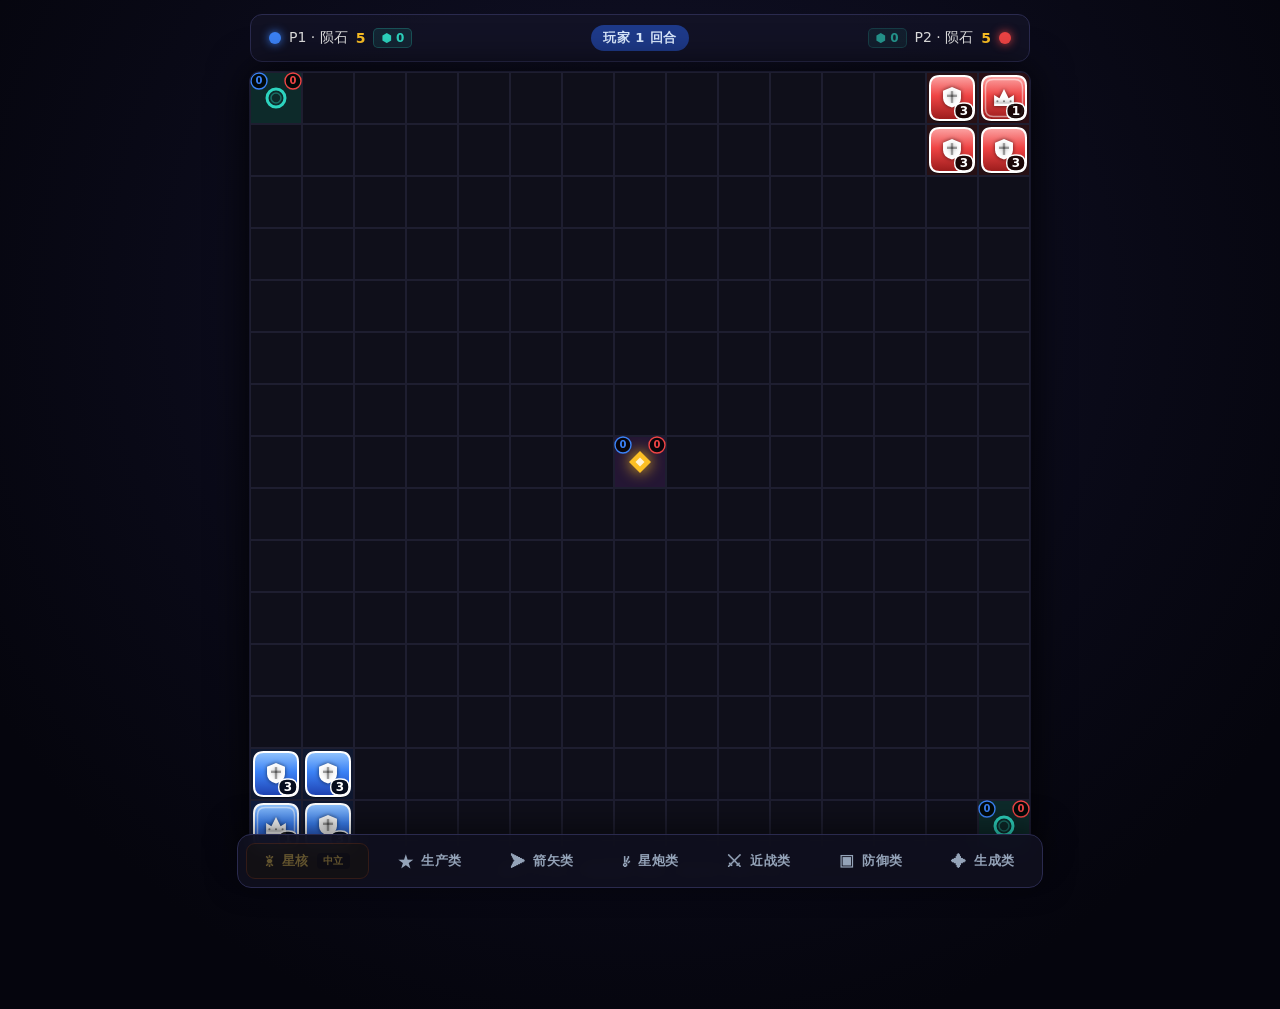
==== index.html @ 2e5fb7ae "Add files via upload" ====
<!DOCTYPE html>
<html lang="zh-CN">
<head>
<meta charset="UTF-8">
<meta name="viewport" content="width=device-width, initial-scale=1">
<title>棋盘塔防 · 对抗模式</title>
<style>
  * { box-sizing: border-box; margin: 0; padding: 0; }
  body {
    background: radial-gradient(circle at 50% 30%, #12122a 0%, #05050d 80%);
    color: #e0e0e0;
    font-family: -apple-system, BlinkMacSystemFont, "Segoe UI", system-ui, sans-serif;
    min-height: 100vh;
    display: flex; flex-direction: column;
    align-items: center; justify-content: center;
    gap: 10px; padding: 14px 14px 130px;
    user-select: none;
  }
  .hud {
    display: flex; align-items: center; gap: 20px;
    padding: 10px 18px; border-radius: 12px;
    background: rgba(20,20,40,0.7);
    border: 1px solid #2a2a4e;
    font-size: 14px;
    width: 780px; justify-content: space-between;
  }
  .side { display: flex; align-items: center; gap: 8px; }
  .dot { width: 12px; height: 12px; border-radius: 50%; }
  .dot.p1 { background: #3b82f6; box-shadow: 0 0 10px #3b82f6; }
  .dot.p2 { background: #ef4444; box-shadow: 0 0 10px #ef4444; }
  .meteor { color: #fbbf24; font-weight: 700; }
  .beacon-count {
    color: #2dd4bf;
    font-weight: 700;
    font-size: 12px;
    padding: 2px 7px;
    border-radius: 5px;
    background: rgba(45,212,191,0.10);
    border: 1px solid rgba(45,212,191,0.25);
    transition: all 0.2s;
  }
  .beacon-count.active {
    background: rgba(45,212,191,0.25);
    border-color: #2dd4bf;
    color: #5eead4;
    box-shadow: 0 0 10px rgba(45,212,191,0.4);
  }
  .turn {
    padding: 4px 12px; border-radius: 999px;
    background: #1e3a8a; color: #dbeafe;
    font-weight: 700; font-size: 13px; letter-spacing: 0.5px;
  }
  .turn.p2 { background: #7f1d1d; color: #fee2e2; }
  canvas {
    display: block; border-radius: 10px;
    box-shadow: 0 0 40px rgba(0,0,0,0.9), 0 0 0 1px #2a2a4e;
    cursor: pointer;
  }
  .hint { font-size: 12px; color: #6b6b8a; text-align: center; min-height: 16px; }

  .turn-banner {
    position: fixed; inset: 0;
    display: flex; align-items: center; justify-content: center;
    pointer-events: none; z-index: 8;
  }
  .banner-content {
    text-align: center;
    padding: 22px 66px; border-radius: 22px;
    background: rgba(15,15,30,0.92);
    border: 2px solid #3b82f6;
    box-shadow: 0 0 60px rgba(59,130,246,0.5);
    opacity: 0; transform: scale(0.85);
    will-change: opacity, transform;
  }
  .banner-content.play { animation: bannerPop 1.4s cubic-bezier(0.2, 0.9, 0.3, 1) forwards; }
  @keyframes bannerPop {
    0%   { opacity: 0; transform: scale(0.82); }
    14%  { opacity: 1; transform: scale(1.06); }
    24%  { opacity: 1; transform: scale(1.00); }
    72%  { opacity: 1; transform: scale(1.00); }
    100% { opacity: 0; transform: scale(1.03); }
  }
  .banner-title {
    font-size: 38px; font-weight: 900; letter-spacing: 3px;
    color: #93c5fd; text-shadow: 0 0 24px currentColor; line-height: 1.1;
  }
  .banner-title.p2 { color: #fca5a5; }
  .banner-sub {
    margin-top: 8px; font-size: 15px; font-weight: 700;
    letter-spacing: 1.5px; color: #fbbf24;
    text-shadow: 0 0 14px rgba(251,191,36,0.6);
    display: none;
  }
  .banner-sub.show { display: block; }
  .banner-sub.beacon { color: #2dd4bf; text-shadow: 0 0 14px rgba(45,212,191,0.6); }

  .bottom-bar {
    position: fixed;
    left: 0; right: 0; bottom: 0;
    display: flex; flex-direction: column;
    align-items: center; gap: 10px; padding: 12px;
    pointer-events: none; z-index: 5;
  }
  .piece-panel {
    pointer-events: auto;
    display: none; gap: 12px; padding: 12px;
    border-radius: 14px;
    background: rgba(15,15,30,0.94);
    border: 1px solid #2a2a4e;
    box-shadow: 0 -10px 40px rgba(0,0,0,0.6);
    backdrop-filter: blur(8px);
    flex-wrap: wrap; justify-content: center; max-width: 90vw;
  }
  .piece-panel.show { display: flex; }
  .piece-card {
    width: 260px; padding: 12px;
    border-radius: 12px;
    background: linear-gradient(180deg, #1a1a2e 0%, #15152a 100%);
    border: 1px solid #333355;
    display: flex; gap: 12px;
    transition: border-color 0.15s, transform 0.15s;
  }
  .piece-card:hover { border-color: #4a4a7a; transform: translateY(-2px); }
  .piece-card.disabled { opacity: 0.45; pointer-events: none; }
  .piece-card.current {
    border-color: #fbbf24;
    box-shadow: 0 0 16px rgba(251,191,36,0.35);
  }
  .card-icon { width: 56px; height: 56px; flex-shrink: 0; display: block; }
  .card-body { flex: 1; min-width: 0; display: flex; flex-direction: column; gap: 5px; }
  .card-name {
    font-size: 15px; font-weight: 700; color: #fff;
    display: flex; align-items: center; gap: 6px; flex-wrap: wrap;
  }
  .card-tag {
    font-size: 10px; font-weight: 600;
    padding: 1px 6px; border-radius: 4px;
    background: #2a2a4e; color: #94a3b8; letter-spacing: 0.5px;
  }
  .card-tag.gold { background: #78350f; color: #fcd34d; }
  .card-desc { font-size: 11px; line-height: 1.5; color: #94a3b8; flex: 1; }
  .card-footer { display: flex; align-items: center; justify-content: space-between; margin-top: 2px; }
  .card-cost { font-size: 12px; font-weight: 700; color: #fbbf24; display: flex; align-items: center; gap: 4px; }
  .card-cost::before { content: '◆'; font-size: 10px; color: #fbbf24; }
  .card-btn {
    padding: 5px 14px; border-radius: 6px;
    background: #1e3a8a; color: #dbeafe;
    border: 1px solid #3b82f6;
    font-size: 12px; font-weight: 700;
    cursor: pointer; transition: all 0.15s;
  }
  .card-btn:hover { background: #1e40af; box-shadow: 0 0 12px rgba(59,130,246,0.5); }
  .card-btn:active { transform: scale(0.95); }
  .card-btn:disabled { opacity: 0.4; cursor: not-allowed; }

  .action-menu {
    pointer-events: auto;
    display: none; gap: 10px; padding: 10px 12px;
    border-radius: 14px;
    background: rgba(15,15,30,0.94);
    border: 1px solid #2a2a4e;
    box-shadow: 0 -10px 40px rgba(0,0,0,0.6);
    backdrop-filter: blur(8px);
    align-items: center;
  }
  .action-menu.show { display: flex; }
  .action-menu-label { font-size: 12px; color: #94a3b8; padding: 0 6px 0 2px; font-weight: 600; }
  .action-btn {
    padding: 9px 24px; border-radius: 9px;
    background: #1a1a2e; border: 1px solid #333355;
    color: #e0e0e0; font-size: 14px; font-weight: 700;
    cursor: pointer; transition: all 0.15s;
  }
  .action-btn:hover {
    background: #252542; border-color: #60a5fa;
    color: #dbeafe; box-shadow: 0 0 12px rgba(96,165,250,0.35);
  }
  .action-btn:active { transform: scale(0.96); }
  .action-btn.cancel { border-color: #7f1d1d; color: #fca5a5; }
  .action-btn.cancel:hover { border-color: #ef4444; box-shadow: 0 0 12px rgba(239,68,68,0.35); }

  .cat-bar {
    pointer-events: auto;
    display: flex; gap: 10px;
    padding: 8px; border-radius: 14px;
    background: rgba(15,15,30,0.94);
    border: 1px solid #2a2a4e;
    box-shadow: 0 -6px 30px rgba(0,0,0,0.5);
    backdrop-filter: blur(8px);
    flex-wrap: wrap; justify-content: center;
  }
  .cat-tab {
    display: flex; align-items: center; gap: 8px;
    padding: 8px 18px; border-radius: 9px;
    background: transparent; border: 1px solid transparent;
    color: #94a3b8;
    font-size: 13px; font-weight: 700; letter-spacing: 0.5px;
    cursor: pointer; transition: all 0.15s;
  }
  .cat-tab:hover:not(:disabled) { background: #1a1a2e; color: #e0e0e0; }
  .cat-tab.active {
    background: #1e3a8a; color: #dbeafe;
    border-color: #60a5fa;
    box-shadow: 0 0 14px rgba(96,165,250,0.4);
  }
  .cat-tab:disabled { opacity: 0.35; cursor: not-allowed; }
  .cat-emoji { font-size: 15px; line-height: 1; }

  .cat-tab.core-tab {
    border: 1px solid #78350f;
    background: #1c1408;
    color: #fcd34d;
  }
  .cat-tab.core-tab:hover:not(:disabled) {
    background: #292008; border-color: #fbbf24; color: #fde68a;
  }
  .cat-tab.core-tab.active {
    background: #78350f; color: #fef3c7;
    border-color: #fbbf24;
    box-shadow: 0 0 16px rgba(251,191,36,0.55);
  }
  .cat-tab.core-tab.p1-own {
    border-color: #3b82f6;
    background: rgba(30,58,138,0.35);
    color: #bfdbfe;
  }
  .cat-tab.core-tab.p2-own {
    border-color: #ef4444;
    background: rgba(127,29,29,0.35);
    color: #fecaca;
  }
  .cat-tab.core-tab .core-status {
    font-size: 10px; padding: 1px 6px;
    border-radius: 4px; background: rgba(0,0,0,0.5); letter-spacing: 0.3px;
  }

  .overlay {
    position: fixed; inset: 0;
    background: rgba(0,0,0,0.75);
    display: none; align-items: center; justify-content: center;
    z-index: 10; backdrop-filter: blur(4px);
  }
  .overlay.show { display: flex; }
  .overlay-content {
    text-align: center; padding: 40px 60px; border-radius: 20px;
    background: #15152a; border: 2px solid #3b82f6;
    box-shadow: 0 0 60px rgba(59,130,246,0.4);
  }
  .overlay-content h1 { font-size: 42px; margin-bottom: 16px; color: #fbbf24; }
  .overlay-content button {
    margin-top: 20px; padding: 10px 28px; border-radius: 8px;
    background: #1e3a8a; color: white; border: none; font-size: 15px;
    cursor: pointer; font-weight: 600;
  }
</style>
</head>
<body>

<div class="hud">
  <div class="side">
    <span class="dot p1"></span>P1 · 陨石 <span class="meteor" id="m1">5</span>
    <span class="beacon-count" id="b1">⬢ 0</span>
  </div>
  <div class="turn" id="turnLabel">玩家 1 回合</div>
  <div class="side">
    <span class="beacon-count" id="b2">⬢ 0</span>
    P2 · 陨石 <span class="meteor" id="m2">5</span><span class="dot p2"></span>
  </div>
</div>

<canvas id="board"></canvas>
<div class="hint" id="hint">选择下方分类，再选择棋子放置；或点击己方棋子行动</div>

<div class="turn-banner" id="turnBanner">
  <div class="banner-content" id="bannerContent">
    <div class="banner-title" id="bannerTitle">玩家 1 回合</div>
    <div class="banner-sub" id="bannerSub"></div>
  </div>
</div>

<div class="bottom-bar">
  <div class="piece-panel" id="piecePanel"></div>
  <div class="action-menu" id="actionMenu"></div>
  <div class="cat-bar" id="catBar"></div>
</div>

<div class="overlay" id="overlay">
  <div class="overlay-content">
    <h1 id="resultText">玩家 1 胜利</h1>
    <button onclick="location.reload()">再来一局</button>
  </div>
</div>

<script>
(() => {
  'use strict';

  // ==================== CONFIG ====================
  const CFG = { N: 15, CELL: 52, DPR: Math.min(window.devicePixelRatio || 1, 2) };
  const CORE_POS = { col: 7, row: 7 };
  const BEACONS = [
    { col: 0,  row: 14 },  // 左上
    { col: 14, row: 0  },  // 右下
  ];

  const DIRS8 = [
    { dc: 1, dr: 0 }, { dc: -1, dr: 0 },
    { dc: 0, dr: 1 }, { dc: 0, dr: -1 },
    { dc: 1, dr: 1 }, { dc: 1, dr: -1 },
    { dc: -1, dr: 1 }, { dc: -1, dr: -1 },
  ];
  const DIRS4 = [
    { dc: 1, dr: 0 }, { dc: -1, dr: 0 },
    { dc: 0, dr: 1 }, { dc: 0, dr: -1 },
  ];

  const PIECE_TYPES = {
    star: {
      name: '星', category: 'producer',
      cost: 2, maxHp: 1, kind: 'producer', produce: 2,
      desc: '每回合开始给你创造2陨石。',
    },
    nova: {
      name: '新星', category: 'producer',
      cost: 10, maxHp: 1, kind: 'producer', produce: 5,
      desc: '每回合开始给你带来5陨石。',
    },
    archer: {
      name: '弓箭', category: 'shooter',
      cost: 12, maxHp: 2, kind: 'shooter',
      actions: ['shoot'],
      desc: '玩家可消耗一回合使弓箭沿一个方向发射一个【箭矢类】箭，击中第一个到达的目标，造成1伤害。',
    },
    cannon: {
      name: '星炮', category: 'cannon',
      cost: 99, maxHp: 3, kind: 'cannon',
      actions: ['shootCannon'],
      desc: '可发射【炮弹类】炮弹，碰到星核、信标、棋子、边界墙时爆炸，对爆炸中心造成7伤害，周围8格3【范围伤害】。hp = 3。',
    },
    warrior: {
      name: '勇士', category: 'melee',
      cost: 16, maxHp: 2, kind: 'melee',
      attackDamage: 2,
      move: { dirs: 'ortho', range: 3 },
      actions: ['attack', 'move'],
      desc: '可控制他攻击周围8格中的一格，造成2点伤害。也可控制他向一个方向（上下左右）移动1~3格。',
    },
    mage: {
      name: '普通法师', category: 'summon',
      cost: 75, maxHp: 2, kind: 'summon',
      move: { dirs: 'all8', range: 2 },
      spawnType: 'warrior',
      actions: ['spawn', 'move'],
      desc: '可控制他在周围八格中的一空格生成一个勇士。可控制移动。向8个方向中的一个移动1~2格。感受法师的力量！',
    },
    wall: {
      name: '壁垒', category: 'defense',
      cost: 10, maxHp: 3, kind: 'wall',
      desc: '坚实的壁垒，hp = 3。用来阻挡敌人的箭矢与去路。',
    },
    ironwall: {
      name: '加固的壁垒', category: 'defense',
      cost: 30, maxHp: 9, kind: 'wall',
      desc: '加固的壁垒，hp = 9。加固后是不是抗造多了？',
    },
    base: { name: '大本营', category: 'structure', cost: 0, maxHp: 1, kind: 'base' },
    fort: { name: '堡垒',   category: 'structure', cost: 0, maxHp: 3, kind: 'fort' },
  };

  const CATEGORIES = {
    producer: { name: '生产类', emoji: '★', order: 1 },
    shooter:  { name: '箭矢类', emoji: '➤', order: 2 },
    cannon:   { name: '星炮类', emoji: '☄', order: 3 },
    melee:    { name: '近战类', emoji: '⚔', order: 4 },
    defense:  { name: '防御类', emoji: '▣', order: 5 },
    summon:   { name: '生成类', emoji: '✦', order: 6 },
  };

  const CORE_FUNCTIONS = {
    yield: {
      name: '收益', icon: '★',
      desc: '回合开始时占领星核的一方收获的陨石 × 1.17，向下取整。',
    },
    defense: {
      name: '强防', icon: '⛨',
      desc: '若对方回合中星核处于己方占领状态，则对方此回合对己方造成的所有伤害 −1（最低 1）。',
    },
    transfer: {
      name: '转移', icon: '➤',
      desc: '消耗本回合，并消耗 30 陨石，将己方一个场上棋子移动到星核周围 5×5 区域中的一个空格。（激活 + 使用共 40）',
    },
  };

  // 信标被动
  const BEACON_BUFF = {
    1: { chance: 0.70, name: '70%' },
    2: { chance: 0.95, name: '95%' },
  };

  const ACTIONS = {
    shoot:       { name: '射击' },
    shootCannon: { name: '发射炮弹' },
    attack:      { name: '攻击' },
    move:        { name: '移动' },
    spawn:       { name: '生成' },
  };

  const C = {
    empty: '#0f0f1a', grid: '#1e1e30',
    base1Tint: '#101c3d', fort1Tint: '#0f1830',
    base2Tint: '#2a0e14', fort2Tint: '#261014',
    coreTint: '#241634', beaconTint: '#0d2a2a',
    coreNeutral: '#fbbf24',
    coreP1: '#60a5fa',
    coreP2: '#f87171',
    beaconMark: '#2dd4bf',
    p1: '#3b82f6', p1d: '#1e40af', p1l: '#93c5fd',
    p2: '#ef4444', p2d: '#991b1b', p2l: '#fca5a5',
    hover: '#ffffff', select: '#fbbf24', valid: '#22c55e',
    aim: '#22c55e', aimEmpty: '#64748b',
    attack: '#ef4444',
    spawn: '#a855f7',
    shell: '#fb923c', shellCore: '#fff7ed',
    explosionHot: '#fff7ed', explosionMid: '#fb923c', explosionEdge: 'rgba(234,88,12,0)',
  };

  // ==================== 棋盘布局 ====================
  function cellType(col, row) {
    const N = CFG.N, M = (N - 1) / 2;
    if (col === 0 && row === 0) return 'base1';
    if (col === N-1 && row === N-1) return 'base2';
    if (col <= 1 && row <= 1 && !(col === 0 && row === 0)) return 'fort1';
    if (col >= N-2 && row >= N-2 && !(col === N-1 && row === N-1)) return 'fort2';
    if (col === 0 && row === N-1) return 'beacon';
    if (col === N-1 && row === 0) return 'beacon';
    if (col === M && row === M) return 'core';
    return 'empty';
  }
  function cellRect(col, row) {
    return { x: col*CFG.CELL, y: (CFG.N-1-row)*CFG.CELL, w: CFG.CELL, h: CFG.CELL };
  }
  function cellCenter(col, row) {
    const r = cellRect(col, row);
    return { x: r.x + r.w/2, y: r.y + r.h/2 };
  }
  function pixelToCell(px, py) {
    const col = Math.floor(px / CFG.CELL);
    const row = CFG.N - 1 - Math.floor(py / CFG.CELL);
    if (col < 0 || col >= CFG.N || row < 0 || row >= CFG.N) return null;
    return { col, row };
  }
  const key = (c, r) => c + ',' + r;
  const inBounds = (c, r) => c >= 0 && c < CFG.N && r >= 0 && r < CFG.N;

  // ==================== Canvas ====================
  const canvas = document.getElementById('board');
  const ctx = canvas.getContext('2d');
  const SIZE = CFG.N * CFG.CELL;
  canvas.width  = SIZE * CFG.DPR;
  canvas.height = SIZE * CFG.DPR;
  canvas.style.width  = SIZE + 'px';
  canvas.style.height = SIZE + 'px';
  ctx.scale(CFG.DPR, CFG.DPR);

  // ==================== State ====================
  const state = {
    turn: 1,
    meteors: { 1: 5, 2: 5 },
    pieces: new Map(),
    hover: null,
    placing: null,
    controlled: null,
    controlAction: null,
    openCategory: null,
    arrows: [],
    shells: [],
    explosions: [],
    gameOver: false,
    starCore: { owner: 0, function: null },
    beacons: new Map(),   // key -> owner (0/1/2)
    transferMode: null,
  };

  function initPieces() {
    const p = state.pieces;
    p.set(key(0,0),   { type:'base', owner:1, hp:1, maxHp:1 });
    p.set(key(1,0),   { type:'fort', owner:1, hp:3, maxHp:3 });
    p.set(key(0,1),   { type:'fort', owner:1, hp:3, maxHp:3 });
    p.set(key(1,1),   { type:'fort', owner:1, hp:3, maxHp:3 });

    p.set(key(14,14), { type:'base', owner:2, hp:1, maxHp:1 });
    p.set(key(13,14), { type:'fort', owner:2, hp:3, maxHp:3 });
    p.set(key(14,13), { type:'fort', owner:2, hp:3, maxHp:3 });
    p.set(key(13,13), { type:'fort', owner:2, hp:3, maxHp:3 });
  }

  // ==================== 通用圆角 ====================
  function roundRectCtx(c, x, y, w, h, r) {
    c.beginPath();
    c.moveTo(x + r, y);
    c.lineTo(x + w - r, y);
    c.quadraticCurveTo(x + w, y, x + w, y + r);
    c.lineTo(x + w, y + h - r);
    c.quadraticCurveTo(x + w, y + h, x + w - r, y + h);
    c.lineTo(x + r, y + h);
    c.quadraticCurveTo(x, y + h, x, y + h - r);
    c.lineTo(x, y + r);
    c.quadraticCurveTo(x, y, x + r, y);
    c.closePath();
  }
  const roundRect = (x, y, w, h, r) => roundRectCtx(ctx, x, y, w, h, r);

  // ==================== 据点归属 ====================
  function computeOwnerAround(col, row) {
    let p1 = 0, p2 = 0;
    for (const n of getAdjacent(col, row)) {
      const p = state.pieces.get(key(n.col, n.row));
      if (!p) continue;
      if (p.owner === 1) p1++;
      else if (p.owner === 2) p2++;
    }
    if (p1 > p2) return 1;
    if (p2 > p1) return 2;
    return 0;
  }

  function updateStarCoreOwner() {
    const newOwner = computeOwnerAround(CORE_POS.col, CORE_POS.row);
    if (newOwner !== state.starCore.owner) {
      state.starCore.owner = newOwner;
      state.starCore.function = null;
    }
  }

  function updateBeacons() {
    for (const bp of BEACONS) {
      const owner = computeOwnerAround(bp.col, bp.row);
      state.beacons.set(key(bp.col, bp.row), owner);
    }
  }

  function updateAllStructures() {
    updateStarCoreOwner();
    updateBeacons();
  }

  function countBeaconsOwnedBy(player) {
    let c = 0;
    for (const bp of BEACONS) {
      if (state.beacons.get(key(bp.col, bp.row)) === player) c++;
    }
    return c;
  }

  // ==================== 图标 ====================
  function iconStar(c, s) {
    c.fillStyle = '#fff';
    c.beginPath();
    for (let i = 0; i < 10; i++) {
      const r = i % 2 === 0 ? s : s * 0.42;
      const a = -Math.PI/2 + i * Math.PI/5;
      const x = Math.cos(a) * r, y = Math.sin(a) * r;
      i === 0 ? c.moveTo(x, y) : c.lineTo(x, y);
    }
    c.closePath(); c.fill();
  }
  function iconNova(c, s) {
    c.save();
    c.shadowColor = '#fef3c7'; c.shadowBlur = 10;
    c.fillStyle = '#fff';
    c.beginPath();
    for (let i = 0; i < 8; i++) {
      const r = i % 2 === 0 ? s : s * 0.26;
      const a = -Math.PI/2 + i * Math.PI/4;
      const x = Math.cos(a) * r, y = Math.sin(a) * r;
      i === 0 ? c.moveTo(x, y) : c.lineTo(x, y);
    }
    c.closePath(); c.fill();
    c.restore();
    c.fillStyle = '#fbbf24';
    c.beginPath(); c.arc(0, 0, s * 0.18, 0, Math.PI*2); c.fill();
  }
  function iconArcher(c, s) {
    c.lineCap = 'round';
    c.strokeStyle = '#fff';
    c.lineWidth = s * 0.14;
    c.beginPath();
    c.arc(0, 0, s * 0.72, -Math.PI * 0.5, Math.PI * 0.5, true);
    c.stroke();
    c.lineWidth = s * 0.08;
    c.beginPath();
    c.moveTo(0, -s * 0.72); c.lineTo(0, s * 0.72);
    c.stroke();
    c.lineWidth = s * 0.11;
    c.beginPath();
    c.moveTo(-s * 0.55, 0); c.lineTo(s * 0.5, 0);
    c.stroke();
    c.fillStyle = '#fff';
    c.beginPath();
    c.moveTo(s * 0.85, 0);
    c.lineTo(s * 0.42, -s * 0.28);
    c.lineTo(s * 0.42, s * 0.28);
    c.closePath(); c.fill();
  }
  function iconCannon(c, s) {
    c.fillStyle = '#fff';
    c.beginPath();
    c.moveTo(-s * 0.22, s * 0.30);
    c.lineTo(-s * 0.22, -s * 0.60);
    c.lineTo(-s * 0.34, -s * 0.60);
    c.lineTo(-s * 0.34, -s * 0.98);
    c.lineTo( s * 0.34, -s * 0.98);
    c.lineTo( s * 0.34, -s * 0.60);
    c.lineTo( s * 0.22, -s * 0.60);
    c.lineTo( s * 0.22, s * 0.30);
    c.closePath(); c.fill();
    c.beginPath(); c.arc(0, s * 0.38, s * 0.58, 0, Math.PI * 2); c.fill();
    c.fillStyle = 'rgba(0,0,0,0.42)';
    c.beginPath(); c.arc(0, s * 0.38, s * 0.20, 0, Math.PI * 2); c.fill();
    c.fillStyle = '#fbbf24';
    c.beginPath(); c.arc(0, -s * 0.80, s * 0.09, 0, Math.PI * 2); c.fill();
  }
  function iconWarrior(c, s) {
    c.fillStyle = '#fff';
    c.beginPath();
    c.moveTo(0, -s);
    c.lineTo(s * 0.16, -s * 0.55);
    c.lineTo(s * 0.16, s * 0.15);
    c.lineTo(-s * 0.16, s * 0.15);
    c.lineTo(-s * 0.16, -s * 0.55);
    c.closePath(); c.fill();
    c.fillRect(-s * 0.5, s * 0.15, s * 1.0, s * 0.16);
    c.fillRect(-s * 0.09, s * 0.31, s * 0.18, s * 0.5);
    c.beginPath(); c.arc(0, s * 0.9, s * 0.13, 0, Math.PI*2); c.fill();
  }
  function iconMage(c, s) {
    c.fillStyle = '#fff';
    c.beginPath();
    c.moveTo(s * 0.10, -s * 0.95);
    c.quadraticCurveTo(-s * 0.30, -s * 0.45, -s * 0.50, s * 0.00);
    c.lineTo(s * 0.50, s * 0.00);
    c.quadraticCurveTo(s * 0.35, -s * 0.45, s * 0.10, -s * 0.95);
    c.closePath(); c.fill();
    c.beginPath();
    c.ellipse(0, s * 0.10, s * 0.85, s * 0.16, 0, 0, Math.PI * 2);
    c.fill();
    c.beginPath();
    c.arc(s * 0.10, -s * 0.95, s * 0.13, 0, Math.PI * 2);
    c.fill();
    c.fillStyle = 'rgba(0,0,0,0.42)';
    c.beginPath(); c.arc(-s * 0.02, -s * 0.38, s * 0.10, 0, Math.PI * 2); c.fill();
    c.beginPath(); c.arc(s * 0.28, -s * 0.22, s * 0.06, 0, Math.PI * 2); c.fill();
    c.beginPath(); c.arc(-s * 0.30, -s * 0.18, s * 0.05, 0, Math.PI * 2); c.fill();
  }
  function iconWall(c, s) {
    c.fillStyle = '#fff';
    c.beginPath();
    c.moveTo(-s * 0.85, s * 0.75);
    c.lineTo(-s * 0.85, -s * 0.45);
    c.lineTo(-s * 0.85, -s * 0.80); c.lineTo(-s * 0.55, -s * 0.80); c.lineTo(-s * 0.55, -s * 0.45);
    c.lineTo(-s * 0.20, -s * 0.45); c.lineTo(-s * 0.20, -s * 0.80); c.lineTo( s * 0.20, -s * 0.80); c.lineTo( s * 0.20, -s * 0.45);
    c.lineTo( s * 0.55, -s * 0.45); c.lineTo( s * 0.55, -s * 0.80); c.lineTo( s * 0.85, -s * 0.80);
    c.lineTo( s * 0.85, s * 0.75);
    c.closePath(); c.fill();
    c.fillStyle = 'rgba(0,0,0,0.4)';
    c.fillRect(-s * 0.85, s * 0.10, s * 1.7, s * 0.08);
    c.fillRect(-s * 0.85, s * 0.45, s * 1.7, s * 0.08);
  }
  function iconIronWall(c, s) {
    c.fillStyle = '#fff';
    c.beginPath();
    c.moveTo(-s * 0.95, s * 0.80);
    c.lineTo(-s * 0.95, -s * 0.35);
    c.lineTo(-s * 0.95, -s * 0.82); c.lineTo(-s * 0.60, -s * 0.82); c.lineTo(-s * 0.60, -s * 0.35);
    c.lineTo(-s * 0.20, -s * 0.35); c.lineTo(-s * 0.20, -s * 0.82); c.lineTo( s * 0.20, -s * 0.82); c.lineTo( s * 0.20, -s * 0.35);
    c.lineTo( s * 0.60, -s * 0.35); c.lineTo( s * 0.60, -s * 0.82); c.lineTo( s * 0.95, -s * 0.82);
    c.lineTo( s * 0.95, s * 0.80);
    c.closePath(); c.fill();
    c.fillStyle = 'rgba(0,0,0,0.40)';
    c.fillRect(-s * 0.95, s * 0.15, s * 1.9, s * 0.16);
    c.fillRect(-s * 0.95, s * 0.52, s * 1.9, s * 0.16);
    c.fillStyle = '#fff';
    for (const x of [-0.75, -0.45, -0.15, 0.15, 0.45, 0.75]) {
      c.beginPath(); c.arc(s * x, s * 0.23, s * 0.05, 0, Math.PI*2); c.fill();
      c.beginPath(); c.arc(s * x, s * 0.60, s * 0.05, 0, Math.PI*2); c.fill();
    }
  }
  function iconBase(c, s) {
    c.fillStyle = '#fff';
    c.beginPath();
    c.moveTo(-s * 0.75, s * 0.55);
    c.lineTo(-s * 0.75, -s * 0.15);
    c.lineTo(-s * 0.35, s * 0.1);
    c.lineTo(0, -s * 0.6);
    c.lineTo(s * 0.35, s * 0.1);
    c.lineTo(s * 0.75, -s * 0.15);
    c.lineTo(s * 0.75, s * 0.55);
    c.closePath(); c.fill();
    c.fillRect(-s * 0.75, s * 0.5, s * 1.5, s * 0.18);
    c.fillStyle = 'rgba(0,0,0,0.45)';
    c.beginPath(); c.arc(-s * 0.5, s * 0.32, s * 0.08, 0, Math.PI*2); c.fill();
    c.beginPath(); c.arc(0,         s * 0.32, s * 0.08, 0, Math.PI*2); c.fill();
    c.beginPath(); c.arc(s * 0.5,   s * 0.32, s * 0.08, 0, Math.PI*2); c.fill();
  }
  function iconFort(c, s) {
    c.fillStyle = '#fff';
    c.beginPath();
    c.moveTo(0, -s * 0.75);
    c.lineTo(s * 0.68, -s * 0.48);
    c.lineTo(s * 0.68, s * 0.08);
    c.quadraticCurveTo(s * 0.68, s * 0.62, 0, s * 0.8);
    c.quadraticCurveTo(-s * 0.68, s * 0.62, -s * 0.68, s * 0.08);
    c.lineTo(-s * 0.68, -s * 0.48);
    c.closePath(); c.fill();
    c.fillStyle = 'rgba(0,0,0,0.35)';
    c.fillRect(-s * 0.09, -s * 0.45, s * 0.18, s * 0.9);
    c.fillRect(-s * 0.38, -s * 0.18, s * 0.76, s * 0.18);
  }

  const ICONS = {
    star: iconStar, nova: iconNova,
    archer: iconArcher, cannon: iconCannon,
    warrior: iconWarrior, mage: iconMage,
    wall: iconWall, ironwall: iconIronWall,
    base: iconBase, fort: iconFort,
  };

  function paintPieceBody(c, cx, cy, size, type, owner, opts = {}) {
    const isP1 = owner === 1;
    const main  = isP1 ? C.p1  : C.p2;
    const dark  = isP1 ? C.p1d : C.p2d;
    const light = isP1 ? C.p1l : C.p2l;
    const radius = size * 0.22;

    if (opts.shadow !== false) {
      c.fillStyle = 'rgba(0,0,0,0.55)';
      roundRectCtx(c, cx - size/2, cy - size/2 + 2, size, size, radius);
      c.fill();
    }

    const g = c.createLinearGradient(0, cy - size/2, 0, cy + size/2);
    g.addColorStop(0.00, light);
    g.addColorStop(0.45, main);
    g.addColorStop(1.00, dark);
    c.fillStyle = g;
    roundRectCtx(c, cx - size/2, cy - size/2, size, size, radius);
    c.fill();

    c.strokeStyle = '#ffffff';
    c.lineWidth = 2;
    roundRectCtx(c, cx - size/2, cy - size/2, size, size, radius);
    c.stroke();

    if (type === 'base') {
      c.strokeStyle = 'rgba(255,255,255,0.5)';
      c.lineWidth = 1.5;
      roundRectCtx(c, cx - size/2 + 3.5, cy - size/2 + 3.5, size - 7, size - 7, radius - 2);
      c.stroke();
    }

    const iconFn = ICONS[type];
    if (iconFn) {
      c.save();
      c.translate(cx, cy - 1);
      c.shadowColor = 'rgba(0,0,0,0.6)';
      c.shadowBlur = 4;
      iconFn(c, size * 0.30);
      c.restore();
    }
  }

  // ==================== 地板 ====================
  const TINTS = {
    base1: C.base1Tint, base2: C.base2Tint,
    fort1: C.fort1Tint, fort2: C.fort2Tint,
    core: C.coreTint, beacon: C.beaconTint, empty: C.empty,
  };

  function drawFloor(col, row) {
    const r = cellRect(col, row);
    const t = cellType(col, row);
    ctx.fillStyle = TINTS[t];
    ctx.fillRect(r.x, r.y, r.w, r.h);
    ctx.strokeStyle = C.grid;
    ctx.lineWidth = 1;
    ctx.strokeRect(r.x + 0.5, r.y + 0.5, r.w - 1, r.h - 1);

    const cx = r.x + r.w/2, cy = r.y + r.h/2;

    if (t === 'core') {
      drawStarCoreCell(r, cx, cy);
    } else if (t === 'beacon') {
      drawBeaconCell(r, cx, cy, col, row);
    }
  }

  function drawStarCoreCell(r, cx, cy) {
    const owner = state.starCore.owner;
    const color = owner === 1 ? C.coreP1 : owner === 2 ? C.coreP2 : C.coreNeutral;

    const pulse = 1 + 0.08 * Math.sin(performance.now() / 400);
    ctx.save();
    ctx.shadowColor = color;
    ctx.shadowBlur = 16 * pulse;
    ctx.fillStyle = color;
    ctx.beginPath();
    ctx.moveTo(cx, cy - 11); ctx.lineTo(cx + 11, cy);
    ctx.lineTo(cx, cy + 11); ctx.lineTo(cx - 11, cy);
    ctx.closePath(); ctx.fill();
    ctx.restore();

    ctx.fillStyle = 'rgba(255,255,255,0.8)';
    ctx.beginPath();
    ctx.moveTo(cx, cy - 4.5); ctx.lineTo(cx + 4.5, cy);
    ctx.lineTo(cx, cy + 4.5); ctx.lineTo(cx - 4.5, cy);
    ctx.closePath(); ctx.fill();

    let p1 = 0, p2 = 0;
    for (const n of getAdjacent(CORE_POS.col, CORE_POS.row)) {
      const p = state.pieces.get(key(n.col, n.row));
      if (!p) continue;
      if (p.owner === 1) p1++;
      else if (p.owner === 2) p2++;
    }
    drawCountBadge(r.x + 9, r.y + 9, p1, '#3b82f6');
    drawCountBadge(r.x + r.w - 9, r.y + 9, p2, '#ef4444');

    if (state.starCore.function) {
      const fn = CORE_FUNCTIONS[state.starCore.function];
      const bx = cx, by = r.y + r.h - 8;
      ctx.fillStyle = 'rgba(0,0,0,0.85)';
      ctx.beginPath(); ctx.arc(bx, by, 8, 0, Math.PI*2); ctx.fill();
      ctx.strokeStyle = color; ctx.lineWidth = 1.4;
      ctx.beginPath(); ctx.arc(bx, by, 8, 0, Math.PI*2); ctx.stroke();
      ctx.fillStyle = color;
      ctx.font = '900 11px ui-sans-serif, system-ui, sans-serif';
      ctx.textAlign = 'center'; ctx.textBaseline = 'middle';
      ctx.fillText(fn.icon, bx, by + 0.5);
    }
  }

  // ★ 信标视觉（按归属变色）
  function drawBeaconCell(r, cx, cy, col, row) {
    const owner = state.beacons.get(key(col, row)) ?? 0;
    const color = owner === 1 ? C.coreP1 : owner === 2 ? C.coreP2 : C.beaconMark;

    // 外环
    ctx.save();
    if (owner !== 0) {
      ctx.shadowColor = color;
      ctx.shadowBlur = 10;
    }
    ctx.strokeStyle = color;
    ctx.lineWidth = 3;
    ctx.beginPath(); ctx.arc(cx, cy, 9, 0, Math.PI*2); ctx.stroke();
    ctx.restore();

    if (owner === 0) {
      // 中立：内圈淡环
      ctx.strokeStyle = color;
      ctx.lineWidth = 1.6;
      ctx.globalAlpha = 0.4;
      ctx.beginPath(); ctx.arc(cx, cy, 5, 0, Math.PI*2); ctx.stroke();
      ctx.globalAlpha = 1;
    } else {
      // 占领：实心 + 白心
      ctx.fillStyle = color;
      ctx.beginPath(); ctx.arc(cx, cy, 5, 0, Math.PI*2); ctx.fill();
      ctx.fillStyle = '#fff';
      ctx.beginPath(); ctx.arc(cx, cy, 2, 0, Math.PI*2); ctx.fill();
    }

    // 8 格势力计数（同星核）
    let p1 = 0, p2 = 0;
    for (const n of getAdjacent(col, row)) {
      const p = state.pieces.get(key(n.col, n.row));
      if (!p) continue;
      if (p.owner === 1) p1++;
      else if (p.owner === 2) p2++;
    }
    drawCountBadge(r.x + 9, r.y + 9, p1, '#3b82f6');
    drawCountBadge(r.x + r.w - 9, r.y + 9, p2, '#ef4444');
  }

  function drawCountBadge(cx, cy, count, color) {
    const r = 8;
    ctx.fillStyle = 'rgba(0,0,0,0.78)';
    ctx.beginPath(); ctx.arc(cx, cy, r, 0, Math.PI*2); ctx.fill();
    ctx.strokeStyle = color; ctx.lineWidth = 1.4;
    ctx.beginPath(); ctx.arc(cx, cy, r, 0, Math.PI*2); ctx.stroke();
    ctx.fillStyle = color;
    ctx.font = '900 10px ui-sans-serif, system-ui, sans-serif';
    ctx.textAlign = 'center'; ctx.textBaseline = 'middle';
    ctx.fillText(String(count), cx, cy + 0.5);
  }

  // ==================== 棋子绘制 ====================
  function drawPieceVisual(col, row, piece, alpha = 1) {
    const r = cellRect(col, row);
    const cx = r.x + r.w/2, cy = r.y + r.h/2;
    const size = r.w - 8;
    const half = size / 2;

    ctx.save();
    ctx.globalAlpha = alpha;
    paintPieceBody(ctx, cx, cy, size, piece.type, piece.owner);

    const hpStr = String(Math.max(0, piece.hp));
    const digits = hpStr.length;
    const fontSize = digits <= 1 ? 12 : digits === 2 ? 11 : 10;
    ctx.font = `900 ${fontSize}px ui-sans-serif, system-ui, sans-serif`;
    const textW = ctx.measureText(hpStr).width;

    const padX = 5, badgeH = 16;
    const badgeW = Math.max(badgeH, textW + padX * 2);
    const radius = badgeH / 2;
    const badgeX = cx + half - badgeW - 1;
    const badgeY = cy + half - badgeH - 1;

    ctx.fillStyle = 'rgba(0,0,0,0.85)';
    roundRect(badgeX, badgeY, badgeW, badgeH, radius); ctx.fill();
    ctx.strokeStyle = '#ffffff'; ctx.lineWidth = 1.4;
    roundRect(badgeX, badgeY, badgeW, badgeH, radius); ctx.stroke();

    const ratio = Math.max(0, piece.hp) / piece.maxHp;
    ctx.fillStyle = ratio > 0.6 ? '#ffffff' : ratio > 0.3 ? '#fde68a' : '#fca5a5';
    ctx.textAlign = 'center'; ctx.textBaseline = 'middle';
    ctx.fillText(hpStr, badgeX + badgeW / 2, badgeY + badgeH / 2 + 0.5);

    ctx.restore();
  }
  function drawPiece(col, row, piece) { drawPieceVisual(col, row, piece, 1); }

  // ==================== 高亮 ====================
  function drawShootRays(ctrl) {
    const c0 = cellCenter(ctrl.col, ctrl.row);
    for (const d of DIRS8) {
      const nc = ctrl.col + d.dc, nr = ctrl.row + d.dr;
      if (!inBounds(nc, nr)) continue;
      const c1 = cellCenter(nc, nr);
      const hit = findTargetAlongRay(ctrl.col, ctrl.row, d.dc, d.dr);
      const color = hit ? C.aim : C.aimEmpty;
      ctx.save();
      ctx.strokeStyle = color;
      ctx.globalAlpha = hit ? 0.9 : 0.35;
      ctx.lineWidth = hit ? 3 : 2;
      ctx.setLineDash([5, 5]);
      ctx.beginPath(); ctx.moveTo(c0.x, c0.y); ctx.lineTo(c1.x, c1.y); ctx.stroke();
      ctx.restore();
      const ang = Math.atan2(c1.y - c0.y, c1.x - c0.x);
      ctx.save();
      ctx.translate(c1.x, c1.y); ctx.rotate(ang);
      ctx.fillStyle = color; ctx.globalAlpha = hit ? 1 : 0.5;
      ctx.beginPath(); ctx.moveTo(13, 0); ctx.lineTo(-5, -9); ctx.lineTo(-5, 9);
      ctx.closePath(); ctx.fill(); ctx.restore();
    }
  }

  function drawCannonRays(ctrl) {
    const c0 = cellCenter(ctrl.col, ctrl.row);
    for (const d of DIRS8) {
      const nc = ctrl.col + d.dc, nr = ctrl.row + d.dr;
      if (!inBounds(nc, nr)) continue;
      const c1 = cellCenter(nc, nr);
      const impact = findShellImpact(ctrl.col, ctrl.row, d.dc, d.dr);
      ctx.save();
      ctx.strokeStyle = C.shell; ctx.globalAlpha = 0.75;
      ctx.lineWidth = 2.5; ctx.setLineDash([6, 5]);
      ctx.beginPath(); ctx.moveTo(c0.x, c0.y); ctx.lineTo(c1.x, c1.y); ctx.stroke();
      ctx.restore();
      const ang = Math.atan2(c1.y - c0.y, c1.x - c0.x);
      ctx.save();
      ctx.translate(c1.x, c1.y); ctx.rotate(ang);
      ctx.fillStyle = C.shell; ctx.globalAlpha = 0.95;
      ctx.beginPath(); ctx.moveTo(14, 0); ctx.lineTo(-6, -10); ctx.lineTo(-6, 10);
      ctx.closePath(); ctx.fill(); ctx.restore();
      if (impact) {
        const ic = cellCenter(impact.col, impact.row);
        ctx.save();
        ctx.globalAlpha = 0.28; ctx.fillStyle = C.shell;
        ctx.beginPath(); ctx.arc(ic.x, ic.y, CFG.CELL * 1.5, 0, Math.PI * 2); ctx.fill();
        ctx.restore();
        ctx.save();
        ctx.globalAlpha = 0.85; ctx.fillStyle = C.shell;
        ctx.beginPath(); ctx.arc(ic.x, ic.y, 4, 0, Math.PI * 2); ctx.fill();
        ctx.restore();
      }
    }
  }

  function drawAttackHighlights(ctrl) {
    for (const n of getAdjacent(ctrl.col, ctrl.row)) {
      const r = cellRect(n.col, n.row);
      const target = state.pieces.get(key(n.col, n.row));
      const isEnemy = target && target.owner !== state.turn;
      ctx.fillStyle = isEnemy ? 'rgba(239,68,68,0.30)' : 'rgba(239,68,68,0.06)';
      ctx.fillRect(r.x + 3, r.y + 3, r.w - 6, r.h - 6);
      ctx.strokeStyle = isEnemy ? C.attack : 'rgba(239,68,68,0.25)';
      ctx.lineWidth = isEnemy ? 2.5 : 1;
      ctx.strokeRect(r.x + 3.5, r.y + 3.5, r.w - 7, r.h - 7);
    }
  }

  function drawMoveHighlights(ctrl) {
    const targets = getMoveTargets(ctrl.col, ctrl.row);
    for (const t of targets) {
      const r = cellRect(t.col, t.row);
      ctx.fillStyle = 'rgba(34,197,94,0.20)';
      ctx.fillRect(r.x + 3, r.y + 3, r.w - 6, r.h - 6);
      ctx.strokeStyle = C.valid; ctx.lineWidth = 1.8;
      ctx.strokeRect(r.x + 3.5, r.y + 3.5, r.w - 7, r.h - 7);
      const bx = r.x + 12, by = r.y + 12;
      ctx.fillStyle = 'rgba(34,197,94,0.9)';
      ctx.beginPath(); ctx.arc(bx, by, 8, 0, Math.PI*2); ctx.fill();
      ctx.fillStyle = '#fff';
      ctx.font = '900 11px ui-sans-serif, system-ui, sans-serif';
      ctx.textAlign = 'center'; ctx.textBaseline = 'middle';
      ctx.fillText(t.step, bx, by + 0.5);
    }
  }

  function drawSpawnHighlights(ctrl) {
    const targets = getSpawnTargets(ctrl.col, ctrl.row);
    for (const t of targets) {
      const r = cellRect(t.col, t.row);
      ctx.fillStyle = 'rgba(168,85,247,0.22)';
      ctx.fillRect(r.x + 3, r.y + 3, r.w - 6, r.h - 6);
      ctx.strokeStyle = C.spawn; ctx.lineWidth = 2;
      ctx.strokeRect(r.x + 3.5, r.y + 3.5, r.w - 7, r.h - 7);
      ctx.save();
      ctx.translate(r.x + r.w/2, r.y + r.h/2);
      ctx.globalAlpha = 0.4;
      iconWarrior(ctx, r.w * 0.22);
      ctx.restore();
    }
  }

  function drawTransferHighlights() {
    const tm = state.transferMode;
    if (!tm) return;

    if (tm.step === 'piece') {
      for (const [k, piece] of state.pieces) {
        if (piece.owner !== state.turn) continue;
        const [col, row] = k.split(',').map(Number);
        const r = cellRect(col, row);
        ctx.fillStyle = 'rgba(168,85,247,0.20)';
        ctx.fillRect(r.x + 3, r.y + 3, r.w - 6, r.h - 6);
        ctx.strokeStyle = C.spawn; ctx.lineWidth = 2;
        ctx.strokeRect(r.x + 3.5, r.y + 3.5, r.w - 7, r.h - 7);
      }
      for (let dc = -2; dc <= 2; dc++) {
        for (let dr = -2; dr <= 2; dr++) {
          const c = CORE_POS.col + dc, r2 = CORE_POS.row + dr;
          if (!inBounds(c, r2)) continue;
          if (c === CORE_POS.col && r2 === CORE_POS.row) continue;
          const r = cellRect(c, r2);
          ctx.strokeStyle = 'rgba(168,85,247,0.35)';
          ctx.lineWidth = 1;
          ctx.setLineDash([4, 4]);
          ctx.strokeRect(r.x + 5.5, r.y + 5.5, r.w - 11, r.h - 11);
          ctx.setLineDash([]);
        }
      }
    } else if (tm.step === 'target' && tm.source) {
      const sr = cellRect(tm.source.col, tm.source.row);
      ctx.strokeStyle = C.select; ctx.lineWidth = 2.5;
      ctx.strokeRect(sr.x + 2, sr.y + 2, sr.w - 4, sr.h - 4);

      for (let dc = -2; dc <= 2; dc++) {
        for (let dr = -2; dr <= 2; dr++) {
          const c = CORE_POS.col + dc, r2 = CORE_POS.row + dr;
          if (!inBounds(c, r2)) continue;
          if (c === CORE_POS.col && r2 === CORE_POS.row) continue;
          if (c === tm.source.col && r2 === tm.source.row) continue;
          if (state.pieces.has(key(c, r2))) continue;
          const t = cellType(c, r2);
          if (t === 'core' || t === 'beacon') continue;

          const r = cellRect(c, r2);
          ctx.fillStyle = 'rgba(168,85,247,0.24)';
          ctx.fillRect(r.x + 3, r.y + 3, r.w - 6, r.h - 6);
          ctx.strokeStyle = C.spawn; ctx.lineWidth = 2;
          ctx.strokeRect(r.x + 3.5, r.y + 3.5, r.w - 7, r.h - 7);
        }
      }
    }
  }

  // ==================== 炮弹 / 爆炸绘制 ====================
  function drawShell(s) {
    ctx.save();
    ctx.shadowColor = C.shell; ctx.shadowBlur = 18;
    const grad = ctx.createRadialGradient(s.x, s.y, 0, s.x, s.y, 12);
    grad.addColorStop(0.0, C.shellCore);
    grad.addColorStop(0.4, C.shell);
    grad.addColorStop(1.0, 'rgba(251,146,60,0)');
    ctx.fillStyle = grad;
    ctx.beginPath(); ctx.arc(s.x, s.y, 12, 0, Math.PI*2); ctx.fill();
    ctx.fillStyle = '#fff';
    ctx.beginPath(); ctx.arc(s.x, s.y, 4, 0, Math.PI*2); ctx.fill();
    ctx.restore();
  }

  function drawExplosion(e) {
    const r = cellRect(e.col, e.row);
    const cx = r.x + r.w/2, cy = r.y + r.h/2;
    const p = Math.min(1, e.t / e.dur);
    const alpha = 1 - p;
    const radius = CFG.CELL * (0.35 + p * 1.5);

    ctx.save();
    ctx.globalAlpha = alpha * 0.9;
    const grad = ctx.createRadialGradient(cx, cy, radius * 0.15, cx, cy, radius);
    grad.addColorStop(0.00, C.explosionHot);
    grad.addColorStop(0.35, C.explosionMid);
    grad.addColorStop(1.00, C.explosionEdge);
    ctx.fillStyle = grad;
    ctx.beginPath(); ctx.arc(cx, cy, radius, 0, Math.PI*2); ctx.fill();
    ctx.restore();

    const coreR = CFG.CELL * 0.55 * (1 - p);
    if (coreR > 0.5) {
      ctx.fillStyle = `rgba(255, 255, 230, ${alpha})`;
      ctx.beginPath(); ctx.arc(cx, cy, coreR, 0, Math.PI*2); ctx.fill();
    }

    ctx.save();
    ctx.globalAlpha = alpha * 0.85;
    ctx.strokeStyle = C.shell;
    ctx.lineWidth = 3 * (1 - p) + 1;
    ctx.beginPath(); ctx.arc(cx, cy, radius * 0.9, 0, Math.PI*2); ctx.stroke();
    ctx.restore();
  }

  // ==================== 主绘制 ====================
  function draw() {
    ctx.clearRect(0, 0, SIZE, SIZE);

    for (let row = 0; row < CFG.N; row++)
      for (let col = 0; col < CFG.N; col++)
        drawFloor(col, row);

    let placeableSet = null;
    if (state.placing) {
      const cells = getPlaceableCells(state.turn);
      placeableSet = new Set(cells.map(c => key(c.col, c.row)));
      for (const { col, row } of cells) {
        const r = cellRect(col, row);
        ctx.fillStyle = 'rgba(34,197,94,0.18)';
        ctx.fillRect(r.x + 3, r.y + 3, r.w - 6, r.h - 6);
        ctx.strokeStyle = C.valid; ctx.lineWidth = 1.5;
        ctx.strokeRect(r.x + 3.5, r.y + 3.5, r.w - 7, r.h - 7);
      }
    }

    if (state.controlled && state.controlAction === 'shoot') {
      drawShootRays(state.controlled);
    } else if (state.controlled && state.controlAction === 'shootCannon') {
      drawCannonRays(state.controlled);
    } else if (state.controlled && state.controlAction === 'attack') {
      drawAttackHighlights(state.controlled);
    } else if (state.controlled && state.controlAction === 'move') {
      drawMoveHighlights(state.controlled);
    } else if (state.controlled && state.controlAction === 'spawn') {
      drawSpawnHighlights(state.controlled);
    }

    if (state.transferMode) drawTransferHighlights();

    for (const [k, piece] of state.pieces) {
      const [col, row] = k.split(',').map(Number);
      drawPiece(col, row, piece);
    }

    if (placeableSet && state.hover &&
        placeableSet.has(key(state.hover.col, state.hover.row))) {
      const def = PIECE_TYPES[state.placing];
      drawPieceVisual(state.hover.col, state.hover.row, {
        type: state.placing, owner: state.turn,
        hp: def.maxHp, maxHp: def.maxHp,
      }, 0.68);
    }

    if (state.controlled) {
      const r = cellRect(state.controlled.col, state.controlled.row);
      ctx.strokeStyle = C.select; ctx.lineWidth = 2.5;
      ctx.strokeRect(r.x + 2, r.y + 2, r.w - 4, r.h - 4);
    }

    if (state.hover) {
      const r = cellRect(state.hover.col, state.hover.row);
      ctx.strokeStyle = C.hover; ctx.lineWidth = 2;
      ctx.strokeRect(r.x + 1, r.y + 1, r.w - 2, r.h - 2);
    }

    for (const a of state.arrows) {
      const ang = Math.atan2(a.ty - a.y0, a.tx - a.x0);
      ctx.save();
      ctx.translate(a.x, a.y); ctx.rotate(ang);
      ctx.shadowColor = a.owner === 1 ? '#60a5fa' : '#f87171';
      ctx.shadowBlur = 8;
      ctx.fillStyle = a.owner === 1 ? '#bfdbfe' : '#fecaca';
      ctx.strokeStyle = '#ffffff'; ctx.lineWidth = 1.5;
      ctx.beginPath();
      ctx.moveTo(14, 0); ctx.lineTo(-7, -6); ctx.lineTo(-3, 0); ctx.lineTo(-7, 6);
      ctx.closePath();
      ctx.fill(); ctx.stroke();
      ctx.restore();
    }

    for (const s of state.shells) drawShell(s);
    for (const e of state.explosions) drawExplosion(e);
  }

  // ==================== 邻格 / 放置 ====================
  function getAdjacent(col, row) {
    const out = [];
    for (let dc = -1; dc <= 1; dc++) {
      for (let dr = -1; dr <= 1; dr++) {
        if (dc === 0 && dr === 0) continue;
        const c = col + dc, r = row + dr;
        if (inBounds(c, r)) out.push({ col: c, row: r });
      }
    }
    return out;
  }

  function getPlaceableCells(player) {
    const set = new Set();
    for (const [k, piece] of state.pieces) {
      if (piece.owner !== player) continue;
      const [col, row] = k.split(',').map(Number);
      for (const n of getAdjacent(col, row)) {
        const t = cellType(n.col, n.row);
        if (t === 'core' || t === 'beacon') continue;
        if (!state.pieces.has(key(n.col, n.row))) set.add(key(n.col, n.row));
      }
    }
    return [...set].map(k => {
      const [col, row] = k.split(',').map(Number);
      return { col, row };
    });
  }

  function getMoveTargets(col, row) {
    const piece = state.pieces.get(key(col, row));
    if (!piece) return [];
    const def = PIECE_TYPES[piece.type];
    if (!def.move) return [];
    const dirs = def.move.dirs === 'all8' ? DIRS8 : DIRS4;
    const range = def.move.range;

    const out = [];
    for (const d of dirs) {
      for (let step = 1; step <= range; step++) {
        const c = col + d.dc * step, r = row + d.dr * step;
        if (!inBounds(c, r)) break;
        if (state.pieces.has(key(c, r))) break;
        const t = cellType(c, r);
        if (t === 'core' || t === 'beacon') break;
        out.push({ col: c, row: r, step });
      }
    }
    return out;
  }

  function getSpawnTargets(col, row) {
    const out = [];
    for (const n of getAdjacent(col, row)) {
      if (state.pieces.has(key(n.col, n.row))) continue;
      const t = cellType(n.col, n.row);
      if (t === 'core' || t === 'beacon') continue;
      out.push(n);
    }
    return out;
  }

  function getTransferTargets() {
    const out = [];
    for (let dc = -2; dc <= 2; dc++) {
      for (let dr = -2; dr <= 2; dr++) {
        const c = CORE_POS.col + dc, r = CORE_POS.row + dr;
        if (!inBounds(c, r)) continue;
        if (c === CORE_POS.col && r === CORE_POS.row) continue;
        if (state.pieces.has(key(c, r))) continue;
        const t = cellType(c, r);
        if (t === 'core' || t === 'beacon') continue;
        out.push({ col: c, row: r });
      }
    }
    return out;
  }

  // ==================== 射线 ====================
  function findTargetAlongRay(col, row, dc, dr) {
    let c = col + dc, r = row + dr;
    while (inBounds(c, r)) {
      if (state.pieces.has(key(c, r))) return { col: c, row: r, isPiece: true };
      if (cellType(c, r) === 'core') return { col: c, row: r, isPiece: false };
      c += dc; r += dr;
    }
    return null;
  }

  function findShellImpact(col, row, dc, dr) {
    let c = col + dc, r = row + dr;
    let last = null;
    while (inBounds(c, r)) {
      last = { col: c, row: r };
      if (state.pieces.has(key(c, r))) return { col: c, row: r, type: 'piece' };
      const t = cellType(c, r);
      if (t === 'core')   return { col: c, row: r, type: 'core' };
      if (t === 'beacon') return { col: c, row: r, type: 'beacon' };
      c += dc; r += dr;
    }
    if (last) return { col: last.col, row: last.row, type: 'edge' };
    return { col, row, type: 'edge' };
  }

  // ==================== 屏幕震动 ====================
  function shakeCanvas(intensity = 7, duration = 280) {
    const start = performance.now();
    function tick() {
      const elapsed = performance.now() - start;
      if (elapsed > duration) { canvas.style.transform = ''; return; }
      const k = 1 - elapsed / duration;
      const dx = (Math.random() - 0.5) * intensity * k;
      const dy = (Math.random() - 0.5) * intensity * k;
      canvas.style.transform = `translate(${dx.toFixed(1)}px, ${dy.toFixed(1)}px)`;
      requestAnimationFrame(tick);
    }
    tick();
  }

  // ==================== 回合横幅 ====================
  const bannerBox   = document.getElementById('bannerContent');
  const bannerTitle = document.getElementById('bannerTitle');
  const bannerSub   = document.getElementById('bannerSub');

  function showTurnBanner(player, gained, extras) {
    bannerTitle.textContent = `玩家 ${player} 回合`;
    bannerTitle.classList.toggle('p2', player === 2);

    bannerBox.style.borderColor = player === 1 ? '#3b82f6' : '#ef4444';
    bannerBox.style.boxShadow = player === 1
      ? '0 0 60px rgba(59,130,246,0.5)'
      : '0 0 60px rgba(239,68,68,0.5)';

    bannerSub.classList.remove('beacon');

    const parts = [];
    if (gained > 0) parts.push(`+${gained} 陨石`);
    if (extras && extras.coreYield) parts.push('星核收益生效');
    if (extras && extras.beaconCount > 0) {
      parts.push(`信标 ${extras.beaconCount} · 伤害+1概率 ${extras.beaconChance}`);
    }

    if (parts.length > 0) {
      bannerSub.textContent = parts.join(' · ');
      bannerSub.classList.add('show');
      if (extras && extras.beaconCount > 0) bannerSub.classList.add('beacon');
    } else {
      bannerSub.textContent = '';
      bannerSub.classList.remove('show');
    }

    bannerBox.classList.remove('play');
    void bannerBox.offsetWidth;
    bannerBox.classList.add('play');
  }

  // ==================== 伤害结算（含强防 + 信标加成） ====================
  function dealDamage(piece, baseAmount) {
    const attacker = state.turn;
    const defender = piece.owner;

    // 星核强防（防守方）
    let reduction = 0;
    if (state.starCore.owner === defender &&
        state.starCore.function === 'defense') {
      reduction = 1;
    }

    // 信标加成（攻击方）——只对敌方生效，每次独立掷骰
    let bonus = 0;
    if (attacker !== defender) {
      const beaconCount = countBeaconsOwnedBy(attacker);
      const buff = BEACON_BUFF[beaconCount];
      if (buff && Math.random() < buff.chance) bonus = 1;
    }

    const amount = Math.max(1, baseAmount + bonus - reduction);
    piece.hp -= amount;
    return amount;
  }

  // ==================== 回合与动作 ====================
  function startTurn(player) {
    let gained = 0;
    for (const [, piece] of state.pieces) {
      if (piece.owner !== player) continue;
      const def = PIECE_TYPES[piece.type];
      if (def.kind === 'producer') {
        state.meteors[player] += def.produce;
        gained += def.produce;
      }
    }

    const extras = { coreYield: false, beaconCount: 0, beaconChance: '' };

    if (state.starCore.owner === player && state.starCore.function === 'yield') {
      const boosted = Math.floor(gained * 1.17);
      const bonus = boosted - gained;
      if (bonus > 0) {
        state.meteors[player] += bonus;
        gained = boosted;
        extras.coreYield = true;
      }
    }

    const bc = countBeaconsOwnedBy(player);
    if (bc > 0) {
      extras.beaconCount = bc;
      extras.beaconChance = BEACON_BUFF[bc].name;
    }

    return { gained, extras };
  }

  function resetControl() {
    state.controlled = null;
    state.controlAction = null;
    refreshActionMenu();
  }
  function resetTransfer() { state.transferMode = null; }

  function endTurn() {
    if (state.gameOver) return;
    state.turn = 3 - state.turn;
    state.placing = null;
    state.openCategory = null;
    resetControl();
    resetTransfer();

    const result = startTurn(state.turn);
    updateHUD();
    showTurnBanner(state.turn, result.gained, result.extras);
  }

  function doPlace(type, col, row) {
    const def = PIECE_TYPES[type];
    if (!def || def.cost === undefined) return false;
    if (state.meteors[state.turn] < def.cost) return false;
    if (state.pieces.has(key(col, row))) return false;
    const legal = getPlaceableCells(state.turn).some(c => c.col === col && c.row === row);
    if (!legal) return false;

    state.meteors[state.turn] -= def.cost;
    state.pieces.set(key(col, row), {
      type, owner: state.turn, hp: def.maxHp, maxHp: def.maxHp,
    });
    updateAllStructures();
    endTurn();
    return true;
  }

  function doShoot(col, row, dc, dr) {
    const piece = state.pieces.get(key(col, row));
    if (!piece || piece.owner !== state.turn) return false;

    const hit = findTargetAlongRay(col, row, dc, dr);
    const start = cellCenter(col, row);
    let end, target = null;

    if (hit) {
      end = cellCenter(hit.col, hit.row);
      if (hit.isPiece) target = { col: hit.col, row: hit.row };
    } else {
      let c = col, r = row;
      while (inBounds(c + dc, r + dr)) { c += dc; r += dr; }
      const outCol = c + dc, outRow = r + dr;
      end = { x: (outCol + 0.5) * CFG.CELL, y: (CFG.N - outRow - 0.5) * CFG.CELL };
    }

    const dist = Math.hypot(end.x - start.x, end.y - start.y);
    const dur = Math.max(0.12, dist / 1500);

    state.arrows.push({
      x0: start.x, y0: start.y, x: start.x, y: start.y,
      tx: end.x, ty: end.y, t: 0, dur, owner: piece.owner, target,
    });
    endTurn();
    return true;
  }

  function doShootCannon(col, row, dc, dr) {
    const piece = state.pieces.get(key(col, row));
    if (!piece || piece.owner !== state.turn) return false;
    if (piece.type !== 'cannon') return false;

    const impact = findShellImpact(col, row, dc, dr);
    const start = cellCenter(col, row);
    const end = cellCenter(impact.col, impact.row);
    const dist = Math.hypot(end.x - start.x, end.y - start.y);
    const dur = Math.max(0.18, dist / 900);

    state.shells.push({
      x0: start.x, y0: start.y, x: start.x, y: start.y,
      tx: end.x, ty: end.y, t: 0, dur, owner: piece.owner,
      impactCell: { col: impact.col, row: impact.row },
    });
    endTurn();
    return true;
  }

  function doMeleeAttack(fromCol, fromRow, toCol, toRow) {
    const attacker = state.pieces.get(key(fromCol, fromRow));
    if (!attacker) return false;
    const target = state.pieces.get(key(toCol, toRow));
    if (!target) return false;
    if (target.owner === attacker.owner) return false;

    const dmg = PIECE_TYPES[attacker.type].attackDamage || 1;
    dealDamage(target, dmg);
    if (target.hp <= 0) {
      state.pieces.delete(key(toCol, toRow));
      updateAllStructures();
      if (target.type === 'base') gameOverEnd(target.owner === 1 ? 2 : 1);
    }
    endTurn();
    return true;
  }

  function doMove(fromCol, fromRow, toCol, toRow) {
    const piece = state.pieces.get(key(fromCol, fromRow));
    if (!piece) return false;
    state.pieces.delete(key(fromCol, fromRow));
    state.pieces.set(key(toCol, toRow), piece);
    updateAllStructures();
    endTurn();
    return true;
  }

  function doSpawn(fromCol, fromRow, toCol, toRow) {
    const mage = state.pieces.get(key(fromCol, fromRow));
    if (!mage) return false;
    const def = PIECE_TYPES[mage.type];
    if (!def.spawnType) return false;
    if (state.pieces.has(key(toCol, toRow))) return false;

    const spawned = PIECE_TYPES[def.spawnType];
    state.pieces.set(key(toCol, toRow), {
      type: def.spawnType, owner: mage.owner, hp: spawned.maxHp, maxHp: spawned.maxHp,
    });
    updateAllStructures();
    endTurn();
    return true;
  }

  function activateCoreFunction(fnName) {
    if (state.starCore.owner !== state.turn) return false;
    if (state.starCore.function === fnName) return false;

    const fn = CORE_FUNCTIONS[fnName];
    if (!fn) return false;

    if (fnName === 'transfer') {
      if (state.meteors[state.turn] < 40) return false;
      state.transferMode = { step: 'piece', source: null };
      state.openCategory = null;
      refreshBottomBar();
      updateHUD();
      draw();
      return true;
    }

    if (state.meteors[state.turn] < 10) return false;
    state.meteors[state.turn] -= 10;
    state.starCore.function = fnName;
    state.openCategory = null;
    refreshBottomBar();
    updateHUD();
    draw();
    return true;
  }

  function executeTransfer(fromCol, fromRow, toCol, toRow) {
    const piece = state.pieces.get(key(fromCol, fromRow));
    if (!piece || piece.owner !== state.turn) return false;
    if (state.pieces.has(key(toCol, toRow))) return false;
    if (Math.abs(toCol - CORE_POS.col) > 2 || Math.abs(toRow - CORE_POS.row) > 2) return false;
    const t = cellType(toCol, toRow);
    if (t === 'core' || t === 'beacon') return false;
    if (state.meteors[state.turn] < 40) return false;

    state.meteors[state.turn] -= 40;
    state.pieces.delete(key(fromCol, fromRow));
    state.pieces.set(key(toCol, toRow), piece);

    state.transferMode = null;
    updateAllStructures();
    endTurn();
    return true;
  }

  // ==================== 爆炸 ====================
  function applyAreaDamage(col, row, dmg) {
    if (state.gameOver) return;
    const p = state.pieces.get(key(col, row));
    if (!p) return;
    dealDamage(p, dmg);
    if (p.hp <= 0) {
      state.pieces.delete(key(col, row));
      updateAllStructures();
      if (p.type === 'base') gameOverEnd(p.owner === 1 ? 2 : 1);
    }
  }

  function doExplode(col, row) {
    state.explosions.push({ col, row, t: 0, dur: 0.6 });
    shakeCanvas(7, 280);
    applyAreaDamage(col, row, 7);
    for (const n of getAdjacent(col, row)) {
      applyAreaDamage(n.col, n.row, 3);
    }
  }

  function applyArrowDamage(arrow) {
    if (!arrow.target) return;
    const k = key(arrow.target.col, arrow.target.row);
    const piece = state.pieces.get(k);
    if (!piece) return;

    dealDamage(piece, 1);
    if (piece.hp <= 0) {
      state.pieces.delete(k);
      updateAllStructures();
      if (piece.type === 'base') gameOverEnd(piece.owner === 1 ? 2 : 1);
    }
  }

  function gameOverEnd(winner) {
    state.gameOver = true;
    document.getElementById('resultText').textContent = `玩家 ${winner} 胜利`;
    document.getElementById('overlay').classList.add('show');
  }

  function updateArrows(dt) {
    if (state.arrows.length === 0) return;
    for (let i = state.arrows.length - 1; i >= 0; i--) {
      const a = state.arrows[i];
      a.t += dt / a.dur;
      if (a.t >= 1) {
        applyArrowDamage(a);
        state.arrows.splice(i, 1);
      } else {
        a.x = a.x0 + (a.tx - a.x0) * a.t;
        a.y = a.y0 + (a.ty - a.y0) * a.t;
      }
    }
  }

  function updateShells(dt) {
    if (state.shells.length === 0) return;
    for (let i = state.shells.length - 1; i >= 0; i--) {
      const s = state.shells[i];
      s.t += dt / s.dur;
      if (s.t >= 1) {
        doExplode(s.impactCell.col, s.impactCell.row);
        state.shells.splice(i, 1);
      } else {
        s.x = s.x0 + (s.tx - s.x0) * s.t;
        s.y = s.y0 + (s.ty - s.y0) * s.t;
      }
    }
  }

  function updateExplosions(dt) {
    if (state.explosions.length === 0) return;
    for (let i = state.explosions.length - 1; i >= 0; i--) {
      const e = state.explosions[i];
      e.t += dt;
      if (e.t >= e.dur) state.explosions.splice(i, 1);
    }
  }

  // ==================== 底部 UI ====================
  const catBarEl = document.getElementById('catBar');
  const piecePanelEl = document.getElementById('piecePanel');
  const actionMenuEl = document.getElementById('actionMenu');
  const hintEl = document.getElementById('hint');

  let coreTabEl = null;

  (function buildCatBar() {
    coreTabEl = document.createElement('button');
    coreTabEl.className = 'cat-tab core-tab';
    coreTabEl.innerHTML = `<span class="cat-emoji">☀</span>星核 <span class="core-status" id="coreStatus">中立</span>`;
    coreTabEl.addEventListener('click', () => {
      if (state.gameOver) return;
      if (state.openCategory === '__core__') {
        state.openCategory = null;
      } else {
        state.openCategory = '__core__';
        state.placing = null;
        resetControl();
      }
      refreshBottomBar();
      updateHUD();
      draw();
    });
    catBarEl.appendChild(coreTabEl);

    const cats = Object.entries(CATEGORIES).sort((a, b) => a[1].order - b[1].order);
    for (const [catId, cat] of cats) {
      const btn = document.createElement('button');
      btn.className = 'cat-tab';
      btn.dataset.cat = catId;
      btn.innerHTML = `<span class="cat-emoji">${cat.emoji}</span>${cat.name}`;
      btn.addEventListener('click', () => {
        if (state.gameOver) return;
        if (state.openCategory === catId) {
          state.openCategory = null;
        } else {
          state.openCategory = catId;
          state.placing = null;
          resetControl();
        }
        refreshBottomBar();
        updateHUD();
        draw();
      });
      catBarEl.appendChild(btn);
    }
  })();

  function renderCardIcon(canvasEl, type, owner) {
    const dpr = Math.min(window.devicePixelRatio || 1, 2);
    const W = 56, H = 56;
    canvasEl.width = W * dpr; canvasEl.height = H * dpr;
    canvasEl.style.width = W + 'px'; canvasEl.style.height = H + 'px';
    const c = canvasEl.getContext('2d');
    c.setTransform(dpr, 0, 0, dpr, 0, 0);
    c.clearRect(0, 0, W, H);
    paintPieceBody(c, W/2, H/2, W - 6, type, owner);
  }

  function refreshBottomBar() {
    document.querySelectorAll('.cat-tab').forEach(btn => {
      const cat = btn.dataset.cat;
      if (cat) {
        btn.classList.toggle('active', state.openCategory === cat);
        btn.disabled = state.gameOver;
      }
    });

    if (coreTabEl) {
      const owner = state.starCore.owner;
      const statusEl = coreTabEl.querySelector('#coreStatus');
      coreTabEl.classList.toggle('active', state.openCategory === '__core__');
      coreTabEl.classList.toggle('p1-own', owner === 1);
      coreTabEl.classList.toggle('p2-own', owner === 2);

      if (owner === 0) {
        statusEl.textContent = '中立';
        coreTabEl.disabled = true;
      } else if (owner === state.turn && !state.gameOver) {
        const fnName = state.starCore.function
          ? CORE_FUNCTIONS[state.starCore.function].name
          : '未激活';
        statusEl.textContent = fnName;
        coreTabEl.disabled = false;
      } else {
        statusEl.textContent = '对手占领';
        coreTabEl.disabled = true;
      }
    }

    piecePanelEl.innerHTML = '';

    if (state.openCategory === '__core__') {
      renderCorePanel();
      piecePanelEl.classList.add('show');
      return;
    }

    if (!state.openCategory) {
      piecePanelEl.classList.remove('show');
      return;
    }

    const types = Object.entries(PIECE_TYPES)
      .filter(([id, def]) => def.category === state.openCategory && def.cost > 0);

    for (const [typeId, def] of types) {
      const affordable = state.meteors[state.turn] >= def.cost;

      const card = document.createElement('div');
      card.className = 'piece-card' + (affordable && !state.gameOver ? '' : ' disabled');

      const iconCanvas = document.createElement('canvas');
      iconCanvas.className = 'card-icon';

      const body = document.createElement('div');
      body.className = 'card-body';

      const nameRow = document.createElement('div');
      nameRow.className = 'card-name';
      nameRow.innerHTML = `${def.name}<span class="card-tag">${CATEGORIES[def.category].name}</span>`;

      const desc = document.createElement('div');
      desc.className = 'card-desc';
      desc.textContent = def.desc || '';

      const footer = document.createElement('div');
      footer.className = 'card-footer';

      const cost = document.createElement('span');
      cost.className = 'card-cost';
      cost.textContent = def.cost;

      const placeBtn = document.createElement('button');
      placeBtn.className = 'card-btn';
      placeBtn.textContent = '放置';
      placeBtn.disabled = !affordable || state.gameOver;
      placeBtn.addEventListener('click', () => {
        state.placing = typeId;
        resetControl();
        state.openCategory = null;
        refreshBottomBar();
        updateHUD();
        draw();
      });

      footer.appendChild(cost);
      footer.appendChild(placeBtn);
      body.appendChild(nameRow);
      body.appendChild(desc);
      body.appendChild(footer);
      card.appendChild(iconCanvas);
      card.appendChild(body);
      piecePanelEl.appendChild(card);
      renderCardIcon(iconCanvas, typeId, state.turn);
    }

    piecePanelEl.classList.add('show');
  }

  function renderCorePanel() {
    const owner = state.starCore.owner;
    const ownerCard = document.createElement('div');
    ownerCard.className = 'piece-card';
    ownerCard.style.width = '260px';
    const ownerBody = document.createElement('div');
    ownerBody.className = 'card-body';

    const ownerColor = owner === 1 ? '#60a5fa' : owner === 2 ? '#f87171' : '#fbbf24';
    const ownerText = owner === 0 ? '中立' : `玩家 ${owner} 占领`;
    let p1 = 0, p2 = 0;
    for (const n of getAdjacent(CORE_POS.col, CORE_POS.row)) {
      const p = state.pieces.get(key(n.col, n.row));
      if (!p) continue;
      if (p.owner === 1) p1++;
      else if (p.owner === 2) p2++;
    }

    ownerBody.innerHTML = `
      <div class="card-name" style="color:${ownerColor}">星核状态</div>
      <div class="card-desc">
        当前归属：<b style="color:${ownerColor}">${ownerText}</b><br>
        周围 8 格：<b style="color:#60a5fa">P1 ${p1}</b> vs <b style="color:#f87171">P2 ${p2}</b>
      </div>
    `;
    ownerCard.appendChild(ownerBody);
    piecePanelEl.appendChild(ownerCard);

    const canActivate = owner === state.turn && !state.gameOver;

    for (const [fnId, fn] of Object.entries(CORE_FUNCTIONS)) {
      const isCurrent = state.starCore.function === fnId;
      const cost = fnId === 'transfer' ? 40 : 10;
      const affordable = state.meteors[state.turn] >= cost;

      const card = document.createElement('div');
      card.className = 'piece-card' + (isCurrent ? ' current' : '');
      if (!canActivate || (!affordable && !isCurrent)) card.classList.add('disabled');

      const body = document.createElement('div');
      body.className = 'card-body';

      const nameRow = document.createElement('div');
      nameRow.className = 'card-name';
      nameRow.innerHTML = `${fn.name}<span class="card-tag gold">${fn.icon}</span>`;

      const desc = document.createElement('div');
      desc.className = 'card-desc';
      desc.textContent = fn.desc;

      const footer = document.createElement('div');
      footer.className = 'card-footer';

      const costEl = document.createElement('span');
      costEl.className = 'card-cost';
      costEl.textContent = cost;

      const btn = document.createElement('button');
      btn.className = 'card-btn';
      btn.textContent = isCurrent ? '当前' : '激活';
      btn.disabled = !canActivate || isCurrent || !affordable;
      btn.addEventListener('click', () => activateCoreFunction(fnId));

      footer.appendChild(costEl);
      footer.appendChild(btn);
      body.appendChild(nameRow);
      body.appendChild(desc);
      body.appendChild(footer);
      card.appendChild(body);
      piecePanelEl.appendChild(card);
    }
  }

  function refreshActionMenu() {
    actionMenuEl.innerHTML = '';

    if (state.transferMode) {
      const label = document.createElement('span');
      label.className = 'action-menu-label';
      label.textContent = state.transferMode.step === 'piece'
        ? '选择要转移的己方棋子' : '选择目标格';
      actionMenuEl.appendChild(label);

      const cancelBtn = document.createElement('button');
      cancelBtn.className = 'action-btn cancel';
      cancelBtn.textContent = '取消';
      cancelBtn.addEventListener('click', () => {
        state.transferMode = null;
        refreshActionMenu();
        updateHUD();
        draw();
      });
      actionMenuEl.appendChild(cancelBtn);
      actionMenuEl.classList.add('show');
      return;
    }

    if (!state.controlled || state.controlAction) {
      actionMenuEl.classList.remove('show');
      return;
    }

    const piece = state.pieces.get(key(state.controlled.col, state.controlled.row));
    if (!piece) { actionMenuEl.classList.remove('show'); return; }

    const def = PIECE_TYPES[piece.type];
    if (!def.actions || def.actions.length < 2) {
      actionMenuEl.classList.remove('show');
      return;
    }

    const label = document.createElement('span');
    label.className = 'action-menu-label';
    label.textContent = `${def.name} —`;
    actionMenuEl.appendChild(label);

    for (const actId of def.actions) {
      const btn = document.createElement('button');
      btn.className = 'action-btn';
      btn.textContent = ACTIONS[actId].name;
      btn.addEventListener('click', () => {
        state.controlAction = actId;
        refreshActionMenu();
        refreshBottomBar();
        updateHUD();
        draw();
      });
      actionMenuEl.appendChild(btn);
    }
    actionMenuEl.classList.add('show');
  }

  // ==================== HUD ====================
  function updateHUD() {
    document.getElementById('m1').textContent = state.meteors[1];
    document.getElementById('m2').textContent = state.meteors[2];

    const el = document.getElementById('turnLabel');
    el.textContent = `玩家 ${state.turn} 回合`;
    el.classList.toggle('p2', state.turn === 2);

    // 信标数量显示
    const bc1 = countBeaconsOwnedBy(1);
    const bc2 = countBeaconsOwnedBy(2);
    const b1El = document.getElementById('b1');
    const b2El = document.getElementById('b2');
    b1El.textContent = `⬢ ${bc1}`;
    b2El.textContent = `⬢ ${bc2}`;
    b1El.classList.toggle('active', bc1 > 0);
    b2El.classList.toggle('active', bc2 > 0);
    // 当前玩家的信标高亮
    b1El.style.opacity = state.turn === 1 ? '1' : '0.65';
    b2El.style.opacity = state.turn === 2 ? '1' : '0.65';

    refreshBottomBar();
    refreshActionMenu();

    let hint;
    if (state.gameOver) {
      hint = '游戏结束';
    } else if (state.arrows.length > 0 || state.shells.length > 0) {
      hint = '炮弹飞行中…';
    } else if (state.transferMode) {
      hint = state.transferMode.step === 'piece'
        ? '【转移】选择要转移的己方棋子'
        : '【转移】选择星核周围 5×5 内的空格（消耗 40 陨石 + 本回合）';
    } else if (state.placing) {
      const def = PIECE_TYPES[state.placing];
      hint = `选择绿色格放置「${def.name}」（hp ${def.maxHp}）`;
    } else if (state.controlled && state.controlAction) {
      const p = state.pieces.get(key(state.controlled.col, state.controlled.row));
      const def = p ? PIECE_TYPES[p.type] : null;
      const tag = p ? `「${def.name}」hp ${p.hp}/${p.maxHp}` : '';

      // 信标增益提示
      const bc = countBeaconsOwnedBy(state.turn);
      const beaconTip = bc > 0 ? `（信标 ${BEACON_BUFF[bc].name} +1 伤害）` : '';

      switch (state.controlAction) {
        case 'shoot':
          hint = `${tag} — 选择方向发射箭矢 ${beaconTip}`; break;
        case 'shootCannon':
          hint = `${tag} — 选择方向发射炮弹（中心 7，周围 3） ${beaconTip}`; break;
        case 'attack':
          hint = `${tag} — 点击红色格中的敌方目标（${def.attackDamage} 点伤害） ${beaconTip}`; break;
        case 'move':
          hint = `${tag} — 点击绿色格移动（最多 ${def.move.range} 格）`; break;
        case 'spawn':
          hint = `${tag} — 点击紫色格生成一个${PIECE_TYPES[def.spawnType].name}`; break;
        default:
          hint = tag;
      }
    } else if (state.controlled) {
      const p = state.pieces.get(key(state.controlled.col, state.controlled.row));
      const def = p ? PIECE_TYPES[p.type] : null;
      hint = p
        ? `「${def.name}」hp ${p.hp}/${p.maxHp} — 选择要执行的动作`
        : '选择要执行的动作';
    } else if (state.openCategory === '__core__') {
      const owner = state.starCore.owner;
      if (owner === 0) hint = '星核中立 — 周围 8 格内己方棋子数需多于敌方';
      else if (owner === state.turn) hint = '星核由你占领 — 可消耗陨石激活功能';
      else hint = '星核由对手占领 — 需在周围 8 格内超过对手棋子数';
    } else if (state.openCategory) {
      hint = '选择一张卡片，点击「放置」';
    } else {
      hint = '选择下方分类，再选择棋子放置；或点击己方棋子行动';
    }

    if (state.hover) {
      const hovered = state.pieces.get(key(state.hover.col, state.hover.row));
      const isCtrl = state.controlled &&
        state.controlled.col === state.hover.col &&
        state.controlled.row === state.hover.row;
      if (hovered && !isCtrl) {
        const def = PIECE_TYPES[hovered.type];
        hint = `【${def.name} hp ${hovered.hp}/${hovered.maxHp}】 ${hint}`;
      } else if (state.hover.col === CORE_POS.col && state.hover.row === CORE_POS.row) {
        const owner = state.starCore.owner;
        const ownerText = owner === 0 ? '中立' : `玩家 ${owner}`;
        hint = `【星核 · ${ownerText}】 ${hint}`;
      } else if (BEACONS.some(b => b.col === state.hover.col && b.row === state.hover.row)) {
        const bp = BEACONS.find(b => b.col === state.hover.col && b.row === state.hover.row);
        const owner = state.beacons.get(key(bp.col, bp.row)) ?? 0;
        const ownerText = owner === 0 ? '中立' : `玩家 ${owner}`;
        hint = `【信标 · ${ownerText}】 ${hint}`;
      }
    }

    hintEl.textContent = hint;
  }

  // ==================== Input ====================
  canvas.addEventListener('mousemove', (e) => {
    const rect = canvas.getBoundingClientRect();
    const cell = pixelToCell(e.clientX - rect.left, e.clientY - rect.top);
    const prev = state.hover;
    const same = prev && cell && prev.col === cell.col && prev.row === cell.row;
    if (same || (!prev && !cell)) return;
    state.hover = cell;
    draw();
    updateHUD();
  });

  canvas.addEventListener('mouseleave', () => {
    if (!state.hover) return;
    state.hover = null;
    draw();
    updateHUD();
  });

  canvas.addEventListener('click', (e) => {
    if (state.gameOver) return;
    if (state.arrows.length > 0 || state.shells.length > 0) return;

    const rect = canvas.getBoundingClientRect();
    const cell = pixelToCell(e.clientX - rect.left, e.clientY - rect.top);

    if (!cell) {
      state.placing = null;
      state.openCategory = null;
      resetControl();
      resetTransfer();
      updateHUD(); draw();
      return;
    }

    if (state.transferMode) {
      const tm = state.transferMode;
      const clickedPiece = state.pieces.get(key(cell.col, cell.row));

      if (tm.step === 'piece') {
        if (clickedPiece && clickedPiece.owner === state.turn) {
          state.transferMode = { step: 'target', source: { col: cell.col, row: cell.row } };
          refreshActionMenu(); updateHUD(); draw();
          return;
        }
        state.transferMode = null;
        refreshActionMenu(); updateHUD(); draw();
        return;
      }

      if (tm.step === 'target') {
        if (clickedPiece && clickedPiece.owner === state.turn &&
            !(cell.col === tm.source.col && cell.row === tm.source.row)) {
          state.transferMode = { step: 'target', source: { col: cell.col, row: cell.row } };
          updateHUD(); draw();
          return;
        }
        if (clickedPiece && clickedPiece.owner === state.turn &&
            cell.col === tm.source.col && cell.row === tm.source.row) {
          state.transferMode = { step: 'piece', source: null };
          refreshActionMenu(); updateHUD(); draw();
          return;
        }
        const targets = getTransferTargets();
        const hit = targets.find(t => t.col === cell.col && t.row === cell.row);
        if (hit) {
          executeTransfer(tm.source.col, tm.source.row, cell.col, cell.row);
          updateHUD(); draw();
          return;
        }
        state.transferMode = null;
        refreshActionMenu(); updateHUD(); draw();
        return;
      }
    }

    if (state.controlled && state.controlAction) {
      const ctrl = state.controlled;
      const dc = cell.col - ctrl.col;
      const dr = cell.row - ctrl.row;
      const inAdj8 = Math.abs(dc) <= 1 && Math.abs(dr) <= 1 && (dc !== 0 || dr !== 0);

      if (state.controlAction === 'shoot' && inAdj8) {
        doShoot(ctrl.col, ctrl.row, dc, dr); updateHUD(); draw(); return;
      }
      if (state.controlAction === 'shootCannon' && inAdj8) {
        doShootCannon(ctrl.col, ctrl.row, dc, dr); updateHUD(); draw(); return;
      }
      if (state.controlAction === 'attack' && inAdj8) {
        const target = state.pieces.get(key(cell.col, cell.row));
        if (target && target.owner !== state.turn) {
          doMeleeAttack(ctrl.col, ctrl.row, cell.col, cell.row);
          updateHUD(); draw(); return;
        }
        return;
      }
      if (state.controlAction === 'move') {
        const targets = getMoveTargets(ctrl.col, ctrl.row);
        const hit = targets.find(t => t.col === cell.col && t.row === cell.row);
        if (hit) {
          doMove(ctrl.col, ctrl.row, cell.col, cell.row);
          updateHUD(); draw(); return;
        }
      }
      if (state.controlAction === 'spawn') {
        const targets = getSpawnTargets(ctrl.col, ctrl.row);
        const hit = targets.find(t => t.col === cell.col && t.row === cell.row);
        if (hit) {
          doSpawn(ctrl.col, ctrl.row, cell.col, cell.row);
          updateHUD(); draw(); return;
        }
        return;
      }
      resetControl();
    }

    if (state.placing) {
      const occupied = state.pieces.has(key(cell.col, cell.row));
      const t = cellType(cell.col, cell.row);
      if (!occupied && t !== 'core' && t !== 'beacon') {
        if (doPlace(state.placing, cell.col, cell.row)) {
          state.placing = null;
          updateHUD(); draw();
          return;
        }
        updateHUD(); draw();
        return;
      }
      state.placing = null;
      state.openCategory = null;
      updateHUD();
    }

    const piece = state.pieces.get(key(cell.col, cell.row));
    if (piece && piece.owner === state.turn) {
      const def = PIECE_TYPES[piece.type];
      if (def.actions && def.actions.length > 0) {
        state.controlled = { col: cell.col, row: cell.row };
        state.controlAction = def.actions.length === 1 ? def.actions[0] : null;
        state.openCategory = null;
        updateHUD(); draw();
        return;
      }
      resetControl();
      updateHUD(); draw();
      return;
    }

    resetControl();
    state.openCategory = null;
    updateHUD(); draw();
  });

  // ==================== 主循环 ====================
  let lastTime = performance.now();
  function loop(now) {
    const dt = Math.min((now - lastTime) / 1000, 0.1);
    lastTime = now;

    const beforeCount = state.arrows.length + state.shells.length;
    updateArrows(dt);
    updateShells(dt);
    updateExplosions(dt);
    const afterCount = state.arrows.length + state.shells.length;
    if (beforeCount > 0 && afterCount === 0) updateHUD();

    draw();
    requestAnimationFrame(loop);
  }

  // ==================== Boot ====================
  initPieces();
  updateAllStructures();
  const firstResult = startTurn(1);
  updateHUD();
  requestAnimationFrame(loop);

  setTimeout(() => showTurnBanner(1, firstResult.gained, firstResult.extras), 200);

  window.__game = { state, CFG, PIECE_TYPES, CATEGORIES, CORE_FUNCTIONS, BEACONS };
})();
</script>
</body>
</html>
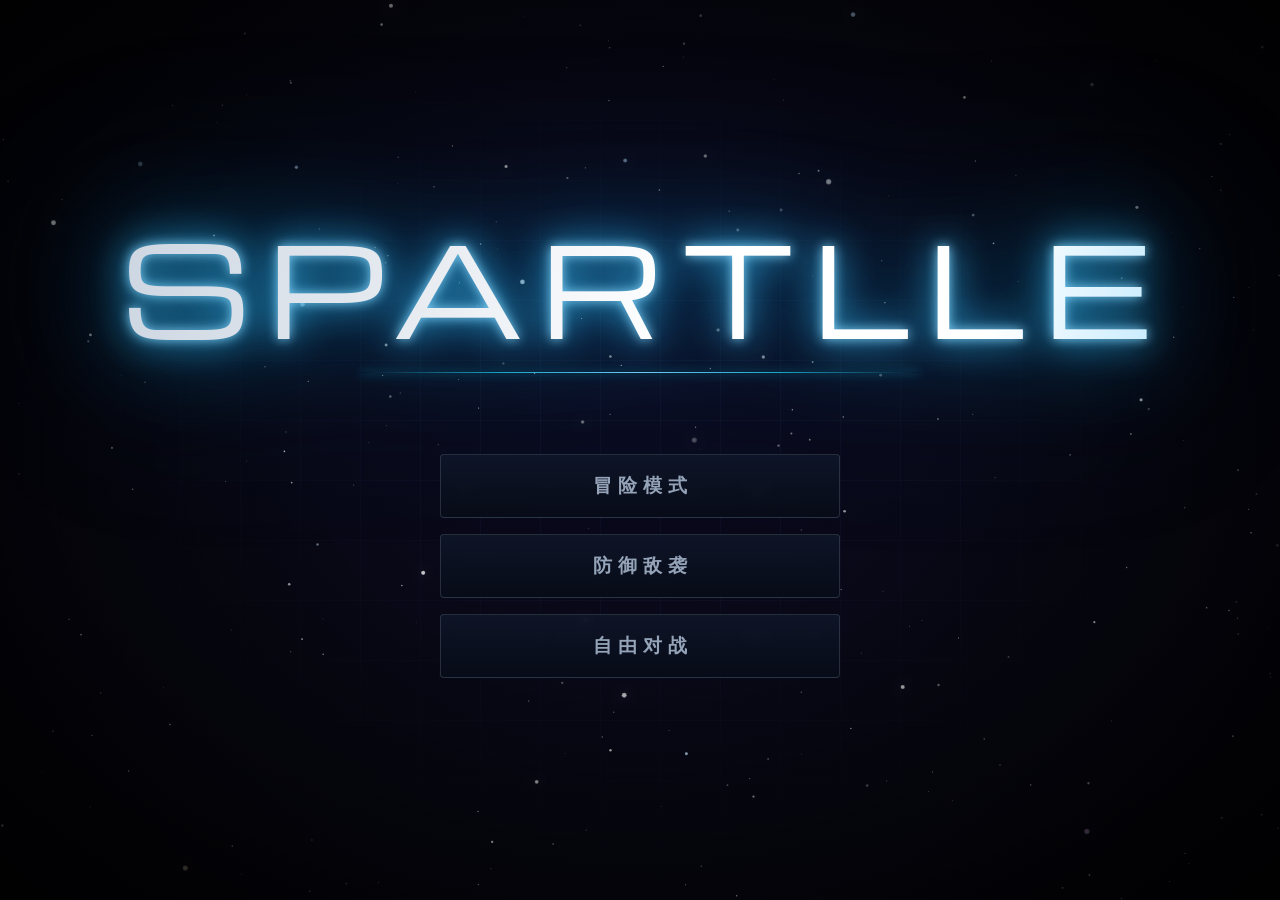
==== commit a501ca14: "Add files via upload" ====
--- a/index.html
+++ b/index.html
@@ -3,2262 +3,511 @@
 <head>
 <meta charset="UTF-8">
 <meta name="viewport" content="width=device-width, initial-scale=1">
-<title>棋盘塔防 · 对抗模式</title>
+<title>Spartlle</title>
+<link rel="preconnect" href="https://fonts.googleapis.com">
+<link rel="preconnect" href="https://fonts.gstatic.com" crossorigin>
+<link href="https://fonts.googleapis.com/css2?family=Michroma&family=Rajdhani:wght@400;600;700&display=swap" rel="stylesheet">
 <style>
   * { box-sizing: border-box; margin: 0; padding: 0; }
-  body {
-    background: radial-gradient(circle at 50% 30%, #12122a 0%, #05050d 80%);
-    color: #e0e0e0;
-    font-family: -apple-system, BlinkMacSystemFont, "Segoe UI", system-ui, sans-serif;
-    min-height: 100vh;
+  html, body {
+    width: 100%; height: 100%;
+    overflow: hidden;
+    background: #05050d;
+    font-family: 'Rajdhani', -apple-system, BlinkMacSystemFont, "Segoe UI", system-ui, sans-serif;
+    user-select: none;
+  }
+
+  #starfield {
+    position: fixed; inset: 0;
+    display: block;
+    z-index: 0;
+  }
+
+  .vignette {
+    position: fixed; inset: 0;
+    background: radial-gradient(ellipse at center, transparent 35%, rgba(0,0,0,0.88) 100%);
+    pointer-events: none;
+    z-index: 1;
+  }
+
+  /* 极淡的网格，增强科技感 */
+  .grid-overlay {
+    position: fixed; inset: 0;
+    background-image:
+      linear-gradient(rgba(96, 165, 250, 0.045) 1px, transparent 1px),
+      linear-gradient(90deg, rgba(96, 165, 250, 0.045) 1px, transparent 1px);
+    background-size: 60px 60px;
+    mask-image: radial-gradient(ellipse at center, black 20%, transparent 70%);
+    -webkit-mask-image: radial-gradient(ellipse at center, black 20%, transparent 70%);
+    pointer-events: none;
+    z-index: 1;
+  }
+
+  .menu {
+    position: relative;
+    z-index: 2;
+    width: 100%; height: 100%;
     display: flex; flex-direction: column;
     align-items: center; justify-content: center;
-    gap: 10px; padding: 14px 14px 130px;
-    user-select: none;
-  }
-  .hud {
-    display: flex; align-items: center; gap: 20px;
-    padding: 10px 18px; border-radius: 12px;
-    background: rgba(20,20,40,0.7);
-    border: 1px solid #2a2a4e;
+    gap: 9vh;
+    padding: 30px;
+  }
+
+  /* ============ 标题 ============ */
+  .title-wrap {
+    position: relative;
+    display: inline-block;
+  }
+
+  .title {
+    font-family: 'Michroma', 'Rajdhani', sans-serif;
+    font-weight: 400;
+    font-size: clamp(44px, 10.5vw, 124px);
+    letter-spacing: 0.12em;
+    line-height: 1;
+    margin: 0;
+    padding: 0 0.06em 0.04em 0.12em;   /* 修正 letter-spacing 造成的视觉偏移 */
+
+    background: linear-gradient(
+      100deg,
+      #cbd5e1 0%,
+      #ffffff 25%,
+      #ffffff 38%,
+      #bae6fd 47%,
+      #ffffff 56%,
+      #ffffff 72%,
+      #cbd5e1 100%
+    );
+    background-size: 220% 100%;
+    -webkit-background-clip: text;
+    background-clip: text;
+    color: transparent;
+
+    filter:
+      drop-shadow(0 0 6px rgba(125, 211, 252, 1))
+      drop-shadow(0 0 18px rgba(56, 189, 248, 0.85))
+      drop-shadow(0 0 44px rgba(2, 132, 199, 0.55))
+      drop-shadow(0 0 90px rgba(3, 105, 161, 0.35));
+
+    animation:
+      titleSweep 3.6s linear infinite,
+      titleIn 1.4s cubic-bezier(0.2, 0.9, 0.3, 1) both;
+  }
+
+  /* 扫光流淌 */
+  @keyframes titleSweep {
+    0%   { background-position: 150% 0; }
+    100% { background-position: -50% 0; }
+  }
+
+  /* 入场：字距收拢 + 模糊聚焦 */
+  @keyframes titleIn {
+    0% {
+      letter-spacing: 0.55em;
+      opacity: 0;
+      filter:
+        drop-shadow(0 0 6px rgba(125, 211, 252, 1))
+        drop-shadow(0 0 18px rgba(56, 189, 248, 0.85))
+        drop-shadow(0 0 44px rgba(2, 132, 199, 0.55))
+        drop-shadow(0 0 90px rgba(3, 105, 161, 0.35))
+        blur(16px);
+    }
+    60% {
+      opacity: 1;
+    }
+    100% {
+      letter-spacing: 0.12em;
+      opacity: 1;
+      filter:
+        drop-shadow(0 0 6px rgba(125, 211, 252, 1))
+        drop-shadow(0 0 18px rgba(56, 189, 248, 0.85))
+        drop-shadow(0 0 44px rgba(2, 132, 199, 0.55))
+        drop-shadow(0 0 90px rgba(3, 105, 161, 0.35))
+        blur(0);
+    }
+  }
+
+  /* 标题下的青色横线，两侧淡出 */
+  .title-rule {
+    width: min(560px, 78vw);
+    height: 1px;
+    margin: 22px auto 0;
+    background: linear-gradient(
+      90deg,
+      transparent 0%,
+      rgba(34, 211, 238, 0.8) 25%,
+      rgba(125, 211, 252, 1) 50%,
+      rgba(34, 211, 238, 0.8) 75%,
+      transparent 100%
+    );
+    box-shadow:
+      0 0 8px rgba(34, 211, 238, 0.8),
+      0 0 18px rgba(34, 211, 238, 0.5);
+    animation: rulePulse 2.8s ease-in-out infinite;
+  }
+
+  @keyframes rulePulse {
+    0%, 100% { opacity: 0.6; }
+    50%      { opacity: 1; }
+  }
+
+  /* ============ 按钮 ============ */
+  .buttons {
+    display: flex; flex-direction: column;
+    gap: 16px;
+    width: 100%;
+    max-width: 400px;
+  }
+
+  .menu-btn {
+    position: relative;
+    padding: 18px 24px;
+    font-family: 'Rajdhani', sans-serif;
+    font-size: 19px;
+    font-weight: 700;
+    letter-spacing: 0.32em;
+    text-indent: 0.32em;
+    border-radius: 4px;
+    cursor: pointer;
+    transition: all 0.24s cubic-bezier(0.2, 0.9, 0.3, 1);
+    background:
+      linear-gradient(180deg, rgba(15, 23, 42, 0.85) 0%, rgba(8, 12, 24, 0.95) 100%);
+    color: #94a3b8;
+    border: 1px solid rgba(148, 163, 184, 0.22);
+    text-align: center;
+    overflow: hidden;
+    outline: none;
+    backdrop-filter: blur(6px);
+  }
+
+  /* 按钮左右两端的装饰短线 */
+  .menu-btn::before,
+  .menu-btn::after {
+    content: '';
+    position: absolute;
+    top: 50%;
+    width: 14px;
+    height: 1px;
+    background: var(--accent, #60a5fa);
+    transform: translateY(-50%) scaleX(0);
+    transform-origin: center;
+    transition: transform 0.3s cubic-bezier(0.2, 0.9, 0.3, 1), box-shadow 0.3s;
+    box-shadow: 0 0 8px var(--accent, #60a5fa);
+  }
+  .menu-btn::before { left: 12px; }
+  .menu-btn::after  { right: 12px; }
+
+  .menu-btn:hover::before,
+  .menu-btn:hover::after,
+  .menu-btn:focus-visible::before,
+  .menu-btn:focus-visible::after {
+    transform: translateY(-50%) scaleX(1);
+  }
+
+  .menu-btn:hover,
+  .menu-btn:focus-visible {
+    color: #ffffff;
+    border-color: var(--accent, #60a5fa);
+    transform: translateY(-2px);
+    background:
+      linear-gradient(180deg, rgba(20, 30, 55, 0.9) 0%, rgba(10, 16, 32, 0.98) 100%);
+    box-shadow:
+      0 0 0 1px var(--accent, #60a5fa),
+      0 0 22px var(--accent-glow, rgba(96, 165, 250, 0.5)),
+      0 12px 28px rgba(0, 0, 0, 0.6),
+      inset 0 0 24px var(--accent-inner, rgba(96, 165, 250, 0.12));
+  }
+
+  .menu-btn:active {
+    transform: translateY(0) scale(0.985);
+  }
+
+  .menu-btn[data-mode="adventure"] {
+    --accent: #fbbf24;
+    --accent-glow: rgba(251, 191, 36, 0.55);
+    --accent-inner: rgba(251, 191, 36, 0.12);
+  }
+  .menu-btn[data-mode="defense"] {
+    --accent: #f87171;
+    --accent-glow: rgba(248, 113, 113, 0.55);
+    --accent-inner: rgba(248, 113, 113, 0.12);
+  }
+  .menu-btn[data-mode="free"] {
+    --accent: #60a5fa;
+    --accent-glow: rgba(96, 165, 250, 0.6);
+    --accent-inner: rgba(96, 165, 250, 0.15);
+  }
+
+  /* ============ Toast ============ */
+  .toast {
+    position: fixed;
+    left: 50%; bottom: 8vh;
+    transform: translateX(-50%) translateY(24px);
+    padding: 12px 30px;
+    border-radius: 4px;
+    background: rgba(8, 12, 24, 0.96);
+    border: 1px solid rgba(96, 165, 250, 0.4);
+    color: #e2e8f0;
     font-size: 14px;
-    width: 780px; justify-content: space-between;
-  }
-  .side { display: flex; align-items: center; gap: 8px; }
-  .dot { width: 12px; height: 12px; border-radius: 50%; }
-  .dot.p1 { background: #3b82f6; box-shadow: 0 0 10px #3b82f6; }
-  .dot.p2 { background: #ef4444; box-shadow: 0 0 10px #ef4444; }
-  .meteor { color: #fbbf24; font-weight: 700; }
-  .beacon-count {
-    color: #2dd4bf;
+    letter-spacing: 0.14em;
+    font-family: 'Rajdhani', sans-serif;
+    font-weight: 600;
+    opacity: 0;
+    pointer-events: none;
+    transition: all 0.32s cubic-bezier(0.2, 0.9, 0.3, 1);
+    z-index: 10;
+    backdrop-filter: blur(10px);
+    white-space: nowrap;
+    box-shadow: 0 0 20px rgba(96, 165, 250, 0.25);
+  }
+
+  .toast.show {
+    opacity: 1;
+    transform: translateX(-50%) translateY(0);
+  }
+
+  .toast .highlight {
+    color: #7dd3fc;
     font-weight: 700;
-    font-size: 12px;
-    padding: 2px 7px;
-    border-radius: 5px;
-    background: rgba(45,212,191,0.10);
-    border: 1px solid rgba(45,212,191,0.25);
-    transition: all 0.2s;
-  }
-  .beacon-count.active {
-    background: rgba(45,212,191,0.25);
-    border-color: #2dd4bf;
-    color: #5eead4;
-    box-shadow: 0 0 10px rgba(45,212,191,0.4);
-  }
-  .turn {
-    padding: 4px 12px; border-radius: 999px;
-    background: #1e3a8a; color: #dbeafe;
-    font-weight: 700; font-size: 13px; letter-spacing: 0.5px;
-  }
-  .turn.p2 { background: #7f1d1d; color: #fee2e2; }
-  canvas {
-    display: block; border-radius: 10px;
-    box-shadow: 0 0 40px rgba(0,0,0,0.9), 0 0 0 1px #2a2a4e;
-    cursor: pointer;
-  }
-  .hint { font-size: 12px; color: #6b6b8a; text-align: center; min-height: 16px; }
-
-  .turn-banner {
-    position: fixed; inset: 0;
-    display: flex; align-items: center; justify-content: center;
-    pointer-events: none; z-index: 8;
-  }
-  .banner-content {
-    text-align: center;
-    padding: 22px 66px; border-radius: 22px;
-    background: rgba(15,15,30,0.92);
-    border: 2px solid #3b82f6;
-    box-shadow: 0 0 60px rgba(59,130,246,0.5);
-    opacity: 0; transform: scale(0.85);
-    will-change: opacity, transform;
-  }
-  .banner-content.play { animation: bannerPop 1.4s cubic-bezier(0.2, 0.9, 0.3, 1) forwards; }
-  @keyframes bannerPop {
-    0%   { opacity: 0; transform: scale(0.82); }
-    14%  { opacity: 1; transform: scale(1.06); }
-    24%  { opacity: 1; transform: scale(1.00); }
-    72%  { opacity: 1; transform: scale(1.00); }
-    100% { opacity: 0; transform: scale(1.03); }
-  }
-  .banner-title {
-    font-size: 38px; font-weight: 900; letter-spacing: 3px;
-    color: #93c5fd; text-shadow: 0 0 24px currentColor; line-height: 1.1;
-  }
-  .banner-title.p2 { color: #fca5a5; }
-  .banner-sub {
-    margin-top: 8px; font-size: 15px; font-weight: 700;
-    letter-spacing: 1.5px; color: #fbbf24;
-    text-shadow: 0 0 14px rgba(251,191,36,0.6);
-    display: none;
-  }
-  .banner-sub.show { display: block; }
-  .banner-sub.beacon { color: #2dd4bf; text-shadow: 0 0 14px rgba(45,212,191,0.6); }
-
-  .bottom-bar {
-    position: fixed;
-    left: 0; right: 0; bottom: 0;
-    display: flex; flex-direction: column;
-    align-items: center; gap: 10px; padding: 12px;
-    pointer-events: none; z-index: 5;
-  }
-  .piece-panel {
-    pointer-events: auto;
-    display: none; gap: 12px; padding: 12px;
-    border-radius: 14px;
-    background: rgba(15,15,30,0.94);
-    border: 1px solid #2a2a4e;
-    box-shadow: 0 -10px 40px rgba(0,0,0,0.6);
-    backdrop-filter: blur(8px);
-    flex-wrap: wrap; justify-content: center; max-width: 90vw;
-  }
-  .piece-panel.show { display: flex; }
-  .piece-card {
-    width: 260px; padding: 12px;
-    border-radius: 12px;
-    background: linear-gradient(180deg, #1a1a2e 0%, #15152a 100%);
-    border: 1px solid #333355;
-    display: flex; gap: 12px;
-    transition: border-color 0.15s, transform 0.15s;
-  }
-  .piece-card:hover { border-color: #4a4a7a; transform: translateY(-2px); }
-  .piece-card.disabled { opacity: 0.45; pointer-events: none; }
-  .piece-card.current {
-    border-color: #fbbf24;
-    box-shadow: 0 0 16px rgba(251,191,36,0.35);
-  }
-  .card-icon { width: 56px; height: 56px; flex-shrink: 0; display: block; }
-  .card-body { flex: 1; min-width: 0; display: flex; flex-direction: column; gap: 5px; }
-  .card-name {
-    font-size: 15px; font-weight: 700; color: #fff;
-    display: flex; align-items: center; gap: 6px; flex-wrap: wrap;
-  }
-  .card-tag {
-    font-size: 10px; font-weight: 600;
-    padding: 1px 6px; border-radius: 4px;
-    background: #2a2a4e; color: #94a3b8; letter-spacing: 0.5px;
-  }
-  .card-tag.gold { background: #78350f; color: #fcd34d; }
-  .card-desc { font-size: 11px; line-height: 1.5; color: #94a3b8; flex: 1; }
-  .card-footer { display: flex; align-items: center; justify-content: space-between; margin-top: 2px; }
-  .card-cost { font-size: 12px; font-weight: 700; color: #fbbf24; display: flex; align-items: center; gap: 4px; }
-  .card-cost::before { content: '◆'; font-size: 10px; color: #fbbf24; }
-  .card-btn {
-    padding: 5px 14px; border-radius: 6px;
-    background: #1e3a8a; color: #dbeafe;
-    border: 1px solid #3b82f6;
-    font-size: 12px; font-weight: 700;
-    cursor: pointer; transition: all 0.15s;
-  }
-  .card-btn:hover { background: #1e40af; box-shadow: 0 0 12px rgba(59,130,246,0.5); }
-  .card-btn:active { transform: scale(0.95); }
-  .card-btn:disabled { opacity: 0.4; cursor: not-allowed; }
-
-  .action-menu {
-    pointer-events: auto;
-    display: none; gap: 10px; padding: 10px 12px;
-    border-radius: 14px;
-    background: rgba(15,15,30,0.94);
-    border: 1px solid #2a2a4e;
-    box-shadow: 0 -10px 40px rgba(0,0,0,0.6);
-    backdrop-filter: blur(8px);
-    align-items: center;
-  }
-  .action-menu.show { display: flex; }
-  .action-menu-label { font-size: 12px; color: #94a3b8; padding: 0 6px 0 2px; font-weight: 600; }
-  .action-btn {
-    padding: 9px 24px; border-radius: 9px;
-    background: #1a1a2e; border: 1px solid #333355;
-    color: #e0e0e0; font-size: 14px; font-weight: 700;
-    cursor: pointer; transition: all 0.15s;
-  }
-  .action-btn:hover {
-    background: #252542; border-color: #60a5fa;
-    color: #dbeafe; box-shadow: 0 0 12px rgba(96,165,250,0.35);
-  }
-  .action-btn:active { transform: scale(0.96); }
-  .action-btn.cancel { border-color: #7f1d1d; color: #fca5a5; }
-  .action-btn.cancel:hover { border-color: #ef4444; box-shadow: 0 0 12px rgba(239,68,68,0.35); }
-
-  .cat-bar {
-    pointer-events: auto;
-    display: flex; gap: 10px;
-    padding: 8px; border-radius: 14px;
-    background: rgba(15,15,30,0.94);
-    border: 1px solid #2a2a4e;
-    box-shadow: 0 -6px 30px rgba(0,0,0,0.5);
-    backdrop-filter: blur(8px);
-    flex-wrap: wrap; justify-content: center;
-  }
-  .cat-tab {
-    display: flex; align-items: center; gap: 8px;
-    padding: 8px 18px; border-radius: 9px;
-    background: transparent; border: 1px solid transparent;
-    color: #94a3b8;
-    font-size: 13px; font-weight: 700; letter-spacing: 0.5px;
-    cursor: pointer; transition: all 0.15s;
-  }
-  .cat-tab:hover:not(:disabled) { background: #1a1a2e; color: #e0e0e0; }
-  .cat-tab.active {
-    background: #1e3a8a; color: #dbeafe;
-    border-color: #60a5fa;
-    box-shadow: 0 0 14px rgba(96,165,250,0.4);
-  }
-  .cat-tab:disabled { opacity: 0.35; cursor: not-allowed; }
-  .cat-emoji { font-size: 15px; line-height: 1; }
-
-  .cat-tab.core-tab {
-    border: 1px solid #78350f;
-    background: #1c1408;
-    color: #fcd34d;
-  }
-  .cat-tab.core-tab:hover:not(:disabled) {
-    background: #292008; border-color: #fbbf24; color: #fde68a;
-  }
-  .cat-tab.core-tab.active {
-    background: #78350f; color: #fef3c7;
-    border-color: #fbbf24;
-    box-shadow: 0 0 16px rgba(251,191,36,0.55);
-  }
-  .cat-tab.core-tab.p1-own {
-    border-color: #3b82f6;
-    background: rgba(30,58,138,0.35);
-    color: #bfdbfe;
-  }
-  .cat-tab.core-tab.p2-own {
-    border-color: #ef4444;
-    background: rgba(127,29,29,0.35);
-    color: #fecaca;
-  }
-  .cat-tab.core-tab .core-status {
-    font-size: 10px; padding: 1px 6px;
-    border-radius: 4px; background: rgba(0,0,0,0.5); letter-spacing: 0.3px;
-  }
-
-  .overlay {
-    position: fixed; inset: 0;
-    background: rgba(0,0,0,0.75);
-    display: none; align-items: center; justify-content: center;
-    z-index: 10; backdrop-filter: blur(4px);
-  }
-  .overlay.show { display: flex; }
-  .overlay-content {
-    text-align: center; padding: 40px 60px; border-radius: 20px;
-    background: #15152a; border: 2px solid #3b82f6;
-    box-shadow: 0 0 60px rgba(59,130,246,0.4);
-  }
-  .overlay-content h1 { font-size: 42px; margin-bottom: 16px; color: #fbbf24; }
-  .overlay-content button {
-    margin-top: 20px; padding: 10px 28px; border-radius: 8px;
-    background: #1e3a8a; color: white; border: none; font-size: 15px;
-    cursor: pointer; font-weight: 600;
+    text-shadow: 0 0 10px rgba(125, 211, 252, 0.8);
   }
 </style>
 </head>
 <body>
 
-<div class="hud">
-  <div class="side">
-    <span class="dot p1"></span>P1 · 陨石 <span class="meteor" id="m1">5</span>
-    <span class="beacon-count" id="b1">⬢ 0</span>
+<canvas id="starfield"></canvas>
+<div class="grid-overlay"></div>
+<div class="vignette"></div>
+
+<div class="menu">
+  <div class="title-wrap">
+    <h1 class="title">SPARTLLE</h1>
+    <div class="title-rule"></div>
   </div>
-  <div class="turn" id="turnLabel">玩家 1 回合</div>
-  <div class="side">
-    <span class="beacon-count" id="b2">⬢ 0</span>
-    P2 · 陨石 <span class="meteor" id="m2">5</span><span class="dot p2"></span>
+
+  <div class="buttons">
+    <button class="menu-btn" data-mode="adventure">冒险模式</button>
+    <button class="menu-btn" data-mode="defense">防御敌袭</button>
+    <button class="menu-btn" data-mode="free">自由对战</button>
   </div>
 </div>
 
-<canvas id="board"></canvas>
-<div class="hint" id="hint">选择下方分类，再选择棋子放置；或点击己方棋子行动</div>
-
-<div class="turn-banner" id="turnBanner">
-  <div class="banner-content" id="bannerContent">
-    <div class="banner-title" id="bannerTitle">玩家 1 回合</div>
-    <div class="banner-sub" id="bannerSub"></div>
-  </div>
-</div>
-
-<div class="bottom-bar">
-  <div class="piece-panel" id="piecePanel"></div>
-  <div class="action-menu" id="actionMenu"></div>
-  <div class="cat-bar" id="catBar"></div>
-</div>
-
-<div class="overlay" id="overlay">
-  <div class="overlay-content">
-    <h1 id="resultText">玩家 1 胜利</h1>
-    <button onclick="location.reload()">再来一局</button>
-  </div>
-</div>
+<div class="toast" id="toast"></div>
 
 <script>
 (() => {
   'use strict';
 
-  // ==================== CONFIG ====================
-  const CFG = { N: 15, CELL: 52, DPR: Math.min(window.devicePixelRatio || 1, 2) };
-  const CORE_POS = { col: 7, row: 7 };
-  const BEACONS = [
-    { col: 0,  row: 14 },  // 左上
-    { col: 14, row: 0  },  // 右下
-  ];
-
-  const DIRS8 = [
-    { dc: 1, dr: 0 }, { dc: -1, dr: 0 },
-    { dc: 0, dr: 1 }, { dc: 0, dr: -1 },
-    { dc: 1, dr: 1 }, { dc: 1, dr: -1 },
-    { dc: -1, dr: 1 }, { dc: -1, dr: -1 },
-  ];
-  const DIRS4 = [
-    { dc: 1, dr: 0 }, { dc: -1, dr: 0 },
-    { dc: 0, dr: 1 }, { dc: 0, dr: -1 },
-  ];
-
-  const PIECE_TYPES = {
-    star: {
-      name: '星', category: 'producer',
-      cost: 2, maxHp: 1, kind: 'producer', produce: 2,
-      desc: '每回合开始给你创造2陨石。',
-    },
-    nova: {
-      name: '新星', category: 'producer',
-      cost: 10, maxHp: 1, kind: 'producer', produce: 5,
-      desc: '每回合开始给你带来5陨石。',
-    },
-    archer: {
-      name: '弓箭', category: 'shooter',
-      cost: 12, maxHp: 2, kind: 'shooter',
-      actions: ['shoot'],
-      desc: '玩家可消耗一回合使弓箭沿一个方向发射一个【箭矢类】箭，击中第一个到达的目标，造成1伤害。',
-    },
-    cannon: {
-      name: '星炮', category: 'cannon',
-      cost: 99, maxHp: 3, kind: 'cannon',
-      actions: ['shootCannon'],
-      desc: '可发射【炮弹类】炮弹，碰到星核、信标、棋子、边界墙时爆炸，对爆炸中心造成7伤害，周围8格3【范围伤害】。hp = 3。',
-    },
-    warrior: {
-      name: '勇士', category: 'melee',
-      cost: 16, maxHp: 2, kind: 'melee',
-      attackDamage: 2,
-      move: { dirs: 'ortho', range: 3 },
-      actions: ['attack', 'move'],
-      desc: '可控制他攻击周围8格中的一格，造成2点伤害。也可控制他向一个方向（上下左右）移动1~3格。',
-    },
-    mage: {
-      name: '普通法师', category: 'summon',
-      cost: 75, maxHp: 2, kind: 'summon',
-      move: { dirs: 'all8', range: 2 },
-      spawnType: 'warrior',
-      actions: ['spawn', 'move'],
-      desc: '可控制他在周围八格中的一空格生成一个勇士。可控制移动。向8个方向中的一个移动1~2格。感受法师的力量！',
-    },
-    wall: {
-      name: '壁垒', category: 'defense',
-      cost: 10, maxHp: 3, kind: 'wall',
-      desc: '坚实的壁垒，hp = 3。用来阻挡敌人的箭矢与去路。',
-    },
-    ironwall: {
-      name: '加固的壁垒', category: 'defense',
-      cost: 30, maxHp: 9, kind: 'wall',
-      desc: '加固的壁垒，hp = 9。加固后是不是抗造多了？',
-    },
-    base: { name: '大本营', category: 'structure', cost: 0, maxHp: 1, kind: 'base' },
-    fort: { name: '堡垒',   category: 'structure', cost: 0, maxHp: 3, kind: 'fort' },
-  };
-
-  const CATEGORIES = {
-    producer: { name: '生产类', emoji: '★', order: 1 },
-    shooter:  { name: '箭矢类', emoji: '➤', order: 2 },
-    cannon:   { name: '星炮类', emoji: '☄', order: 3 },
-    melee:    { name: '近战类', emoji: '⚔', order: 4 },
-    defense:  { name: '防御类', emoji: '▣', order: 5 },
-    summon:   { name: '生成类', emoji: '✦', order: 6 },
-  };
-
-  const CORE_FUNCTIONS = {
-    yield: {
-      name: '收益', icon: '★',
-      desc: '回合开始时占领星核的一方收获的陨石 × 1.17，向下取整。',
-    },
-    defense: {
-      name: '强防', icon: '⛨',
-      desc: '若对方回合中星核处于己方占领状态，则对方此回合对己方造成的所有伤害 −1（最低 1）。',
-    },
-    transfer: {
-      name: '转移', icon: '➤',
-      desc: '消耗本回合，并消耗 30 陨石，将己方一个场上棋子移动到星核周围 5×5 区域中的一个空格。（激活 + 使用共 40）',
-    },
-  };
-
-  // 信标被动
-  const BEACON_BUFF = {
-    1: { chance: 0.70, name: '70%' },
-    2: { chance: 0.95, name: '95%' },
-  };
-
-  const ACTIONS = {
-    shoot:       { name: '射击' },
-    shootCannon: { name: '发射炮弹' },
-    attack:      { name: '攻击' },
-    move:        { name: '移动' },
-    spawn:       { name: '生成' },
-  };
-
-  const C = {
-    empty: '#0f0f1a', grid: '#1e1e30',
-    base1Tint: '#101c3d', fort1Tint: '#0f1830',
-    base2Tint: '#2a0e14', fort2Tint: '#261014',
-    coreTint: '#241634', beaconTint: '#0d2a2a',
-    coreNeutral: '#fbbf24',
-    coreP1: '#60a5fa',
-    coreP2: '#f87171',
-    beaconMark: '#2dd4bf',
-    p1: '#3b82f6', p1d: '#1e40af', p1l: '#93c5fd',
-    p2: '#ef4444', p2d: '#991b1b', p2l: '#fca5a5',
-    hover: '#ffffff', select: '#fbbf24', valid: '#22c55e',
-    aim: '#22c55e', aimEmpty: '#64748b',
-    attack: '#ef4444',
-    spawn: '#a855f7',
-    shell: '#fb923c', shellCore: '#fff7ed',
-    explosionHot: '#fff7ed', explosionMid: '#fb923c', explosionEdge: 'rgba(234,88,12,0)',
-  };
-
-  // ==================== 棋盘布局 ====================
-  function cellType(col, row) {
-    const N = CFG.N, M = (N - 1) / 2;
-    if (col === 0 && row === 0) return 'base1';
-    if (col === N-1 && row === N-1) return 'base2';
-    if (col <= 1 && row <= 1 && !(col === 0 && row === 0)) return 'fort1';
-    if (col >= N-2 && row >= N-2 && !(col === N-1 && row === N-1)) return 'fort2';
-    if (col === 0 && row === N-1) return 'beacon';
-    if (col === N-1 && row === 0) return 'beacon';
-    if (col === M && row === M) return 'core';
-    return 'empty';
-  }
-  function cellRect(col, row) {
-    return { x: col*CFG.CELL, y: (CFG.N-1-row)*CFG.CELL, w: CFG.CELL, h: CFG.CELL };
-  }
-  function cellCenter(col, row) {
-    const r = cellRect(col, row);
-    return { x: r.x + r.w/2, y: r.y + r.h/2 };
-  }
-  function pixelToCell(px, py) {
-    const col = Math.floor(px / CFG.CELL);
-    const row = CFG.N - 1 - Math.floor(py / CFG.CELL);
-    if (col < 0 || col >= CFG.N || row < 0 || row >= CFG.N) return null;
-    return { col, row };
-  }
-  const key = (c, r) => c + ',' + r;
-  const inBounds = (c, r) => c >= 0 && c < CFG.N && r >= 0 && r < CFG.N;
-
-  // ==================== Canvas ====================
-  const canvas = document.getElementById('board');
+  // ==================== 星空 ====================
+  const canvas = document.getElementById('starfield');
   const ctx = canvas.getContext('2d');
-  const SIZE = CFG.N * CFG.CELL;
-  canvas.width  = SIZE * CFG.DPR;
-  canvas.height = SIZE * CFG.DPR;
-  canvas.style.width  = SIZE + 'px';
-  canvas.style.height = SIZE + 'px';
-  ctx.scale(CFG.DPR, CFG.DPR);
-
-  // ==================== State ====================
-  const state = {
-    turn: 1,
-    meteors: { 1: 5, 2: 5 },
-    pieces: new Map(),
-    hover: null,
-    placing: null,
-    controlled: null,
-    controlAction: null,
-    openCategory: null,
-    arrows: [],
-    shells: [],
-    explosions: [],
-    gameOver: false,
-    starCore: { owner: 0, function: null },
-    beacons: new Map(),   // key -> owner (0/1/2)
-    transferMode: null,
-  };
-
-  function initPieces() {
-    const p = state.pieces;
-    p.set(key(0,0),   { type:'base', owner:1, hp:1, maxHp:1 });
-    p.set(key(1,0),   { type:'fort', owner:1, hp:3, maxHp:3 });
-    p.set(key(0,1),   { type:'fort', owner:1, hp:3, maxHp:3 });
-    p.set(key(1,1),   { type:'fort', owner:1, hp:3, maxHp:3 });
-
-    p.set(key(14,14), { type:'base', owner:2, hp:1, maxHp:1 });
-    p.set(key(13,14), { type:'fort', owner:2, hp:3, maxHp:3 });
-    p.set(key(14,13), { type:'fort', owner:2, hp:3, maxHp:3 });
-    p.set(key(13,13), { type:'fort', owner:2, hp:3, maxHp:3 });
-  }
-
-  // ==================== 通用圆角 ====================
-  function roundRectCtx(c, x, y, w, h, r) {
-    c.beginPath();
-    c.moveTo(x + r, y);
-    c.lineTo(x + w - r, y);
-    c.quadraticCurveTo(x + w, y, x + w, y + r);
-    c.lineTo(x + w, y + h - r);
-    c.quadraticCurveTo(x + w, y + h, x + w - r, y + h);
-    c.lineTo(x + r, y + h);
-    c.quadraticCurveTo(x, y + h, x, y + h - r);
-    c.lineTo(x, y + r);
-    c.quadraticCurveTo(x, y, x + r, y);
-    c.closePath();
-  }
-  const roundRect = (x, y, w, h, r) => roundRectCtx(ctx, x, y, w, h, r);
-
-  // ==================== 据点归属 ====================
-  function computeOwnerAround(col, row) {
-    let p1 = 0, p2 = 0;
-    for (const n of getAdjacent(col, row)) {
-      const p = state.pieces.get(key(n.col, n.row));
-      if (!p) continue;
-      if (p.owner === 1) p1++;
-      else if (p.owner === 2) p2++;
-    }
-    if (p1 > p2) return 1;
-    if (p2 > p1) return 2;
-    return 0;
-  }
-
-  function updateStarCoreOwner() {
-    const newOwner = computeOwnerAround(CORE_POS.col, CORE_POS.row);
-    if (newOwner !== state.starCore.owner) {
-      state.starCore.owner = newOwner;
-      state.starCore.function = null;
-    }
-  }
-
-  function updateBeacons() {
-    for (const bp of BEACONS) {
-      const owner = computeOwnerAround(bp.col, bp.row);
-      state.beacons.set(key(bp.col, bp.row), owner);
-    }
-  }
-
-  function updateAllStructures() {
-    updateStarCoreOwner();
-    updateBeacons();
-  }
-
-  function countBeaconsOwnedBy(player) {
-    let c = 0;
-    for (const bp of BEACONS) {
-      if (state.beacons.get(key(bp.col, bp.row)) === player) c++;
-    }
-    return c;
-  }
-
-  // ==================== 图标 ====================
-  function iconStar(c, s) {
-    c.fillStyle = '#fff';
-    c.beginPath();
-    for (let i = 0; i < 10; i++) {
-      const r = i % 2 === 0 ? s : s * 0.42;
-      const a = -Math.PI/2 + i * Math.PI/5;
-      const x = Math.cos(a) * r, y = Math.sin(a) * r;
-      i === 0 ? c.moveTo(x, y) : c.lineTo(x, y);
-    }
-    c.closePath(); c.fill();
-  }
-  function iconNova(c, s) {
-    c.save();
-    c.shadowColor = '#fef3c7'; c.shadowBlur = 10;
-    c.fillStyle = '#fff';
-    c.beginPath();
-    for (let i = 0; i < 8; i++) {
-      const r = i % 2 === 0 ? s : s * 0.26;
-      const a = -Math.PI/2 + i * Math.PI/4;
-      const x = Math.cos(a) * r, y = Math.sin(a) * r;
-      i === 0 ? c.moveTo(x, y) : c.lineTo(x, y);
-    }
-    c.closePath(); c.fill();
-    c.restore();
-    c.fillStyle = '#fbbf24';
-    c.beginPath(); c.arc(0, 0, s * 0.18, 0, Math.PI*2); c.fill();
-  }
-  function iconArcher(c, s) {
-    c.lineCap = 'round';
-    c.strokeStyle = '#fff';
-    c.lineWidth = s * 0.14;
-    c.beginPath();
-    c.arc(0, 0, s * 0.72, -Math.PI * 0.5, Math.PI * 0.5, true);
-    c.stroke();
-    c.lineWidth = s * 0.08;
-    c.beginPath();
-    c.moveTo(0, -s * 0.72); c.lineTo(0, s * 0.72);
-    c.stroke();
-    c.lineWidth = s * 0.11;
-    c.beginPath();
-    c.moveTo(-s * 0.55, 0); c.lineTo(s * 0.5, 0);
-    c.stroke();
-    c.fillStyle = '#fff';
-    c.beginPath();
-    c.moveTo(s * 0.85, 0);
-    c.lineTo(s * 0.42, -s * 0.28);
-    c.lineTo(s * 0.42, s * 0.28);
-    c.closePath(); c.fill();
-  }
-  function iconCannon(c, s) {
-    c.fillStyle = '#fff';
-    c.beginPath();
-    c.moveTo(-s * 0.22, s * 0.30);
-    c.lineTo(-s * 0.22, -s * 0.60);
-    c.lineTo(-s * 0.34, -s * 0.60);
-    c.lineTo(-s * 0.34, -s * 0.98);
-    c.lineTo( s * 0.34, -s * 0.98);
-    c.lineTo( s * 0.34, -s * 0.60);
-    c.lineTo( s * 0.22, -s * 0.60);
-    c.lineTo( s * 0.22, s * 0.30);
-    c.closePath(); c.fill();
-    c.beginPath(); c.arc(0, s * 0.38, s * 0.58, 0, Math.PI * 2); c.fill();
-    c.fillStyle = 'rgba(0,0,0,0.42)';
-    c.beginPath(); c.arc(0, s * 0.38, s * 0.20, 0, Math.PI * 2); c.fill();
-    c.fillStyle = '#fbbf24';
-    c.beginPath(); c.arc(0, -s * 0.80, s * 0.09, 0, Math.PI * 2); c.fill();
-  }
-  function iconWarrior(c, s) {
-    c.fillStyle = '#fff';
-    c.beginPath();
-    c.moveTo(0, -s);
-    c.lineTo(s * 0.16, -s * 0.55);
-    c.lineTo(s * 0.16, s * 0.15);
-    c.lineTo(-s * 0.16, s * 0.15);
-    c.lineTo(-s * 0.16, -s * 0.55);
-    c.closePath(); c.fill();
-    c.fillRect(-s * 0.5, s * 0.15, s * 1.0, s * 0.16);
-    c.fillRect(-s * 0.09, s * 0.31, s * 0.18, s * 0.5);
-    c.beginPath(); c.arc(0, s * 0.9, s * 0.13, 0, Math.PI*2); c.fill();
-  }
-  function iconMage(c, s) {
-    c.fillStyle = '#fff';
-    c.beginPath();
-    c.moveTo(s * 0.10, -s * 0.95);
-    c.quadraticCurveTo(-s * 0.30, -s * 0.45, -s * 0.50, s * 0.00);
-    c.lineTo(s * 0.50, s * 0.00);
-    c.quadraticCurveTo(s * 0.35, -s * 0.45, s * 0.10, -s * 0.95);
-    c.closePath(); c.fill();
-    c.beginPath();
-    c.ellipse(0, s * 0.10, s * 0.85, s * 0.16, 0, 0, Math.PI * 2);
-    c.fill();
-    c.beginPath();
-    c.arc(s * 0.10, -s * 0.95, s * 0.13, 0, Math.PI * 2);
-    c.fill();
-    c.fillStyle = 'rgba(0,0,0,0.42)';
-    c.beginPath(); c.arc(-s * 0.02, -s * 0.38, s * 0.10, 0, Math.PI * 2); c.fill();
-    c.beginPath(); c.arc(s * 0.28, -s * 0.22, s * 0.06, 0, Math.PI * 2); c.fill();
-    c.beginPath(); c.arc(-s * 0.30, -s * 0.18, s * 0.05, 0, Math.PI * 2); c.fill();
-  }
-  function iconWall(c, s) {
-    c.fillStyle = '#fff';
-    c.beginPath();
-    c.moveTo(-s * 0.85, s * 0.75);
-    c.lineTo(-s * 0.85, -s * 0.45);
-    c.lineTo(-s * 0.85, -s * 0.80); c.lineTo(-s * 0.55, -s * 0.80); c.lineTo(-s * 0.55, -s * 0.45);
-    c.lineTo(-s * 0.20, -s * 0.45); c.lineTo(-s * 0.20, -s * 0.80); c.lineTo( s * 0.20, -s * 0.80); c.lineTo( s * 0.20, -s * 0.45);
-    c.lineTo( s * 0.55, -s * 0.45); c.lineTo( s * 0.55, -s * 0.80); c.lineTo( s * 0.85, -s * 0.80);
-    c.lineTo( s * 0.85, s * 0.75);
-    c.closePath(); c.fill();
-    c.fillStyle = 'rgba(0,0,0,0.4)';
-    c.fillRect(-s * 0.85, s * 0.10, s * 1.7, s * 0.08);
-    c.fillRect(-s * 0.85, s * 0.45, s * 1.7, s * 0.08);
-  }
-  function iconIronWall(c, s) {
-    c.fillStyle = '#fff';
-    c.beginPath();
-    c.moveTo(-s * 0.95, s * 0.80);
-    c.lineTo(-s * 0.95, -s * 0.35);
-    c.lineTo(-s * 0.95, -s * 0.82); c.lineTo(-s * 0.60, -s * 0.82); c.lineTo(-s * 0.60, -s * 0.35);
-    c.lineTo(-s * 0.20, -s * 0.35); c.lineTo(-s * 0.20, -s * 0.82); c.lineTo( s * 0.20, -s * 0.82); c.lineTo( s * 0.20, -s * 0.35);
-    c.lineTo( s * 0.60, -s * 0.35); c.lineTo( s * 0.60, -s * 0.82); c.lineTo( s * 0.95, -s * 0.82);
-    c.lineTo( s * 0.95, s * 0.80);
-    c.closePath(); c.fill();
-    c.fillStyle = 'rgba(0,0,0,0.40)';
-    c.fillRect(-s * 0.95, s * 0.15, s * 1.9, s * 0.16);
-    c.fillRect(-s * 0.95, s * 0.52, s * 1.9, s * 0.16);
-    c.fillStyle = '#fff';
-    for (const x of [-0.75, -0.45, -0.15, 0.15, 0.45, 0.75]) {
-      c.beginPath(); c.arc(s * x, s * 0.23, s * 0.05, 0, Math.PI*2); c.fill();
-      c.beginPath(); c.arc(s * x, s * 0.60, s * 0.05, 0, Math.PI*2); c.fill();
-    }
-  }
-  function iconBase(c, s) {
-    c.fillStyle = '#fff';
-    c.beginPath();
-    c.moveTo(-s * 0.75, s * 0.55);
-    c.lineTo(-s * 0.75, -s * 0.15);
-    c.lineTo(-s * 0.35, s * 0.1);
-    c.lineTo(0, -s * 0.6);
-    c.lineTo(s * 0.35, s * 0.1);
-    c.lineTo(s * 0.75, -s * 0.15);
-    c.lineTo(s * 0.75, s * 0.55);
-    c.closePath(); c.fill();
-    c.fillRect(-s * 0.75, s * 0.5, s * 1.5, s * 0.18);
-    c.fillStyle = 'rgba(0,0,0,0.45)';
-    c.beginPath(); c.arc(-s * 0.5, s * 0.32, s * 0.08, 0, Math.PI*2); c.fill();
-    c.beginPath(); c.arc(0,         s * 0.32, s * 0.08, 0, Math.PI*2); c.fill();
-    c.beginPath(); c.arc(s * 0.5,   s * 0.32, s * 0.08, 0, Math.PI*2); c.fill();
-  }
-  function iconFort(c, s) {
-    c.fillStyle = '#fff';
-    c.beginPath();
-    c.moveTo(0, -s * 0.75);
-    c.lineTo(s * 0.68, -s * 0.48);
-    c.lineTo(s * 0.68, s * 0.08);
-    c.quadraticCurveTo(s * 0.68, s * 0.62, 0, s * 0.8);
-    c.quadraticCurveTo(-s * 0.68, s * 0.62, -s * 0.68, s * 0.08);
-    c.lineTo(-s * 0.68, -s * 0.48);
-    c.closePath(); c.fill();
-    c.fillStyle = 'rgba(0,0,0,0.35)';
-    c.fillRect(-s * 0.09, -s * 0.45, s * 0.18, s * 0.9);
-    c.fillRect(-s * 0.38, -s * 0.18, s * 0.76, s * 0.18);
-  }
-
-  const ICONS = {
-    star: iconStar, nova: iconNova,
-    archer: iconArcher, cannon: iconCannon,
-    warrior: iconWarrior, mage: iconMage,
-    wall: iconWall, ironwall: iconIronWall,
-    base: iconBase, fort: iconFort,
-  };
-
-  function paintPieceBody(c, cx, cy, size, type, owner, opts = {}) {
-    const isP1 = owner === 1;
-    const main  = isP1 ? C.p1  : C.p2;
-    const dark  = isP1 ? C.p1d : C.p2d;
-    const light = isP1 ? C.p1l : C.p2l;
-    const radius = size * 0.22;
-
-    if (opts.shadow !== false) {
-      c.fillStyle = 'rgba(0,0,0,0.55)';
-      roundRectCtx(c, cx - size/2, cy - size/2 + 2, size, size, radius);
-      c.fill();
-    }
-
-    const g = c.createLinearGradient(0, cy - size/2, 0, cy + size/2);
-    g.addColorStop(0.00, light);
-    g.addColorStop(0.45, main);
-    g.addColorStop(1.00, dark);
-    c.fillStyle = g;
-    roundRectCtx(c, cx - size/2, cy - size/2, size, size, radius);
-    c.fill();
-
-    c.strokeStyle = '#ffffff';
-    c.lineWidth = 2;
-    roundRectCtx(c, cx - size/2, cy - size/2, size, size, radius);
-    c.stroke();
-
-    if (type === 'base') {
-      c.strokeStyle = 'rgba(255,255,255,0.5)';
-      c.lineWidth = 1.5;
-      roundRectCtx(c, cx - size/2 + 3.5, cy - size/2 + 3.5, size - 7, size - 7, radius - 2);
-      c.stroke();
-    }
-
-    const iconFn = ICONS[type];
-    if (iconFn) {
-      c.save();
-      c.translate(cx, cy - 1);
-      c.shadowColor = 'rgba(0,0,0,0.6)';
-      c.shadowBlur = 4;
-      iconFn(c, size * 0.30);
-      c.restore();
-    }
-  }
-
-  // ==================== 地板 ====================
-  const TINTS = {
-    base1: C.base1Tint, base2: C.base2Tint,
-    fort1: C.fort1Tint, fort2: C.fort2Tint,
-    core: C.coreTint, beacon: C.beaconTint, empty: C.empty,
-  };
-
-  function drawFloor(col, row) {
-    const r = cellRect(col, row);
-    const t = cellType(col, row);
-    ctx.fillStyle = TINTS[t];
-    ctx.fillRect(r.x, r.y, r.w, r.h);
-    ctx.strokeStyle = C.grid;
-    ctx.lineWidth = 1;
-    ctx.strokeRect(r.x + 0.5, r.y + 0.5, r.w - 1, r.h - 1);
-
-    const cx = r.x + r.w/2, cy = r.y + r.h/2;
-
-    if (t === 'core') {
-      drawStarCoreCell(r, cx, cy);
-    } else if (t === 'beacon') {
-      drawBeaconCell(r, cx, cy, col, row);
-    }
-  }
-
-  function drawStarCoreCell(r, cx, cy) {
-    const owner = state.starCore.owner;
-    const color = owner === 1 ? C.coreP1 : owner === 2 ? C.coreP2 : C.coreNeutral;
-
-    const pulse = 1 + 0.08 * Math.sin(performance.now() / 400);
-    ctx.save();
-    ctx.shadowColor = color;
-    ctx.shadowBlur = 16 * pulse;
-    ctx.fillStyle = color;
-    ctx.beginPath();
-    ctx.moveTo(cx, cy - 11); ctx.lineTo(cx + 11, cy);
-    ctx.lineTo(cx, cy + 11); ctx.lineTo(cx - 11, cy);
-    ctx.closePath(); ctx.fill();
-    ctx.restore();
-
-    ctx.fillStyle = 'rgba(255,255,255,0.8)';
-    ctx.beginPath();
-    ctx.moveTo(cx, cy - 4.5); ctx.lineTo(cx + 4.5, cy);
-    ctx.lineTo(cx, cy + 4.5); ctx.lineTo(cx - 4.5, cy);
-    ctx.closePath(); ctx.fill();
-
-    let p1 = 0, p2 = 0;
-    for (const n of getAdjacent(CORE_POS.col, CORE_POS.row)) {
-      const p = state.pieces.get(key(n.col, n.row));
-      if (!p) continue;
-      if (p.owner === 1) p1++;
-      else if (p.owner === 2) p2++;
-    }
-    drawCountBadge(r.x + 9, r.y + 9, p1, '#3b82f6');
-    drawCountBadge(r.x + r.w - 9, r.y + 9, p2, '#ef4444');
-
-    if (state.starCore.function) {
-      const fn = CORE_FUNCTIONS[state.starCore.function];
-      const bx = cx, by = r.y + r.h - 8;
-      ctx.fillStyle = 'rgba(0,0,0,0.85)';
-      ctx.beginPath(); ctx.arc(bx, by, 8, 0, Math.PI*2); ctx.fill();
-      ctx.strokeStyle = color; ctx.lineWidth = 1.4;
-      ctx.beginPath(); ctx.arc(bx, by, 8, 0, Math.PI*2); ctx.stroke();
-      ctx.fillStyle = color;
-      ctx.font = '900 11px ui-sans-serif, system-ui, sans-serif';
-      ctx.textAlign = 'center'; ctx.textBaseline = 'middle';
-      ctx.fillText(fn.icon, bx, by + 0.5);
-    }
-  }
-
-  // ★ 信标视觉（按归属变色）
-  function drawBeaconCell(r, cx, cy, col, row) {
-    const owner = state.beacons.get(key(col, row)) ?? 0;
-    const color = owner === 1 ? C.coreP1 : owner === 2 ? C.coreP2 : C.beaconMark;
-
-    // 外环
-    ctx.save();
-    if (owner !== 0) {
-      ctx.shadowColor = color;
-      ctx.shadowBlur = 10;
-    }
-    ctx.strokeStyle = color;
-    ctx.lineWidth = 3;
-    ctx.beginPath(); ctx.arc(cx, cy, 9, 0, Math.PI*2); ctx.stroke();
-    ctx.restore();
-
-    if (owner === 0) {
-      // 中立：内圈淡环
-      ctx.strokeStyle = color;
-      ctx.lineWidth = 1.6;
-      ctx.globalAlpha = 0.4;
-      ctx.beginPath(); ctx.arc(cx, cy, 5, 0, Math.PI*2); ctx.stroke();
-      ctx.globalAlpha = 1;
-    } else {
-      // 占领：实心 + 白心
-      ctx.fillStyle = color;
-      ctx.beginPath(); ctx.arc(cx, cy, 5, 0, Math.PI*2); ctx.fill();
-      ctx.fillStyle = '#fff';
-      ctx.beginPath(); ctx.arc(cx, cy, 2, 0, Math.PI*2); ctx.fill();
-    }
-
-    // 8 格势力计数（同星核）
-    let p1 = 0, p2 = 0;
-    for (const n of getAdjacent(col, row)) {
-      const p = state.pieces.get(key(n.col, n.row));
-      if (!p) continue;
-      if (p.owner === 1) p1++;
-      else if (p.owner === 2) p2++;
-    }
-    drawCountBadge(r.x + 9, r.y + 9, p1, '#3b82f6');
-    drawCountBadge(r.x + r.w - 9, r.y + 9, p2, '#ef4444');
-  }
-
-  function drawCountBadge(cx, cy, count, color) {
-    const r = 8;
-    ctx.fillStyle = 'rgba(0,0,0,0.78)';
-    ctx.beginPath(); ctx.arc(cx, cy, r, 0, Math.PI*2); ctx.fill();
-    ctx.strokeStyle = color; ctx.lineWidth = 1.4;
-    ctx.beginPath(); ctx.arc(cx, cy, r, 0, Math.PI*2); ctx.stroke();
-    ctx.fillStyle = color;
-    ctx.font = '900 10px ui-sans-serif, system-ui, sans-serif';
-    ctx.textAlign = 'center'; ctx.textBaseline = 'middle';
-    ctx.fillText(String(count), cx, cy + 0.5);
-  }
-
-  // ==================== 棋子绘制 ====================
-  function drawPieceVisual(col, row, piece, alpha = 1) {
-    const r = cellRect(col, row);
-    const cx = r.x + r.w/2, cy = r.y + r.h/2;
-    const size = r.w - 8;
-    const half = size / 2;
-
-    ctx.save();
-    ctx.globalAlpha = alpha;
-    paintPieceBody(ctx, cx, cy, size, piece.type, piece.owner);
-
-    const hpStr = String(Math.max(0, piece.hp));
-    const digits = hpStr.length;
-    const fontSize = digits <= 1 ? 12 : digits === 2 ? 11 : 10;
-    ctx.font = `900 ${fontSize}px ui-sans-serif, system-ui, sans-serif`;
-    const textW = ctx.measureText(hpStr).width;
-
-    const padX = 5, badgeH = 16;
-    const badgeW = Math.max(badgeH, textW + padX * 2);
-    const radius = badgeH / 2;
-    const badgeX = cx + half - badgeW - 1;
-    const badgeY = cy + half - badgeH - 1;
-
-    ctx.fillStyle = 'rgba(0,0,0,0.85)';
-    roundRect(badgeX, badgeY, badgeW, badgeH, radius); ctx.fill();
-    ctx.strokeStyle = '#ffffff'; ctx.lineWidth = 1.4;
-    roundRect(badgeX, badgeY, badgeW, badgeH, radius); ctx.stroke();
-
-    const ratio = Math.max(0, piece.hp) / piece.maxHp;
-    ctx.fillStyle = ratio > 0.6 ? '#ffffff' : ratio > 0.3 ? '#fde68a' : '#fca5a5';
-    ctx.textAlign = 'center'; ctx.textBaseline = 'middle';
-    ctx.fillText(hpStr, badgeX + badgeW / 2, badgeY + badgeH / 2 + 0.5);
-
-    ctx.restore();
-  }
-  function drawPiece(col, row, piece) { drawPieceVisual(col, row, piece, 1); }
-
-  // ==================== 高亮 ====================
-  function drawShootRays(ctrl) {
-    const c0 = cellCenter(ctrl.col, ctrl.row);
-    for (const d of DIRS8) {
-      const nc = ctrl.col + d.dc, nr = ctrl.row + d.dr;
-      if (!inBounds(nc, nr)) continue;
-      const c1 = cellCenter(nc, nr);
-      const hit = findTargetAlongRay(ctrl.col, ctrl.row, d.dc, d.dr);
-      const color = hit ? C.aim : C.aimEmpty;
-      ctx.save();
-      ctx.strokeStyle = color;
-      ctx.globalAlpha = hit ? 0.9 : 0.35;
-      ctx.lineWidth = hit ? 3 : 2;
-      ctx.setLineDash([5, 5]);
-      ctx.beginPath(); ctx.moveTo(c0.x, c0.y); ctx.lineTo(c1.x, c1.y); ctx.stroke();
-      ctx.restore();
-      const ang = Math.atan2(c1.y - c0.y, c1.x - c0.x);
-      ctx.save();
-      ctx.translate(c1.x, c1.y); ctx.rotate(ang);
-      ctx.fillStyle = color; ctx.globalAlpha = hit ? 1 : 0.5;
-      ctx.beginPath(); ctx.moveTo(13, 0); ctx.lineTo(-5, -9); ctx.lineTo(-5, 9);
-      ctx.closePath(); ctx.fill(); ctx.restore();
-    }
-  }
-
-  function drawCannonRays(ctrl) {
-    const c0 = cellCenter(ctrl.col, ctrl.row);
-    for (const d of DIRS8) {
-      const nc = ctrl.col + d.dc, nr = ctrl.row + d.dr;
-      if (!inBounds(nc, nr)) continue;
-      const c1 = cellCenter(nc, nr);
-      const impact = findShellImpact(ctrl.col, ctrl.row, d.dc, d.dr);
-      ctx.save();
-      ctx.strokeStyle = C.shell; ctx.globalAlpha = 0.75;
-      ctx.lineWidth = 2.5; ctx.setLineDash([6, 5]);
-      ctx.beginPath(); ctx.moveTo(c0.x, c0.y); ctx.lineTo(c1.x, c1.y); ctx.stroke();
-      ctx.restore();
-      const ang = Math.atan2(c1.y - c0.y, c1.x - c0.x);
-      ctx.save();
-      ctx.translate(c1.x, c1.y); ctx.rotate(ang);
-      ctx.fillStyle = C.shell; ctx.globalAlpha = 0.95;
-      ctx.beginPath(); ctx.moveTo(14, 0); ctx.lineTo(-6, -10); ctx.lineTo(-6, 10);
-      ctx.closePath(); ctx.fill(); ctx.restore();
-      if (impact) {
-        const ic = cellCenter(impact.col, impact.row);
+  let W = 0, H = 0, DPR = 1;
+
+  function resize() {
+    DPR = Math.min(window.devicePixelRatio || 1, 2);
+    W = window.innerWidth;
+    H = window.innerHeight;
+    canvas.width = W * DPR;
+    canvas.height = H * DPR;
+    canvas.style.width = W + 'px';
+    canvas.style.height = H + 'px';
+    ctx.setTransform(DPR, 0, 0, DPR, 0, 0);
+  }
+
+  const stars = [];
+  const NUM_STARS = 280;
+
+  function initStars() {
+    stars.length = 0;
+    for (let i = 0; i < NUM_STARS; i++) {
+      const r = Math.random();
+      const layer = r < 0.5 ? 0 : r < 0.85 ? 1 : 2;
+
+      const size =
+        layer === 0 ? 0.3 + Math.random() * 0.5 :
+        layer === 1 ? 0.6 + Math.random() * 0.9 :
+                      1.2 + Math.random() * 1.5;
+
+      const speed =
+        layer === 0 ? 5 + Math.random() * 6 :
+        layer === 1 ? 12 + Math.random() * 10 :
+                      22 + Math.random() * 16;
+
+      let hue = null;
+      const tint = Math.random();
+      if (tint < 0.08) hue = 210;
+      else if (tint < 0.13) hue = 45;
+      else if (tint < 0.16) hue = 280;
+
+      stars.push({
+        x: Math.random() * W,
+        y: Math.random() * H,
+        r: size,
+        vy: speed,
+        vx: speed * 0.08 * (Math.random() < 0.5 ? -1 : 1),
+        twinkle: Math.random() * Math.PI * 2,
+        twinkleSpeed: 0.015 + Math.random() * 0.04,
+        baseAlpha: 0.4 + Math.random() * 0.5,
+        hue,
+        layer,
+      });
+    }
+  }
+
+  const shootingStars = [];
+  function spawnShootingStar() {
+    const fromLeft = Math.random() < 0.5;
+    shootingStars.push({
+      x: fromLeft ? -50 : W + 50,
+      y: Math.random() * H * 0.6,
+      vx: fromLeft ? 500 + Math.random() * 300 : -500 - Math.random() * 300,
+      vy: 200 + Math.random() * 150,
+      life: 0,
+      maxLife: 1.2,
+      len: 80 + Math.random() * 60,
+    });
+  }
+
+  let lastTime = performance.now();
+  let shootingTimer = 0;
+  let nextShootingAt = 3 + Math.random() * 5;
+
+  function draw(now) {
+    const dt = Math.min((now - lastTime) / 1000, 0.1);
+    lastTime = now;
+
+    const bgGrad = ctx.createRadialGradient(
+      W * 0.5, H * 0.4, 0,
+      W * 0.5, H * 0.4, Math.max(W, H) * 0.8
+    );
+    bgGrad.addColorStop(0, '#0a0a1f');
+    bgGrad.addColorStop(0.5, '#070712');
+    bgGrad.addColorStop(1, '#030308');
+    ctx.fillStyle = bgGrad;
+    ctx.fillRect(0, 0, W, H);
+
+    for (const s of stars) {
+      s.twinkle += s.twinkleSpeed * 60 * dt;
+      s.x += s.vx * dt;
+      s.y += s.vy * dt;
+
+      if (s.y > H + 5) { s.y = -5; s.x = Math.random() * W; }
+      if (s.x > W + 5) s.x = -5;
+      if (s.x < -5) s.x = W + 5;
+
+      const flicker = 0.75 + 0.25 * Math.sin(s.twinkle);
+      const alpha = s.baseAlpha * flicker;
+
+      if (s.layer === 2 && s.r > 1.4) {
         ctx.save();
-        ctx.globalAlpha = 0.28; ctx.fillStyle = C.shell;
-        ctx.beginPath(); ctx.arc(ic.x, ic.y, CFG.CELL * 1.5, 0, Math.PI * 2); ctx.fill();
-        ctx.restore();
-        ctx.save();
-        ctx.globalAlpha = 0.85; ctx.fillStyle = C.shell;
-        ctx.beginPath(); ctx.arc(ic.x, ic.y, 4, 0, Math.PI * 2); ctx.fill();
+        ctx.globalAlpha = alpha * 0.5;
+        ctx.shadowColor = s.hue ? `hsl(${s.hue}, 80%, 70%)` : '#ffffff';
+        ctx.shadowBlur = 10;
+        ctx.fillStyle = s.hue ? `hsl(${s.hue}, 80%, 80%)` : '#ffffff';
+        ctx.beginPath();
+        ctx.arc(s.x, s.y, s.r * 0.6, 0, Math.PI * 2);
+        ctx.fill();
         ctx.restore();
       }
-    }
-  }
-
-  function drawAttackHighlights(ctrl) {
-    for (const n of getAdjacent(ctrl.col, ctrl.row)) {
-      const r = cellRect(n.col, n.row);
-      const target = state.pieces.get(key(n.col, n.row));
-      const isEnemy = target && target.owner !== state.turn;
-      ctx.fillStyle = isEnemy ? 'rgba(239,68,68,0.30)' : 'rgba(239,68,68,0.06)';
-      ctx.fillRect(r.x + 3, r.y + 3, r.w - 6, r.h - 6);
-      ctx.strokeStyle = isEnemy ? C.attack : 'rgba(239,68,68,0.25)';
-      ctx.lineWidth = isEnemy ? 2.5 : 1;
-      ctx.strokeRect(r.x + 3.5, r.y + 3.5, r.w - 7, r.h - 7);
-    }
-  }
-
-  function drawMoveHighlights(ctrl) {
-    const targets = getMoveTargets(ctrl.col, ctrl.row);
-    for (const t of targets) {
-      const r = cellRect(t.col, t.row);
-      ctx.fillStyle = 'rgba(34,197,94,0.20)';
-      ctx.fillRect(r.x + 3, r.y + 3, r.w - 6, r.h - 6);
-      ctx.strokeStyle = C.valid; ctx.lineWidth = 1.8;
-      ctx.strokeRect(r.x + 3.5, r.y + 3.5, r.w - 7, r.h - 7);
-      const bx = r.x + 12, by = r.y + 12;
-      ctx.fillStyle = 'rgba(34,197,94,0.9)';
-      ctx.beginPath(); ctx.arc(bx, by, 8, 0, Math.PI*2); ctx.fill();
-      ctx.fillStyle = '#fff';
-      ctx.font = '900 11px ui-sans-serif, system-ui, sans-serif';
-      ctx.textAlign = 'center'; ctx.textBaseline = 'middle';
-      ctx.fillText(t.step, bx, by + 0.5);
-    }
-  }
-
-  function drawSpawnHighlights(ctrl) {
-    const targets = getSpawnTargets(ctrl.col, ctrl.row);
-    for (const t of targets) {
-      const r = cellRect(t.col, t.row);
-      ctx.fillStyle = 'rgba(168,85,247,0.22)';
-      ctx.fillRect(r.x + 3, r.y + 3, r.w - 6, r.h - 6);
-      ctx.strokeStyle = C.spawn; ctx.lineWidth = 2;
-      ctx.strokeRect(r.x + 3.5, r.y + 3.5, r.w - 7, r.h - 7);
-      ctx.save();
-      ctx.translate(r.x + r.w/2, r.y + r.h/2);
-      ctx.globalAlpha = 0.4;
-      iconWarrior(ctx, r.w * 0.22);
-      ctx.restore();
-    }
-  }
-
-  function drawTransferHighlights() {
-    const tm = state.transferMode;
-    if (!tm) return;
-
-    if (tm.step === 'piece') {
-      for (const [k, piece] of state.pieces) {
-        if (piece.owner !== state.turn) continue;
-        const [col, row] = k.split(',').map(Number);
-        const r = cellRect(col, row);
-        ctx.fillStyle = 'rgba(168,85,247,0.20)';
-        ctx.fillRect(r.x + 3, r.y + 3, r.w - 6, r.h - 6);
-        ctx.strokeStyle = C.spawn; ctx.lineWidth = 2;
-        ctx.strokeRect(r.x + 3.5, r.y + 3.5, r.w - 7, r.h - 7);
+
+      ctx.globalAlpha = alpha;
+      ctx.fillStyle = s.hue ? `hsl(${s.hue}, 70%, 85%)` : '#ffffff';
+      ctx.beginPath();
+      ctx.arc(s.x, s.y, s.r, 0, Math.PI * 2);
+      ctx.fill();
+      ctx.globalAlpha = 1;
+    }
+
+    shootingTimer += dt;
+    if (shootingTimer > nextShootingAt) {
+      spawnShootingStar();
+      shootingTimer = 0;
+      nextShootingAt = 4 + Math.random() * 7;
+    }
+
+    for (let i = shootingStars.length - 1; i >= 0; i--) {
+      const ss = shootingStars[i];
+      ss.life += dt;
+      ss.x += ss.vx * dt;
+      ss.y += ss.vy * dt;
+
+      if (ss.life > ss.maxLife) {
+        shootingStars.splice(i, 1);
+        continue;
       }
-      for (let dc = -2; dc <= 2; dc++) {
-        for (let dr = -2; dr <= 2; dr++) {
-          const c = CORE_POS.col + dc, r2 = CORE_POS.row + dr;
-          if (!inBounds(c, r2)) continue;
-          if (c === CORE_POS.col && r2 === CORE_POS.row) continue;
-          const r = cellRect(c, r2);
-          ctx.strokeStyle = 'rgba(168,85,247,0.35)';
-          ctx.lineWidth = 1;
-          ctx.setLineDash([4, 4]);
-          ctx.strokeRect(r.x + 5.5, r.y + 5.5, r.w - 11, r.h - 11);
-          ctx.setLineDash([]);
-        }
-      }
-    } else if (tm.step === 'target' && tm.source) {
-      const sr = cellRect(tm.source.col, tm.source.row);
-      ctx.strokeStyle = C.select; ctx.lineWidth = 2.5;
-      ctx.strokeRect(sr.x + 2, sr.y + 2, sr.w - 4, sr.h - 4);
-
-      for (let dc = -2; dc <= 2; dc++) {
-        for (let dr = -2; dr <= 2; dr++) {
-          const c = CORE_POS.col + dc, r2 = CORE_POS.row + dr;
-          if (!inBounds(c, r2)) continue;
-          if (c === CORE_POS.col && r2 === CORE_POS.row) continue;
-          if (c === tm.source.col && r2 === tm.source.row) continue;
-          if (state.pieces.has(key(c, r2))) continue;
-          const t = cellType(c, r2);
-          if (t === 'core' || t === 'beacon') continue;
-
-          const r = cellRect(c, r2);
-          ctx.fillStyle = 'rgba(168,85,247,0.24)';
-          ctx.fillRect(r.x + 3, r.y + 3, r.w - 6, r.h - 6);
-          ctx.strokeStyle = C.spawn; ctx.lineWidth = 2;
-          ctx.strokeRect(r.x + 3.5, r.y + 3.5, r.w - 7, r.h - 7);
-        }
-      }
-    }
-  }
-
-  // ==================== 炮弹 / 爆炸绘制 ====================
-  function drawShell(s) {
-    ctx.save();
-    ctx.shadowColor = C.shell; ctx.shadowBlur = 18;
-    const grad = ctx.createRadialGradient(s.x, s.y, 0, s.x, s.y, 12);
-    grad.addColorStop(0.0, C.shellCore);
-    grad.addColorStop(0.4, C.shell);
-    grad.addColorStop(1.0, 'rgba(251,146,60,0)');
-    ctx.fillStyle = grad;
-    ctx.beginPath(); ctx.arc(s.x, s.y, 12, 0, Math.PI*2); ctx.fill();
-    ctx.fillStyle = '#fff';
-    ctx.beginPath(); ctx.arc(s.x, s.y, 4, 0, Math.PI*2); ctx.fill();
-    ctx.restore();
-  }
-
-  function drawExplosion(e) {
-    const r = cellRect(e.col, e.row);
-    const cx = r.x + r.w/2, cy = r.y + r.h/2;
-    const p = Math.min(1, e.t / e.dur);
-    const alpha = 1 - p;
-    const radius = CFG.CELL * (0.35 + p * 1.5);
-
-    ctx.save();
-    ctx.globalAlpha = alpha * 0.9;
-    const grad = ctx.createRadialGradient(cx, cy, radius * 0.15, cx, cy, radius);
-    grad.addColorStop(0.00, C.explosionHot);
-    grad.addColorStop(0.35, C.explosionMid);
-    grad.addColorStop(1.00, C.explosionEdge);
-    ctx.fillStyle = grad;
-    ctx.beginPath(); ctx.arc(cx, cy, radius, 0, Math.PI*2); ctx.fill();
-    ctx.restore();
-
-    const coreR = CFG.CELL * 0.55 * (1 - p);
-    if (coreR > 0.5) {
-      ctx.fillStyle = `rgba(255, 255, 230, ${alpha})`;
-      ctx.beginPath(); ctx.arc(cx, cy, coreR, 0, Math.PI*2); ctx.fill();
-    }
-
-    ctx.save();
-    ctx.globalAlpha = alpha * 0.85;
-    ctx.strokeStyle = C.shell;
-    ctx.lineWidth = 3 * (1 - p) + 1;
-    ctx.beginPath(); ctx.arc(cx, cy, radius * 0.9, 0, Math.PI*2); ctx.stroke();
-    ctx.restore();
-  }
-
-  // ==================== 主绘制 ====================
-  function draw() {
-    ctx.clearRect(0, 0, SIZE, SIZE);
-
-    for (let row = 0; row < CFG.N; row++)
-      for (let col = 0; col < CFG.N; col++)
-        drawFloor(col, row);
-
-    let placeableSet = null;
-    if (state.placing) {
-      const cells = getPlaceableCells(state.turn);
-      placeableSet = new Set(cells.map(c => key(c.col, c.row)));
-      for (const { col, row } of cells) {
-        const r = cellRect(col, row);
-        ctx.fillStyle = 'rgba(34,197,94,0.18)';
-        ctx.fillRect(r.x + 3, r.y + 3, r.w - 6, r.h - 6);
-        ctx.strokeStyle = C.valid; ctx.lineWidth = 1.5;
-        ctx.strokeRect(r.x + 3.5, r.y + 3.5, r.w - 7, r.h - 7);
-      }
-    }
-
-    if (state.controlled && state.controlAction === 'shoot') {
-      drawShootRays(state.controlled);
-    } else if (state.controlled && state.controlAction === 'shootCannon') {
-      drawCannonRays(state.controlled);
-    } else if (state.controlled && state.controlAction === 'attack') {
-      drawAttackHighlights(state.controlled);
-    } else if (state.controlled && state.controlAction === 'move') {
-      drawMoveHighlights(state.controlled);
-    } else if (state.controlled && state.controlAction === 'spawn') {
-      drawSpawnHighlights(state.controlled);
-    }
-
-    if (state.transferMode) drawTransferHighlights();
-
-    for (const [k, piece] of state.pieces) {
-      const [col, row] = k.split(',').map(Number);
-      drawPiece(col, row, piece);
-    }
-
-    if (placeableSet && state.hover &&
-        placeableSet.has(key(state.hover.col, state.hover.row))) {
-      const def = PIECE_TYPES[state.placing];
-      drawPieceVisual(state.hover.col, state.hover.row, {
-        type: state.placing, owner: state.turn,
-        hp: def.maxHp, maxHp: def.maxHp,
-      }, 0.68);
-    }
-
-    if (state.controlled) {
-      const r = cellRect(state.controlled.col, state.controlled.row);
-      ctx.strokeStyle = C.select; ctx.lineWidth = 2.5;
-      ctx.strokeRect(r.x + 2, r.y + 2, r.w - 4, r.h - 4);
-    }
-
-    if (state.hover) {
-      const r = cellRect(state.hover.col, state.hover.row);
-      ctx.strokeStyle = C.hover; ctx.lineWidth = 2;
-      ctx.strokeRect(r.x + 1, r.y + 1, r.w - 2, r.h - 2);
-    }
-
-    for (const a of state.arrows) {
-      const ang = Math.atan2(a.ty - a.y0, a.tx - a.x0);
-      ctx.save();
-      ctx.translate(a.x, a.y); ctx.rotate(ang);
-      ctx.shadowColor = a.owner === 1 ? '#60a5fa' : '#f87171';
-      ctx.shadowBlur = 8;
-      ctx.fillStyle = a.owner === 1 ? '#bfdbfe' : '#fecaca';
-      ctx.strokeStyle = '#ffffff'; ctx.lineWidth = 1.5;
+
+      const p = ss.life / ss.maxLife;
+      const alpha = Math.sin(p * Math.PI) * 0.9;
+
+      const dir = Math.hypot(ss.vx, ss.vy);
+      const nx = -ss.vx / dir;
+      const ny = -ss.vy / dir;
+
+      const tailX = ss.x + nx * ss.len;
+      const tailY = ss.y + ny * ss.len;
+
+      const grad = ctx.createLinearGradient(tailX, tailY, ss.x, ss.y);
+      grad.addColorStop(0, 'rgba(255, 255, 255, 0)');
+      grad.addColorStop(0.7, `rgba(200, 220, 255, ${alpha * 0.7})`);
+      grad.addColorStop(1, `rgba(255, 255, 255, ${alpha})`);
+
+      ctx.strokeStyle = grad;
+      ctx.lineWidth = 2;
+      ctx.lineCap = 'round';
       ctx.beginPath();
-      ctx.moveTo(14, 0); ctx.lineTo(-7, -6); ctx.lineTo(-3, 0); ctx.lineTo(-7, 6);
-      ctx.closePath();
-      ctx.fill(); ctx.stroke();
-      ctx.restore();
-    }
-
-    for (const s of state.shells) drawShell(s);
-    for (const e of state.explosions) drawExplosion(e);
-  }
-
-  // ==================== 邻格 / 放置 ====================
-  function getAdjacent(col, row) {
-    const out = [];
-    for (let dc = -1; dc <= 1; dc++) {
-      for (let dr = -1; dr <= 1; dr++) {
-        if (dc === 0 && dr === 0) continue;
-        const c = col + dc, r = row + dr;
-        if (inBounds(c, r)) out.push({ col: c, row: r });
-      }
-    }
-    return out;
-  }
-
-  function getPlaceableCells(player) {
-    const set = new Set();
-    for (const [k, piece] of state.pieces) {
-      if (piece.owner !== player) continue;
-      const [col, row] = k.split(',').map(Number);
-      for (const n of getAdjacent(col, row)) {
-        const t = cellType(n.col, n.row);
-        if (t === 'core' || t === 'beacon') continue;
-        if (!state.pieces.has(key(n.col, n.row))) set.add(key(n.col, n.row));
-      }
-    }
-    return [...set].map(k => {
-      const [col, row] = k.split(',').map(Number);
-      return { col, row };
-    });
-  }
-
-  function getMoveTargets(col, row) {
-    const piece = state.pieces.get(key(col, row));
-    if (!piece) return [];
-    const def = PIECE_TYPES[piece.type];
-    if (!def.move) return [];
-    const dirs = def.move.dirs === 'all8' ? DIRS8 : DIRS4;
-    const range = def.move.range;
-
-    const out = [];
-    for (const d of dirs) {
-      for (let step = 1; step <= range; step++) {
-        const c = col + d.dc * step, r = row + d.dr * step;
-        if (!inBounds(c, r)) break;
-        if (state.pieces.has(key(c, r))) break;
-        const t = cellType(c, r);
-        if (t === 'core' || t === 'beacon') break;
-        out.push({ col: c, row: r, step });
-      }
-    }
-    return out;
-  }
-
-  function getSpawnTargets(col, row) {
-    const out = [];
-    for (const n of getAdjacent(col, row)) {
-      if (state.pieces.has(key(n.col, n.row))) continue;
-      const t = cellType(n.col, n.row);
-      if (t === 'core' || t === 'beacon') continue;
-      out.push(n);
-    }
-    return out;
-  }
-
-  function getTransferTargets() {
-    const out = [];
-    for (let dc = -2; dc <= 2; dc++) {
-      for (let dr = -2; dr <= 2; dr++) {
-        const c = CORE_POS.col + dc, r = CORE_POS.row + dr;
-        if (!inBounds(c, r)) continue;
-        if (c === CORE_POS.col && r === CORE_POS.row) continue;
-        if (state.pieces.has(key(c, r))) continue;
-        const t = cellType(c, r);
-        if (t === 'core' || t === 'beacon') continue;
-        out.push({ col: c, row: r });
-      }
-    }
-    return out;
-  }
-
-  // ==================== 射线 ====================
-  function findTargetAlongRay(col, row, dc, dr) {
-    let c = col + dc, r = row + dr;
-    while (inBounds(c, r)) {
-      if (state.pieces.has(key(c, r))) return { col: c, row: r, isPiece: true };
-      if (cellType(c, r) === 'core') return { col: c, row: r, isPiece: false };
-      c += dc; r += dr;
-    }
-    return null;
-  }
-
-  function findShellImpact(col, row, dc, dr) {
-    let c = col + dc, r = row + dr;
-    let last = null;
-    while (inBounds(c, r)) {
-      last = { col: c, row: r };
-      if (state.pieces.has(key(c, r))) return { col: c, row: r, type: 'piece' };
-      const t = cellType(c, r);
-      if (t === 'core')   return { col: c, row: r, type: 'core' };
-      if (t === 'beacon') return { col: c, row: r, type: 'beacon' };
-      c += dc; r += dr;
-    }
-    if (last) return { col: last.col, row: last.row, type: 'edge' };
-    return { col, row, type: 'edge' };
-  }
-
-  // ==================== 屏幕震动 ====================
-  function shakeCanvas(intensity = 7, duration = 280) {
-    const start = performance.now();
-    function tick() {
-      const elapsed = performance.now() - start;
-      if (elapsed > duration) { canvas.style.transform = ''; return; }
-      const k = 1 - elapsed / duration;
-      const dx = (Math.random() - 0.5) * intensity * k;
-      const dy = (Math.random() - 0.5) * intensity * k;
-      canvas.style.transform = `translate(${dx.toFixed(1)}px, ${dy.toFixed(1)}px)`;
-      requestAnimationFrame(tick);
-    }
-    tick();
-  }
-
-  // ==================== 回合横幅 ====================
-  const bannerBox   = document.getElementById('bannerContent');
-  const bannerTitle = document.getElementById('bannerTitle');
-  const bannerSub   = document.getElementById('bannerSub');
-
-  function showTurnBanner(player, gained, extras) {
-    bannerTitle.textContent = `玩家 ${player} 回合`;
-    bannerTitle.classList.toggle('p2', player === 2);
-
-    bannerBox.style.borderColor = player === 1 ? '#3b82f6' : '#ef4444';
-    bannerBox.style.boxShadow = player === 1
-      ? '0 0 60px rgba(59,130,246,0.5)'
-      : '0 0 60px rgba(239,68,68,0.5)';
-
-    bannerSub.classList.remove('beacon');
-
-    const parts = [];
-    if (gained > 0) parts.push(`+${gained} 陨石`);
-    if (extras && extras.coreYield) parts.push('星核收益生效');
-    if (extras && extras.beaconCount > 0) {
-      parts.push(`信标 ${extras.beaconCount} · 伤害+1概率 ${extras.beaconChance}`);
-    }
-
-    if (parts.length > 0) {
-      bannerSub.textContent = parts.join(' · ');
-      bannerSub.classList.add('show');
-      if (extras && extras.beaconCount > 0) bannerSub.classList.add('beacon');
-    } else {
-      bannerSub.textContent = '';
-      bannerSub.classList.remove('show');
-    }
-
-    bannerBox.classList.remove('play');
-    void bannerBox.offsetWidth;
-    bannerBox.classList.add('play');
-  }
-
-  // ==================== 伤害结算（含强防 + 信标加成） ====================
-  function dealDamage(piece, baseAmount) {
-    const attacker = state.turn;
-    const defender = piece.owner;
-
-    // 星核强防（防守方）
-    let reduction = 0;
-    if (state.starCore.owner === defender &&
-        state.starCore.function === 'defense') {
-      reduction = 1;
-    }
-
-    // 信标加成（攻击方）——只对敌方生效，每次独立掷骰
-    let bonus = 0;
-    if (attacker !== defender) {
-      const beaconCount = countBeaconsOwnedBy(attacker);
-      const buff = BEACON_BUFF[beaconCount];
-      if (buff && Math.random() < buff.chance) bonus = 1;
-    }
-
-    const amount = Math.max(1, baseAmount + bonus - reduction);
-    piece.hp -= amount;
-    return amount;
-  }
-
-  // ==================== 回合与动作 ====================
-  function startTurn(player) {
-    let gained = 0;
-    for (const [, piece] of state.pieces) {
-      if (piece.owner !== player) continue;
-      const def = PIECE_TYPES[piece.type];
-      if (def.kind === 'producer') {
-        state.meteors[player] += def.produce;
-        gained += def.produce;
-      }
-    }
-
-    const extras = { coreYield: false, beaconCount: 0, beaconChance: '' };
-
-    if (state.starCore.owner === player && state.starCore.function === 'yield') {
-      const boosted = Math.floor(gained * 1.17);
-      const bonus = boosted - gained;
-      if (bonus > 0) {
-        state.meteors[player] += bonus;
-        gained = boosted;
-        extras.coreYield = true;
-      }
-    }
-
-    const bc = countBeaconsOwnedBy(player);
-    if (bc > 0) {
-      extras.beaconCount = bc;
-      extras.beaconChance = BEACON_BUFF[bc].name;
-    }
-
-    return { gained, extras };
-  }
-
-  function resetControl() {
-    state.controlled = null;
-    state.controlAction = null;
-    refreshActionMenu();
-  }
-  function resetTransfer() { state.transferMode = null; }
-
-  function endTurn() {
-    if (state.gameOver) return;
-    state.turn = 3 - state.turn;
-    state.placing = null;
-    state.openCategory = null;
-    resetControl();
-    resetTransfer();
-
-    const result = startTurn(state.turn);
-    updateHUD();
-    showTurnBanner(state.turn, result.gained, result.extras);
-  }
-
-  function doPlace(type, col, row) {
-    const def = PIECE_TYPES[type];
-    if (!def || def.cost === undefined) return false;
-    if (state.meteors[state.turn] < def.cost) return false;
-    if (state.pieces.has(key(col, row))) return false;
-    const legal = getPlaceableCells(state.turn).some(c => c.col === col && c.row === row);
-    if (!legal) return false;
-
-    state.meteors[state.turn] -= def.cost;
-    state.pieces.set(key(col, row), {
-      type, owner: state.turn, hp: def.maxHp, maxHp: def.maxHp,
-    });
-    updateAllStructures();
-    endTurn();
-    return true;
-  }
-
-  function doShoot(col, row, dc, dr) {
-    const piece = state.pieces.get(key(col, row));
-    if (!piece || piece.owner !== state.turn) return false;
-
-    const hit = findTargetAlongRay(col, row, dc, dr);
-    const start = cellCenter(col, row);
-    let end, target = null;
-
-    if (hit) {
-      end = cellCenter(hit.col, hit.row);
-      if (hit.isPiece) target = { col: hit.col, row: hit.row };
-    } else {
-      let c = col, r = row;
-      while (inBounds(c + dc, r + dr)) { c += dc; r += dr; }
-      const outCol = c + dc, outRow = r + dr;
-      end = { x: (outCol + 0.5) * CFG.CELL, y: (CFG.N - outRow - 0.5) * CFG.CELL };
-    }
-
-    const dist = Math.hypot(end.x - start.x, end.y - start.y);
-    const dur = Math.max(0.12, dist / 1500);
-
-    state.arrows.push({
-      x0: start.x, y0: start.y, x: start.x, y: start.y,
-      tx: end.x, ty: end.y, t: 0, dur, owner: piece.owner, target,
-    });
-    endTurn();
-    return true;
-  }
-
-  function doShootCannon(col, row, dc, dr) {
-    const piece = state.pieces.get(key(col, row));
-    if (!piece || piece.owner !== state.turn) return false;
-    if (piece.type !== 'cannon') return false;
-
-    const impact = findShellImpact(col, row, dc, dr);
-    const start = cellCenter(col, row);
-    const end = cellCenter(impact.col, impact.row);
-    const dist = Math.hypot(end.x - start.x, end.y - start.y);
-    const dur = Math.max(0.18, dist / 900);
-
-    state.shells.push({
-      x0: start.x, y0: start.y, x: start.x, y: start.y,
-      tx: end.x, ty: end.y, t: 0, dur, owner: piece.owner,
-      impactCell: { col: impact.col, row: impact.row },
-    });
-    endTurn();
-    return true;
-  }
-
-  function doMeleeAttack(fromCol, fromRow, toCol, toRow) {
-    const attacker = state.pieces.get(key(fromCol, fromRow));
-    if (!attacker) return false;
-    const target = state.pieces.get(key(toCol, toRow));
-    if (!target) return false;
-    if (target.owner === attacker.owner) return false;
-
-    const dmg = PIECE_TYPES[attacker.type].attackDamage || 1;
-    dealDamage(target, dmg);
-    if (target.hp <= 0) {
-      state.pieces.delete(key(toCol, toRow));
-      updateAllStructures();
-      if (target.type === 'base') gameOverEnd(target.owner === 1 ? 2 : 1);
-    }
-    endTurn();
-    return true;
-  }
-
-  function doMove(fromCol, fromRow, toCol, toRow) {
-    const piece = state.pieces.get(key(fromCol, fromRow));
-    if (!piece) return false;
-    state.pieces.delete(key(fromCol, fromRow));
-    state.pieces.set(key(toCol, toRow), piece);
-    updateAllStructures();
-    endTurn();
-    return true;
-  }
-
-  function doSpawn(fromCol, fromRow, toCol, toRow) {
-    const mage = state.pieces.get(key(fromCol, fromRow));
-    if (!mage) return false;
-    const def = PIECE_TYPES[mage.type];
-    if (!def.spawnType) return false;
-    if (state.pieces.has(key(toCol, toRow))) return false;
-
-    const spawned = PIECE_TYPES[def.spawnType];
-    state.pieces.set(key(toCol, toRow), {
-      type: def.spawnType, owner: mage.owner, hp: spawned.maxHp, maxHp: spawned.maxHp,
-    });
-    updateAllStructures();
-    endTurn();
-    return true;
-  }
-
-  function activateCoreFunction(fnName) {
-    if (state.starCore.owner !== state.turn) return false;
-    if (state.starCore.function === fnName) return false;
-
-    const fn = CORE_FUNCTIONS[fnName];
-    if (!fn) return false;
-
-    if (fnName === 'transfer') {
-      if (state.meteors[state.turn] < 40) return false;
-      state.transferMode = { step: 'piece', source: null };
-      state.openCategory = null;
-      refreshBottomBar();
-      updateHUD();
-      draw();
-      return true;
-    }
-
-    if (state.meteors[state.turn] < 10) return false;
-    state.meteors[state.turn] -= 10;
-    state.starCore.function = fnName;
-    state.openCategory = null;
-    refreshBottomBar();
-    updateHUD();
-    draw();
-    return true;
-  }
-
-  function executeTransfer(fromCol, fromRow, toCol, toRow) {
-    const piece = state.pieces.get(key(fromCol, fromRow));
-    if (!piece || piece.owner !== state.turn) return false;
-    if (state.pieces.has(key(toCol, toRow))) return false;
-    if (Math.abs(toCol - CORE_POS.col) > 2 || Math.abs(toRow - CORE_POS.row) > 2) return false;
-    const t = cellType(toCol, toRow);
-    if (t === 'core' || t === 'beacon') return false;
-    if (state.meteors[state.turn] < 40) return false;
-
-    state.meteors[state.turn] -= 40;
-    state.pieces.delete(key(fromCol, fromRow));
-    state.pieces.set(key(toCol, toRow), piece);
-
-    state.transferMode = null;
-    updateAllStructures();
-    endTurn();
-    return true;
-  }
-
-  // ==================== 爆炸 ====================
-  function applyAreaDamage(col, row, dmg) {
-    if (state.gameOver) return;
-    const p = state.pieces.get(key(col, row));
-    if (!p) return;
-    dealDamage(p, dmg);
-    if (p.hp <= 0) {
-      state.pieces.delete(key(col, row));
-      updateAllStructures();
-      if (p.type === 'base') gameOverEnd(p.owner === 1 ? 2 : 1);
-    }
-  }
-
-  function doExplode(col, row) {
-    state.explosions.push({ col, row, t: 0, dur: 0.6 });
-    shakeCanvas(7, 280);
-    applyAreaDamage(col, row, 7);
-    for (const n of getAdjacent(col, row)) {
-      applyAreaDamage(n.col, n.row, 3);
-    }
-  }
-
-  function applyArrowDamage(arrow) {
-    if (!arrow.target) return;
-    const k = key(arrow.target.col, arrow.target.row);
-    const piece = state.pieces.get(k);
-    if (!piece) return;
-
-    dealDamage(piece, 1);
-    if (piece.hp <= 0) {
-      state.pieces.delete(k);
-      updateAllStructures();
-      if (piece.type === 'base') gameOverEnd(piece.owner === 1 ? 2 : 1);
-    }
-  }
-
-  function gameOverEnd(winner) {
-    state.gameOver = true;
-    document.getElementById('resultText').textContent = `玩家 ${winner} 胜利`;
-    document.getElementById('overlay').classList.add('show');
-  }
-
-  function updateArrows(dt) {
-    if (state.arrows.length === 0) return;
-    for (let i = state.arrows.length - 1; i >= 0; i--) {
-      const a = state.arrows[i];
-      a.t += dt / a.dur;
-      if (a.t >= 1) {
-        applyArrowDamage(a);
-        state.arrows.splice(i, 1);
-      } else {
-        a.x = a.x0 + (a.tx - a.x0) * a.t;
-        a.y = a.y0 + (a.ty - a.y0) * a.t;
-      }
-    }
-  }
-
-  function updateShells(dt) {
-    if (state.shells.length === 0) return;
-    for (let i = state.shells.length - 1; i >= 0; i--) {
-      const s = state.shells[i];
-      s.t += dt / s.dur;
-      if (s.t >= 1) {
-        doExplode(s.impactCell.col, s.impactCell.row);
-        state.shells.splice(i, 1);
-      } else {
-        s.x = s.x0 + (s.tx - s.x0) * s.t;
-        s.y = s.y0 + (s.ty - s.y0) * s.t;
-      }
-    }
-  }
-
-  function updateExplosions(dt) {
-    if (state.explosions.length === 0) return;
-    for (let i = state.explosions.length - 1; i >= 0; i--) {
-      const e = state.explosions[i];
-      e.t += dt;
-      if (e.t >= e.dur) state.explosions.splice(i, 1);
-    }
-  }
-
-  // ==================== 底部 UI ====================
-  const catBarEl = document.getElementById('catBar');
-  const piecePanelEl = document.getElementById('piecePanel');
-  const actionMenuEl = document.getElementById('actionMenu');
-  const hintEl = document.getElementById('hint');
-
-  let coreTabEl = null;
-
-  (function buildCatBar() {
-    coreTabEl = document.createElement('button');
-    coreTabEl.className = 'cat-tab core-tab';
-    coreTabEl.innerHTML = `<span class="cat-emoji">☀</span>星核 <span class="core-status" id="coreStatus">中立</span>`;
-    coreTabEl.addEventListener('click', () => {
-      if (state.gameOver) return;
-      if (state.openCategory === '__core__') {
-        state.openCategory = null;
-      } else {
-        state.openCategory = '__core__';
-        state.placing = null;
-        resetControl();
-      }
-      refreshBottomBar();
-      updateHUD();
-      draw();
-    });
-    catBarEl.appendChild(coreTabEl);
-
-    const cats = Object.entries(CATEGORIES).sort((a, b) => a[1].order - b[1].order);
-    for (const [catId, cat] of cats) {
-      const btn = document.createElement('button');
-      btn.className = 'cat-tab';
-      btn.dataset.cat = catId;
-      btn.innerHTML = `<span class="cat-emoji">${cat.emoji}</span>${cat.name}`;
-      btn.addEventListener('click', () => {
-        if (state.gameOver) return;
-        if (state.openCategory === catId) {
-          state.openCategory = null;
-        } else {
-          state.openCategory = catId;
-          state.placing = null;
-          resetControl();
-        }
-        refreshBottomBar();
-        updateHUD();
-        draw();
-      });
-      catBarEl.appendChild(btn);
-    }
-  })();
-
-  function renderCardIcon(canvasEl, type, owner) {
-    const dpr = Math.min(window.devicePixelRatio || 1, 2);
-    const W = 56, H = 56;
-    canvasEl.width = W * dpr; canvasEl.height = H * dpr;
-    canvasEl.style.width = W + 'px'; canvasEl.style.height = H + 'px';
-    const c = canvasEl.getContext('2d');
-    c.setTransform(dpr, 0, 0, dpr, 0, 0);
-    c.clearRect(0, 0, W, H);
-    paintPieceBody(c, W/2, H/2, W - 6, type, owner);
-  }
-
-  function refreshBottomBar() {
-    document.querySelectorAll('.cat-tab').forEach(btn => {
-      const cat = btn.dataset.cat;
-      if (cat) {
-        btn.classList.toggle('active', state.openCategory === cat);
-        btn.disabled = state.gameOver;
+      ctx.moveTo(tailX, tailY);
+      ctx.lineTo(ss.x, ss.y);
+      ctx.stroke();
+
+      ctx.fillStyle = `rgba(255, 255, 255, ${alpha})`;
+      ctx.beginPath();
+      ctx.arc(ss.x, ss.y, 2, 0, Math.PI * 2);
+      ctx.fill();
+    }
+
+    requestAnimationFrame(draw);
+  }
+
+  // ==================== 按钮交互 ====================
+  const toast = document.getElementById('toast');
+  let toastTimer = null;
+
+  function showToast(html) {
+    toast.innerHTML = html;
+    toast.classList.add('show');
+    clearTimeout(toastTimer);
+    toastTimer = setTimeout(() => toast.classList.remove('show'), 2000);
+  }
+
+  document.querySelectorAll('.menu-btn').forEach((btn) => {
+    btn.addEventListener('click', () => {
+      const mode = btn.dataset.mode;
+      if (mode === 'free') {
+        window.location.href = 'game.html';
+      } else if (mode === 'adventure') {
+        showToast('<span class="highlight">冒险模式</span> · 开发中');
+      } else if (mode === 'defense') {
+        showToast('<span class="highlight">防御敌袭</span> · 开发中');
       }
     });
-
-    if (coreTabEl) {
-      const owner = state.starCore.owner;
-      const statusEl = coreTabEl.querySelector('#coreStatus');
-      coreTabEl.classList.toggle('active', state.openCategory === '__core__');
-      coreTabEl.classList.toggle('p1-own', owner === 1);
-      coreTabEl.classList.toggle('p2-own', owner === 2);
-
-      if (owner === 0) {
-        statusEl.textContent = '中立';
-        coreTabEl.disabled = true;
-      } else if (owner === state.turn && !state.gameOver) {
-        const fnName = state.starCore.function
-          ? CORE_FUNCTIONS[state.starCore.function].name
-          : '未激活';
-        statusEl.textContent = fnName;
-        coreTabEl.disabled = false;
-      } else {
-        statusEl.textContent = '对手占领';
-        coreTabEl.disabled = true;
-      }
-    }
-
-    piecePanelEl.innerHTML = '';
-
-    if (state.openCategory === '__core__') {
-      renderCorePanel();
-      piecePanelEl.classList.add('show');
-      return;
-    }
-
-    if (!state.openCategory) {
-      piecePanelEl.classList.remove('show');
-      return;
-    }
-
-    const types = Object.entries(PIECE_TYPES)
-      .filter(([id, def]) => def.category === state.openCategory && def.cost > 0);
-
-    for (const [typeId, def] of types) {
-      const affordable = state.meteors[state.turn] >= def.cost;
-
-      const card = document.createElement('div');
-      card.className = 'piece-card' + (affordable && !state.gameOver ? '' : ' disabled');
-
-      const iconCanvas = document.createElement('canvas');
-      iconCanvas.className = 'card-icon';
-
-      const body = document.createElement('div');
-      body.className = 'card-body';
-
-      const nameRow = document.createElement('div');
-      nameRow.className = 'card-name';
-      nameRow.innerHTML = `${def.name}<span class="card-tag">${CATEGORIES[def.category].name}</span>`;
-
-      const desc = document.createElement('div');
-      desc.className = 'card-desc';
-      desc.textContent = def.desc || '';
-
-      const footer = document.createElement('div');
-      footer.className = 'card-footer';
-
-      const cost = document.createElement('span');
-      cost.className = 'card-cost';
-      cost.textContent = def.cost;
-
-      const placeBtn = document.createElement('button');
-      placeBtn.className = 'card-btn';
-      placeBtn.textContent = '放置';
-      placeBtn.disabled = !affordable || state.gameOver;
-      placeBtn.addEventListener('click', () => {
-        state.placing = typeId;
-        resetControl();
-        state.openCategory = null;
-        refreshBottomBar();
-        updateHUD();
-        draw();
-      });
-
-      footer.appendChild(cost);
-      footer.appendChild(placeBtn);
-      body.appendChild(nameRow);
-      body.appendChild(desc);
-      body.appendChild(footer);
-      card.appendChild(iconCanvas);
-      card.appendChild(body);
-      piecePanelEl.appendChild(card);
-      renderCardIcon(iconCanvas, typeId, state.turn);
-    }
-
-    piecePanelEl.classList.add('show');
-  }
-
-  function renderCorePanel() {
-    const owner = state.starCore.owner;
-    const ownerCard = document.createElement('div');
-    ownerCard.className = 'piece-card';
-    ownerCard.style.width = '260px';
-    const ownerBody = document.createElement('div');
-    ownerBody.className = 'card-body';
-
-    const ownerColor = owner === 1 ? '#60a5fa' : owner === 2 ? '#f87171' : '#fbbf24';
-    const ownerText = owner === 0 ? '中立' : `玩家 ${owner} 占领`;
-    let p1 = 0, p2 = 0;
-    for (const n of getAdjacent(CORE_POS.col, CORE_POS.row)) {
-      const p = state.pieces.get(key(n.col, n.row));
-      if (!p) continue;
-      if (p.owner === 1) p1++;
-      else if (p.owner === 2) p2++;
-    }
-
-    ownerBody.innerHTML = `
-      <div class="card-name" style="color:${ownerColor}">星核状态</div>
-      <div class="card-desc">
-        当前归属：<b style="color:${ownerColor}">${ownerText}</b><br>
-        周围 8 格：<b style="color:#60a5fa">P1 ${p1}</b> vs <b style="color:#f87171">P2 ${p2}</b>
-      </div>
-    `;
-    ownerCard.appendChild(ownerBody);
-    piecePanelEl.appendChild(ownerCard);
-
-    const canActivate = owner === state.turn && !state.gameOver;
-
-    for (const [fnId, fn] of Object.entries(CORE_FUNCTIONS)) {
-      const isCurrent = state.starCore.function === fnId;
-      const cost = fnId === 'transfer' ? 40 : 10;
-      const affordable = state.meteors[state.turn] >= cost;
-
-      const card = document.createElement('div');
-      card.className = 'piece-card' + (isCurrent ? ' current' : '');
-      if (!canActivate || (!affordable && !isCurrent)) card.classList.add('disabled');
-
-      const body = document.createElement('div');
-      body.className = 'card-body';
-
-      const nameRow = document.createElement('div');
-      nameRow.className = 'card-name';
-      nameRow.innerHTML = `${fn.name}<span class="card-tag gold">${fn.icon}</span>`;
-
-      const desc = document.createElement('div');
-      desc.className = 'card-desc';
-      desc.textContent = fn.desc;
-
-      const footer = document.createElement('div');
-      footer.className = 'card-footer';
-
-      const costEl = document.createElement('span');
-      costEl.className = 'card-cost';
-      costEl.textContent = cost;
-
-      const btn = document.createElement('button');
-      btn.className = 'card-btn';
-      btn.textContent = isCurrent ? '当前' : '激活';
-      btn.disabled = !canActivate || isCurrent || !affordable;
-      btn.addEventListener('click', () => activateCoreFunction(fnId));
-
-      footer.appendChild(costEl);
-      footer.appendChild(btn);
-      body.appendChild(nameRow);
-      body.appendChild(desc);
-      body.appendChild(footer);
-      card.appendChild(body);
-      piecePanelEl.appendChild(card);
-    }
-  }
-
-  function refreshActionMenu() {
-    actionMenuEl.innerHTML = '';
-
-    if (state.transferMode) {
-      const label = document.createElement('span');
-      label.className = 'action-menu-label';
-      label.textContent = state.transferMode.step === 'piece'
-        ? '选择要转移的己方棋子' : '选择目标格';
-      actionMenuEl.appendChild(label);
-
-      const cancelBtn = document.createElement('button');
-      cancelBtn.className = 'action-btn cancel';
-      cancelBtn.textContent = '取消';
-      cancelBtn.addEventListener('click', () => {
-        state.transferMode = null;
-        refreshActionMenu();
-        updateHUD();
-        draw();
-      });
-      actionMenuEl.appendChild(cancelBtn);
-      actionMenuEl.classList.add('show');
-      return;
-    }
-
-    if (!state.controlled || state.controlAction) {
-      actionMenuEl.classList.remove('show');
-      return;
-    }
-
-    const piece = state.pieces.get(key(state.controlled.col, state.controlled.row));
-    if (!piece) { actionMenuEl.classList.remove('show'); return; }
-
-    const def = PIECE_TYPES[piece.type];
-    if (!def.actions || def.actions.length < 2) {
-      actionMenuEl.classList.remove('show');
-      return;
-    }
-
-    const label = document.createElement('span');
-    label.className = 'action-menu-label';
-    label.textContent = `${def.name} —`;
-    actionMenuEl.appendChild(label);
-
-    for (const actId of def.actions) {
-      const btn = document.createElement('button');
-      btn.className = 'action-btn';
-      btn.textContent = ACTIONS[actId].name;
-      btn.addEventListener('click', () => {
-        state.controlAction = actId;
-        refreshActionMenu();
-        refreshBottomBar();
-        updateHUD();
-        draw();
-      });
-      actionMenuEl.appendChild(btn);
-    }
-    actionMenuEl.classList.add('show');
-  }
-
-  // ==================== HUD ====================
-  function updateHUD() {
-    document.getElementById('m1').textContent = state.meteors[1];
-    document.getElementById('m2').textContent = state.meteors[2];
-
-    const el = document.getElementById('turnLabel');
-    el.textContent = `玩家 ${state.turn} 回合`;
-    el.classList.toggle('p2', state.turn === 2);
-
-    // 信标数量显示
-    const bc1 = countBeaconsOwnedBy(1);
-    const bc2 = countBeaconsOwnedBy(2);
-    const b1El = document.getElementById('b1');
-    const b2El = document.getElementById('b2');
-    b1El.textContent = `⬢ ${bc1}`;
-    b2El.textContent = `⬢ ${bc2}`;
-    b1El.classList.toggle('active', bc1 > 0);
-    b2El.classList.toggle('active', bc2 > 0);
-    // 当前玩家的信标高亮
-    b1El.style.opacity = state.turn === 1 ? '1' : '0.65';
-    b2El.style.opacity = state.turn === 2 ? '1' : '0.65';
-
-    refreshBottomBar();
-    refreshActionMenu();
-
-    let hint;
-    if (state.gameOver) {
-      hint = '游戏结束';
-    } else if (state.arrows.length > 0 || state.shells.length > 0) {
-      hint = '炮弹飞行中…';
-    } else if (state.transferMode) {
-      hint = state.transferMode.step === 'piece'
-        ? '【转移】选择要转移的己方棋子'
-        : '【转移】选择星核周围 5×5 内的空格（消耗 40 陨石 + 本回合）';
-    } else if (state.placing) {
-      const def = PIECE_TYPES[state.placing];
-      hint = `选择绿色格放置「${def.name}」（hp ${def.maxHp}）`;
-    } else if (state.controlled && state.controlAction) {
-      const p = state.pieces.get(key(state.controlled.col, state.controlled.row));
-      const def = p ? PIECE_TYPES[p.type] : null;
-      const tag = p ? `「${def.name}」hp ${p.hp}/${p.maxHp}` : '';
-
-      // 信标增益提示
-      const bc = countBeaconsOwnedBy(state.turn);
-      const beaconTip = bc > 0 ? `（信标 ${BEACON_BUFF[bc].name} +1 伤害）` : '';
-
-      switch (state.controlAction) {
-        case 'shoot':
-          hint = `${tag} — 选择方向发射箭矢 ${beaconTip}`; break;
-        case 'shootCannon':
-          hint = `${tag} — 选择方向发射炮弹（中心 7，周围 3） ${beaconTip}`; break;
-        case 'attack':
-          hint = `${tag} — 点击红色格中的敌方目标（${def.attackDamage} 点伤害） ${beaconTip}`; break;
-        case 'move':
-          hint = `${tag} — 点击绿色格移动（最多 ${def.move.range} 格）`; break;
-        case 'spawn':
-          hint = `${tag} — 点击紫色格生成一个${PIECE_TYPES[def.spawnType].name}`; break;
-        default:
-          hint = tag;
-      }
-    } else if (state.controlled) {
-      const p = state.pieces.get(key(state.controlled.col, state.controlled.row));
-      const def = p ? PIECE_TYPES[p.type] : null;
-      hint = p
-        ? `「${def.name}」hp ${p.hp}/${p.maxHp} — 选择要执行的动作`
-        : '选择要执行的动作';
-    } else if (state.openCategory === '__core__') {
-      const owner = state.starCore.owner;
-      if (owner === 0) hint = '星核中立 — 周围 8 格内己方棋子数需多于敌方';
-      else if (owner === state.turn) hint = '星核由你占领 — 可消耗陨石激活功能';
-      else hint = '星核由对手占领 — 需在周围 8 格内超过对手棋子数';
-    } else if (state.openCategory) {
-      hint = '选择一张卡片，点击「放置」';
-    } else {
-      hint = '选择下方分类，再选择棋子放置；或点击己方棋子行动';
-    }
-
-    if (state.hover) {
-      const hovered = state.pieces.get(key(state.hover.col, state.hover.row));
-      const isCtrl = state.controlled &&
-        state.controlled.col === state.hover.col &&
-        state.controlled.row === state.hover.row;
-      if (hovered && !isCtrl) {
-        const def = PIECE_TYPES[hovered.type];
-        hint = `【${def.name} hp ${hovered.hp}/${hovered.maxHp}】 ${hint}`;
-      } else if (state.hover.col === CORE_POS.col && state.hover.row === CORE_POS.row) {
-        const owner = state.starCore.owner;
-        const ownerText = owner === 0 ? '中立' : `玩家 ${owner}`;
-        hint = `【星核 · ${ownerText}】 ${hint}`;
-      } else if (BEACONS.some(b => b.col === state.hover.col && b.row === state.hover.row)) {
-        const bp = BEACONS.find(b => b.col === state.hover.col && b.row === state.hover.row);
-        const owner = state.beacons.get(key(bp.col, bp.row)) ?? 0;
-        const ownerText = owner === 0 ? '中立' : `玩家 ${owner}`;
-        hint = `【信标 · ${ownerText}】 ${hint}`;
-      }
-    }
-
-    hintEl.textContent = hint;
-  }
-
-  // ==================== Input ====================
-  canvas.addEventListener('mousemove', (e) => {
-    const rect = canvas.getBoundingClientRect();
-    const cell = pixelToCell(e.clientX - rect.left, e.clientY - rect.top);
-    const prev = state.hover;
-    const same = prev && cell && prev.col === cell.col && prev.row === cell.row;
-    if (same || (!prev && !cell)) return;
-    state.hover = cell;
-    draw();
-    updateHUD();
   });
 
-  canvas.addEventListener('mouseleave', () => {
-    if (!state.hover) return;
-    state.hover = null;
-    draw();
-    updateHUD();
+  document.addEventListener('keydown', (e) => {
+    if (e.key === '1') document.querySelector('[data-mode="adventure"]').click();
+    if (e.key === '2') document.querySelector('[data-mode="defense"]').click();
+    if (e.key === '3') document.querySelector('[data-mode="free"]').click();
   });
 
-  canvas.addEventListener('click', (e) => {
-    if (state.gameOver) return;
-    if (state.arrows.length > 0 || state.shells.length > 0) return;
-
-    const rect = canvas.getBoundingClientRect();
-    const cell = pixelToCell(e.clientX - rect.left, e.clientY - rect.top);
-
-    if (!cell) {
-      state.placing = null;
-      state.openCategory = null;
-      resetControl();
-      resetTransfer();
-      updateHUD(); draw();
-      return;
-    }
-
-    if (state.transferMode) {
-      const tm = state.transferMode;
-      const clickedPiece = state.pieces.get(key(cell.col, cell.row));
-
-      if (tm.step === 'piece') {
-        if (clickedPiece && clickedPiece.owner === state.turn) {
-          state.transferMode = { step: 'target', source: { col: cell.col, row: cell.row } };
-          refreshActionMenu(); updateHUD(); draw();
-          return;
-        }
-        state.transferMode = null;
-        refreshActionMenu(); updateHUD(); draw();
-        return;
-      }
-
-      if (tm.step === 'target') {
-        if (clickedPiece && clickedPiece.owner === state.turn &&
-            !(cell.col === tm.source.col && cell.row === tm.source.row)) {
-          state.transferMode = { step: 'target', source: { col: cell.col, row: cell.row } };
-          updateHUD(); draw();
-          return;
-        }
-        if (clickedPiece && clickedPiece.owner === state.turn &&
-            cell.col === tm.source.col && cell.row === tm.source.row) {
-          state.transferMode = { step: 'piece', source: null };
-          refreshActionMenu(); updateHUD(); draw();
-          return;
-        }
-        const targets = getTransferTargets();
-        const hit = targets.find(t => t.col === cell.col && t.row === cell.row);
-        if (hit) {
-          executeTransfer(tm.source.col, tm.source.row, cell.col, cell.row);
-          updateHUD(); draw();
-          return;
-        }
-        state.transferMode = null;
-        refreshActionMenu(); updateHUD(); draw();
-        return;
-      }
-    }
-
-    if (state.controlled && state.controlAction) {
-      const ctrl = state.controlled;
-      const dc = cell.col - ctrl.col;
-      const dr = cell.row - ctrl.row;
-      const inAdj8 = Math.abs(dc) <= 1 && Math.abs(dr) <= 1 && (dc !== 0 || dr !== 0);
-
-      if (state.controlAction === 'shoot' && inAdj8) {
-        doShoot(ctrl.col, ctrl.row, dc, dr); updateHUD(); draw(); return;
-      }
-      if (state.controlAction === 'shootCannon' && inAdj8) {
-        doShootCannon(ctrl.col, ctrl.row, dc, dr); updateHUD(); draw(); return;
-      }
-      if (state.controlAction === 'attack' && inAdj8) {
-        const target = state.pieces.get(key(cell.col, cell.row));
-        if (target && target.owner !== state.turn) {
-          doMeleeAttack(ctrl.col, ctrl.row, cell.col, cell.row);
-          updateHUD(); draw(); return;
-        }
-        return;
-      }
-      if (state.controlAction === 'move') {
-        const targets = getMoveTargets(ctrl.col, ctrl.row);
-        const hit = targets.find(t => t.col === cell.col && t.row === cell.row);
-        if (hit) {
-          doMove(ctrl.col, ctrl.row, cell.col, cell.row);
-          updateHUD(); draw(); return;
-        }
-      }
-      if (state.controlAction === 'spawn') {
-        const targets = getSpawnTargets(ctrl.col, ctrl.row);
-        const hit = targets.find(t => t.col === cell.col && t.row === cell.row);
-        if (hit) {
-          doSpawn(ctrl.col, ctrl.row, cell.col, cell.row);
-          updateHUD(); draw(); return;
-        }
-        return;
-      }
-      resetControl();
-    }
-
-    if (state.placing) {
-      const occupied = state.pieces.has(key(cell.col, cell.row));
-      const t = cellType(cell.col, cell.row);
-      if (!occupied && t !== 'core' && t !== 'beacon') {
-        if (doPlace(state.placing, cell.col, cell.row)) {
-          state.placing = null;
-          updateHUD(); draw();
-          return;
-        }
-        updateHUD(); draw();
-        return;
-      }
-      state.placing = null;
-      state.openCategory = null;
-      updateHUD();
-    }
-
-    const piece = state.pieces.get(key(cell.col, cell.row));
-    if (piece && piece.owner === state.turn) {
-      const def = PIECE_TYPES[piece.type];
-      if (def.actions && def.actions.length > 0) {
-        state.controlled = { col: cell.col, row: cell.row };
-        state.controlAction = def.actions.length === 1 ? def.actions[0] : null;
-        state.openCategory = null;
-        updateHUD(); draw();
-        return;
-      }
-      resetControl();
-      updateHUD(); draw();
-      return;
-    }
-
-    resetControl();
-    state.openCategory = null;
-    updateHUD(); draw();
+  // ==================== 启动 ====================
+  resize();
+  initStars();
+
+  window.addEventListener('resize', () => {
+    resize();
+    initStars();
   });
 
-  // ==================== 主循环 ====================
-  let lastTime = performance.now();
-  function loop(now) {
-    const dt = Math.min((now - lastTime) / 1000, 0.1);
-    lastTime = now;
-
-    const beforeCount = state.arrows.length + state.shells.length;
-    updateArrows(dt);
-    updateShells(dt);
-    updateExplosions(dt);
-    const afterCount = state.arrows.length + state.shells.length;
-    if (beforeCount > 0 && afterCount === 0) updateHUD();
-
-    draw();
-    requestAnimationFrame(loop);
-  }
-
-  // ==================== Boot ====================
-  initPieces();
-  updateAllStructures();
-  const firstResult = startTurn(1);
-  updateHUD();
-  requestAnimationFrame(loop);
-
-  setTimeout(() => showTurnBanner(1, firstResult.gained, firstResult.extras), 200);
-
-  window.__game = { state, CFG, PIECE_TYPES, CATEGORIES, CORE_FUNCTIONS, BEACONS };
+  requestAnimationFrame(draw);
 })();
 </script>
 </body>
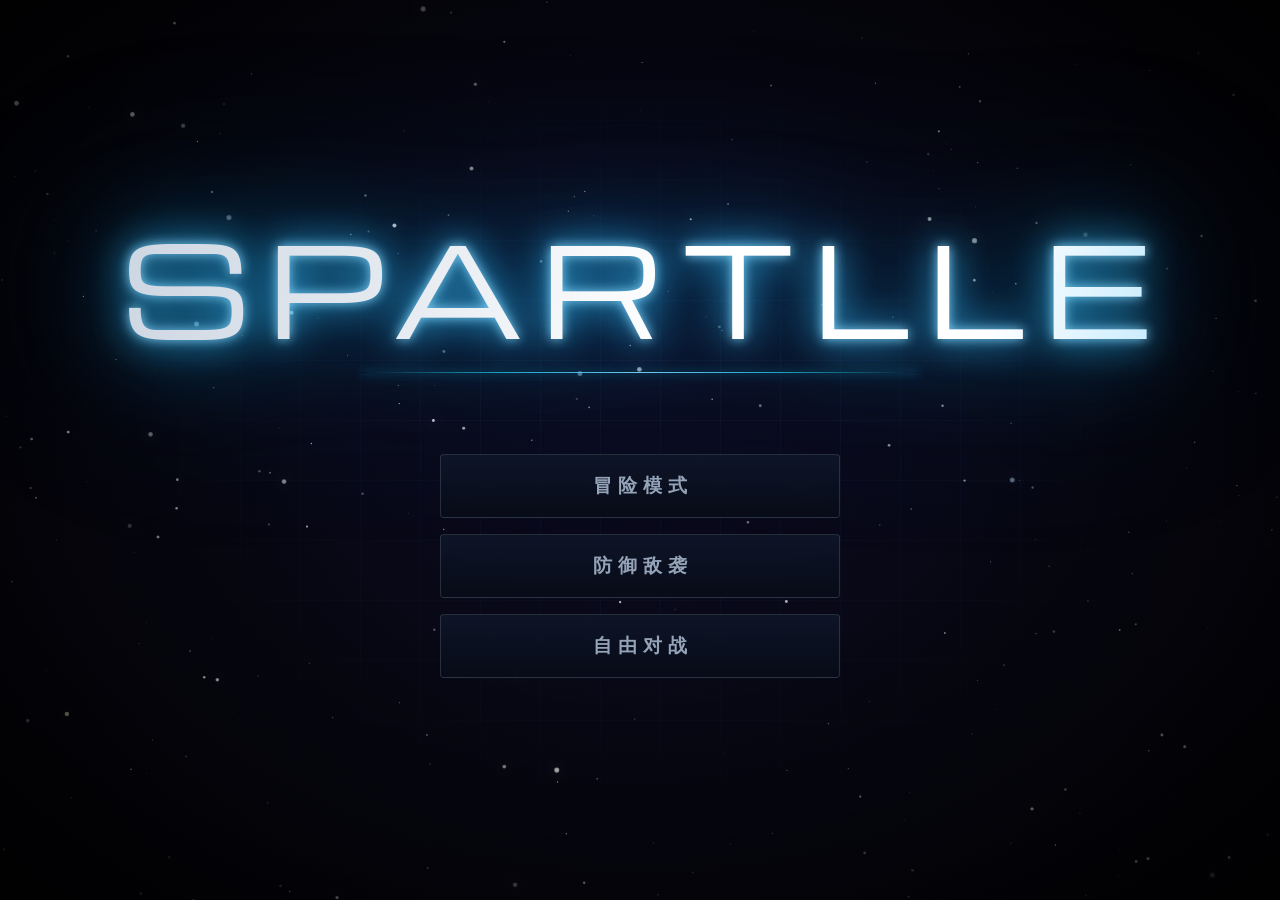
==== commit 72d58ccd: "Add files via upload 0.0.0版本" ====
--- a/index.html
+++ b/index.html
@@ -482,12 +482,12 @@
   document.querySelectorAll('.menu-btn').forEach((btn) => {
     btn.addEventListener('click', () => {
       const mode = btn.dataset.mode;
-      if (mode === 'free') {
-        window.location.href = 'game.html';
-      } else if (mode === 'adventure') {
-        showToast('<span class="highlight">冒险模式</span> · 开发中');
+      if (mode === 'adventure') {
+        window.location.href = 'adventure.html';
       } else if (mode === 'defense') {
         showToast('<span class="highlight">防御敌袭</span> · 开发中');
+      } else if (mode === 'free') {
+        window.location.href = 'game.html';
       }
     });
   });
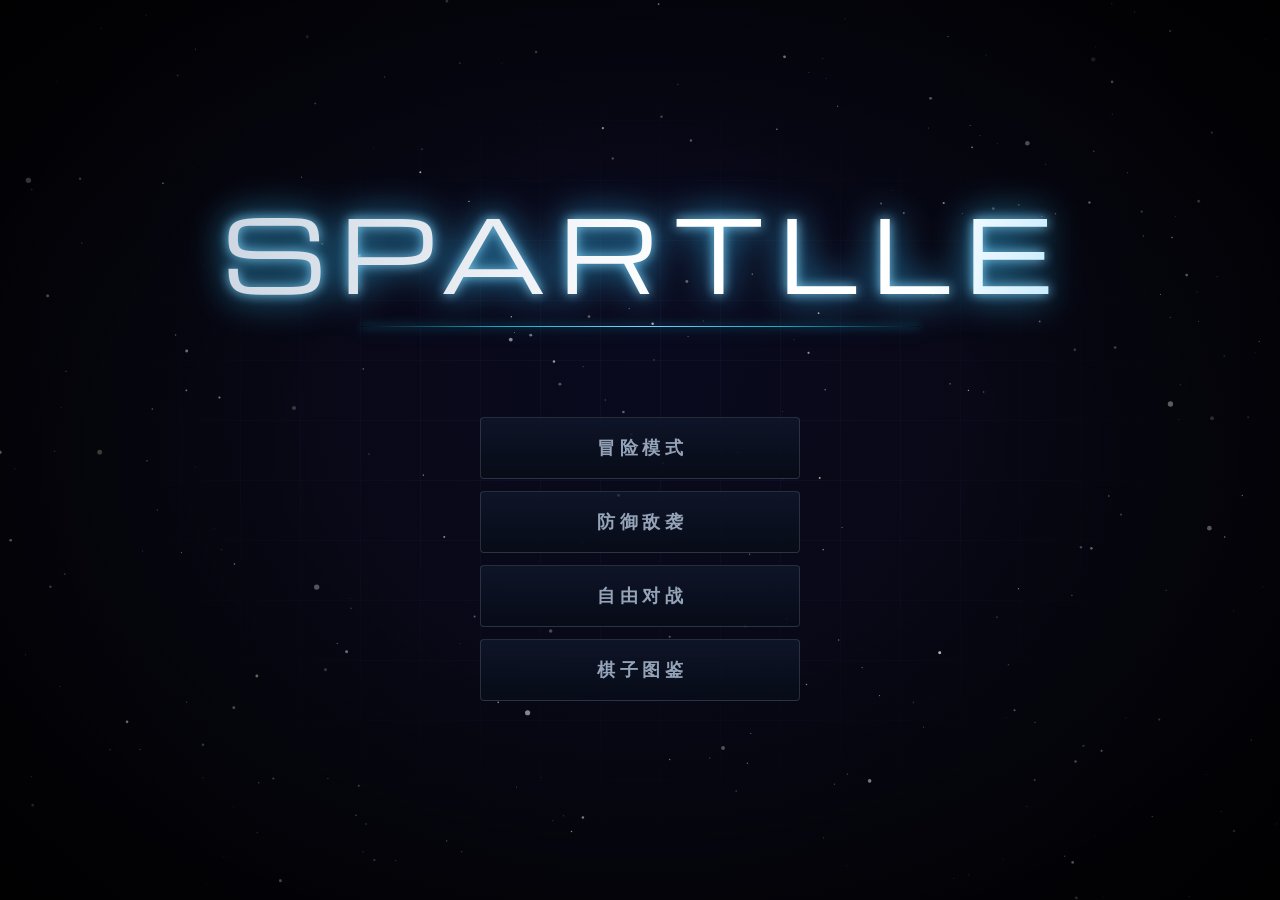
==== commit bf863fca: "v0.1.2 非正式版" ====
--- a/index.html
+++ b/index.html
@@ -2,7 +2,7 @@
 <html lang="zh-CN">
 <head>
 <meta charset="UTF-8">
-<meta name="viewport" content="width=device-width, initial-scale=1">
+<meta name="viewport" content="width=device-width, initial-scale=1, maximum-scale=1, user-scalable=no, viewport-fit=cover">
 <title>Spartlle</title>
 <link rel="preconnect" href="https://fonts.googleapis.com">
 <link rel="preconnect" href="https://fonts.gstatic.com" crossorigin>
@@ -11,26 +11,12 @@
   * { box-sizing: border-box; margin: 0; padding: 0; }
   html, body {
     width: 100%; height: 100%;
-    overflow: hidden;
-    background: #05050d;
+    overflow: hidden; background: #05050d;
     font-family: 'Rajdhani', -apple-system, BlinkMacSystemFont, "Segoe UI", system-ui, sans-serif;
-    user-select: none;
+    user-select: none; touch-action: none;
   }
 
-  #starfield {
-    position: fixed; inset: 0;
-    display: block;
-    z-index: 0;
-  }
-
-  .vignette {
-    position: fixed; inset: 0;
-    background: radial-gradient(ellipse at center, transparent 35%, rgba(0,0,0,0.88) 100%);
-    pointer-events: none;
-    z-index: 1;
-  }
-
-  /* 极淡的网格，增强科技感 */
+  #starfield { position: fixed; inset: 0; display: block; z-index: 0; }
   .grid-overlay {
     position: fixed; inset: 0;
     background-image:
@@ -39,237 +25,99 @@
     background-size: 60px 60px;
     mask-image: radial-gradient(ellipse at center, black 20%, transparent 70%);
     -webkit-mask-image: radial-gradient(ellipse at center, black 20%, transparent 70%);
-    pointer-events: none;
-    z-index: 1;
+    pointer-events: none; z-index: 1;
+  }
+  .vignette {
+    position: fixed; inset: 0;
+    background: radial-gradient(ellipse at center, transparent 35%, rgba(0,0,0,0.88) 100%);
+    pointer-events: none; z-index: 1;
   }
 
   .menu {
-    position: relative;
-    z-index: 2;
+    position: relative; z-index: 2;
     width: 100%; height: 100%;
     display: flex; flex-direction: column;
     align-items: center; justify-content: center;
-    gap: 9vh;
-    padding: 30px;
+    gap: 8vh; padding: 20px;
   }
 
-  /* ============ 标题 ============ */
-  .title-wrap {
-    position: relative;
-    display: inline-block;
-  }
+  .title-wrap { position: relative; display: inline-block; text-align: center; }
 
   .title {
     font-family: 'Michroma', 'Rajdhani', sans-serif;
     font-weight: 400;
-    font-size: clamp(44px, 10.5vw, 124px);
-    letter-spacing: 0.12em;
-    line-height: 1;
-    margin: 0;
-    padding: 0 0.06em 0.04em 0.12em;   /* 修正 letter-spacing 造成的视觉偏移 */
+    font-size: clamp(36px, 10vw, 100px);
+    letter-spacing: 0.12em; line-height: 1; margin: 0;
+    padding: 0 0.06em 0.04em 0.12em;
 
-    background: linear-gradient(
-      100deg,
-      #cbd5e1 0%,
-      #ffffff 25%,
-      #ffffff 38%,
-      #bae6fd 47%,
-      #ffffff 56%,
-      #ffffff 72%,
-      #cbd5e1 100%
-    );
+    background: linear-gradient(100deg, #cbd5e1 0%, #ffffff 25%, #ffffff 38%, #bae6fd 47%, #ffffff 56%, #ffffff 72%, #cbd5e1 100%);
     background-size: 220% 100%;
-    -webkit-background-clip: text;
-    background-clip: text;
-    color: transparent;
-
-    filter:
-      drop-shadow(0 0 6px rgba(125, 211, 252, 1))
-      drop-shadow(0 0 18px rgba(56, 189, 248, 0.85))
-      drop-shadow(0 0 44px rgba(2, 132, 199, 0.55))
-      drop-shadow(0 0 90px rgba(3, 105, 161, 0.35));
-
-    animation:
-      titleSweep 3.6s linear infinite,
-      titleIn 1.4s cubic-bezier(0.2, 0.9, 0.3, 1) both;
+    -webkit-background-clip: text; background-clip: text; color: transparent;
+    filter: drop-shadow(0 0 6px rgba(125, 211, 252, 1)) drop-shadow(0 0 18px rgba(56, 189, 248, 0.85)) drop-shadow(0 0 44px rgba(2, 132, 199, 0.55));
+    animation: titleSweep 3.6s linear infinite, titleIn 1.4s cubic-bezier(0.2, 0.9, 0.3, 1) both;
   }
 
-  /* 扫光流淌 */
-  @keyframes titleSweep {
-    0%   { background-position: 150% 0; }
-    100% { background-position: -50% 0; }
+  @keyframes titleSweep { 0% { background-position: 150% 0; } 100% { background-position: -50% 0; } }
+  @keyframes titleIn {
+    0% { letter-spacing: 0.55em; opacity: 0; filter: blur(16px) drop-shadow(0 0 6px rgba(125,211,252,1)); }
+    60% { opacity: 1; }
+    100% { letter-spacing: 0.12em; opacity: 1; filter: blur(0) drop-shadow(0 0 6px rgba(125,211,252,1)) drop-shadow(0 0 18px rgba(56,189,248,0.85)); }
   }
 
-  /* 入场：字距收拢 + 模糊聚焦 */
-  @keyframes titleIn {
-    0% {
-      letter-spacing: 0.55em;
-      opacity: 0;
-      filter:
-        drop-shadow(0 0 6px rgba(125, 211, 252, 1))
-        drop-shadow(0 0 18px rgba(56, 189, 248, 0.85))
-        drop-shadow(0 0 44px rgba(2, 132, 199, 0.55))
-        drop-shadow(0 0 90px rgba(3, 105, 161, 0.35))
-        blur(16px);
-    }
-    60% {
-      opacity: 1;
-    }
-    100% {
-      letter-spacing: 0.12em;
-      opacity: 1;
-      filter:
-        drop-shadow(0 0 6px rgba(125, 211, 252, 1))
-        drop-shadow(0 0 18px rgba(56, 189, 248, 0.85))
-        drop-shadow(0 0 44px rgba(2, 132, 199, 0.55))
-        drop-shadow(0 0 90px rgba(3, 105, 161, 0.35))
-        blur(0);
-    }
-  }
-
-  /* 标题下的青色横线，两侧淡出 */
   .title-rule {
-    width: min(560px, 78vw);
-    height: 1px;
-    margin: 22px auto 0;
-    background: linear-gradient(
-      90deg,
-      transparent 0%,
-      rgba(34, 211, 238, 0.8) 25%,
-      rgba(125, 211, 252, 1) 50%,
-      rgba(34, 211, 238, 0.8) 75%,
-      transparent 100%
-    );
-    box-shadow:
-      0 0 8px rgba(34, 211, 238, 0.8),
-      0 0 18px rgba(34, 211, 238, 0.5);
+    width: min(560px, 78vw); height: 1px; margin: 22px auto 0;
+    background: linear-gradient(90deg, transparent 0%, rgba(34,211,238,0.8) 25%, rgba(125,211,252,1) 50%, rgba(34,211,238,0.8) 75%, transparent 100%);
+    box-shadow: 0 0 8px rgba(34,211,238,0.8), 0 0 18px rgba(34,211,238,0.5);
     animation: rulePulse 2.8s ease-in-out infinite;
   }
+  @keyframes rulePulse { 0%, 100% { opacity: 0.6; } 50% { opacity: 1; } }
 
-  @keyframes rulePulse {
-    0%, 100% { opacity: 0.6; }
-    50%      { opacity: 1; }
-  }
-
-  /* ============ 按钮 ============ */
   .buttons {
-    display: flex; flex-direction: column;
-    gap: 16px;
-    width: 100%;
-    max-width: 400px;
+    display: flex; flex-direction: column; gap: 12px;
+    width: 100%; max-width: 320px;
   }
 
   .menu-btn {
-    position: relative;
-    padding: 18px 24px;
-    font-family: 'Rajdhani', sans-serif;
-    font-size: 19px;
-    font-weight: 700;
-    letter-spacing: 0.32em;
-    text-indent: 0.32em;
-    border-radius: 4px;
-    cursor: pointer;
-    transition: all 0.24s cubic-bezier(0.2, 0.9, 0.3, 1);
-    background:
-      linear-gradient(180deg, rgba(15, 23, 42, 0.85) 0%, rgba(8, 12, 24, 0.95) 100%);
-    color: #94a3b8;
-    border: 1px solid rgba(148, 163, 184, 0.22);
-    text-align: center;
-    overflow: hidden;
-    outline: none;
-    backdrop-filter: blur(6px);
+    position: relative; padding: 14px 20px;
+    font-family: 'Rajdhani', sans-serif; font-size: 16px; font-weight: 700;
+    letter-spacing: 0.25em; text-indent: 0.25em;
+    border-radius: 4px; cursor: pointer; transition: all 0.24s cubic-bezier(0.2, 0.9, 0.3, 1);
+    background: linear-gradient(180deg, rgba(15,23,42,0.85) 0%, rgba(8,12,24,0.95) 100%);
+    color: #94a3b8; border: 1px solid rgba(148,163,184,0.22); text-align: center; overflow: hidden; outline: none;
   }
 
-  /* 按钮左右两端的装饰短线 */
-  .menu-btn::before,
-  .menu-btn::after {
-    content: '';
-    position: absolute;
-    top: 50%;
-    width: 14px;
-    height: 1px;
-    background: var(--accent, #60a5fa);
-    transform: translateY(-50%) scaleX(0);
-    transform-origin: center;
-    transition: transform 0.3s cubic-bezier(0.2, 0.9, 0.3, 1), box-shadow 0.3s;
+  .menu-btn::before, .menu-btn::after {
+    content: ''; position: absolute; top: 50%; width: 14px; height: 1px;
+    background: var(--accent, #60a5fa); transform: translateY(-50%) scaleX(0); transition: transform 0.3s;
     box-shadow: 0 0 8px var(--accent, #60a5fa);
   }
   .menu-btn::before { left: 12px; }
-  .menu-btn::after  { right: 12px; }
+  .menu-btn::after { right: 12px; }
 
-  .menu-btn:hover::before,
-  .menu-btn:hover::after,
-  .menu-btn:focus-visible::before,
-  .menu-btn:focus-visible::after {
-    transform: translateY(-50%) scaleX(1);
+  .menu-btn:hover::before, .menu-btn:hover::after { transform: translateY(-50%) scaleX(1); }
+
+  .menu-btn:hover {
+    color: #fff; border-color: var(--accent, #60a5fa); transform: translateY(-2px);
+    box-shadow: 0 0 0 1px var(--accent, #60a5fa), 0 0 22px var(--accent-glow, rgba(96,165,250,0.5)), 0 8px 20px rgba(0,0,0,0.5);
   }
 
-  .menu-btn:hover,
-  .menu-btn:focus-visible {
-    color: #ffffff;
-    border-color: var(--accent, #60a5fa);
-    transform: translateY(-2px);
-    background:
-      linear-gradient(180deg, rgba(20, 30, 55, 0.9) 0%, rgba(10, 16, 32, 0.98) 100%);
-    box-shadow:
-      0 0 0 1px var(--accent, #60a5fa),
-      0 0 22px var(--accent-glow, rgba(96, 165, 250, 0.5)),
-      0 12px 28px rgba(0, 0, 0, 0.6),
-      inset 0 0 24px var(--accent-inner, rgba(96, 165, 250, 0.12));
+  .menu-btn[data-mode="adventure"] { --accent: #fbbf24; --accent-glow: rgba(251,191,36,0.55); }
+  .menu-btn[data-mode="defense"] { --accent: #f87171; --accent-glow: rgba(248,113,113,0.55); }
+  .menu-btn[data-mode="free"] { --accent: #60a5fa; --accent-glow: rgba(96,165,250,0.6); }
+  .menu-btn[data-mode="codex"] { --accent: #a855f7; --accent-glow: rgba(168,85,247,0.6); }
+
+  .toast {
+    position: fixed; left: 50%; bottom: 6vh; transform: translateX(-50%) translateY(24px);
+    padding: 10px 24px; border-radius: 4px; background: rgba(8,12,24,0.96);
+    border: 1px solid rgba(96,165,250,0.4); color: #e2e8f0; font-size: 13px;
+    letter-spacing: 0.1em; font-weight: 600; opacity: 0; pointer-events: none; transition: all 0.32s; z-index: 10; backdrop-filter: blur(10px);
   }
+  .toast.show { opacity: 1; transform: translateX(-50%) translateY(0); }
+  .toast .highlight { color: #7dd3fc; font-weight: 700; }
 
-  .menu-btn:active {
-    transform: translateY(0) scale(0.985);
-  }
-
-  .menu-btn[data-mode="adventure"] {
-    --accent: #fbbf24;
-    --accent-glow: rgba(251, 191, 36, 0.55);
-    --accent-inner: rgba(251, 191, 36, 0.12);
-  }
-  .menu-btn[data-mode="defense"] {
-    --accent: #f87171;
-    --accent-glow: rgba(248, 113, 113, 0.55);
-    --accent-inner: rgba(248, 113, 113, 0.12);
-  }
-  .menu-btn[data-mode="free"] {
-    --accent: #60a5fa;
-    --accent-glow: rgba(96, 165, 250, 0.6);
-    --accent-inner: rgba(96, 165, 250, 0.15);
-  }
-
-  /* ============ Toast ============ */
-  .toast {
-    position: fixed;
-    left: 50%; bottom: 8vh;
-    transform: translateX(-50%) translateY(24px);
-    padding: 12px 30px;
-    border-radius: 4px;
-    background: rgba(8, 12, 24, 0.96);
-    border: 1px solid rgba(96, 165, 250, 0.4);
-    color: #e2e8f0;
-    font-size: 14px;
-    letter-spacing: 0.14em;
-    font-family: 'Rajdhani', sans-serif;
-    font-weight: 600;
-    opacity: 0;
-    pointer-events: none;
-    transition: all 0.32s cubic-bezier(0.2, 0.9, 0.3, 1);
-    z-index: 10;
-    backdrop-filter: blur(10px);
-    white-space: nowrap;
-    box-shadow: 0 0 20px rgba(96, 165, 250, 0.25);
-  }
-
-  .toast.show {
-    opacity: 1;
-    transform: translateX(-50%) translateY(0);
-  }
-
-  .toast .highlight {
-    color: #7dd3fc;
-    font-weight: 700;
-    text-shadow: 0 0 10px rgba(125, 211, 252, 0.8);
+  @media (min-height: 800px) {
+    .menu { gap: 10vh; }
+    .menu-btn { padding: 18px 24px; font-size: 18px; }
   }
 </style>
 </head>
@@ -289,225 +137,40 @@
     <button class="menu-btn" data-mode="adventure">冒险模式</button>
     <button class="menu-btn" data-mode="defense">防御敌袭</button>
     <button class="menu-btn" data-mode="free">自由对战</button>
+    <button class="menu-btn" data-mode="codex">棋子图鉴</button>
   </div>
 </div>
 
 <div class="toast" id="toast"></div>
 
+<script src="js/util.js"></script>
+<script src="js/icons.js"></script>
+<script src="js/pieces.js"></script>
+<script src="js/starfield.js"></script>
+<script src="js/save.js"></script>
 <script>
 (() => {
   'use strict';
 
-  // ==================== 星空 ====================
-  const canvas = document.getElementById('starfield');
-  const ctx = canvas.getContext('2d');
-  let W = 0, H = 0, DPR = 1;
+  SL.initStarfield(document.getElementById('starfield'), { count: 280, mode: 'layered', twinkle: true, shooting: true, hue: true, layerMid: 0.85 });
 
-  function resize() {
-    DPR = Math.min(window.devicePixelRatio || 1, 2);
-    W = window.innerWidth;
-    H = window.innerHeight;
-    canvas.width = W * DPR;
-    canvas.height = H * DPR;
-    canvas.style.width = W + 'px';
-    canvas.style.height = H + 'px';
-    ctx.setTransform(DPR, 0, 0, DPR, 0, 0);
-  }
-
-  const stars = [];
-  const NUM_STARS = 280;
-
-  function initStars() {
-    stars.length = 0;
-    for (let i = 0; i < NUM_STARS; i++) {
-      const r = Math.random();
-      const layer = r < 0.5 ? 0 : r < 0.85 ? 1 : 2;
-
-      const size =
-        layer === 0 ? 0.3 + Math.random() * 0.5 :
-        layer === 1 ? 0.6 + Math.random() * 0.9 :
-                      1.2 + Math.random() * 1.5;
-
-      const speed =
-        layer === 0 ? 5 + Math.random() * 6 :
-        layer === 1 ? 12 + Math.random() * 10 :
-                      22 + Math.random() * 16;
-
-      let hue = null;
-      const tint = Math.random();
-      if (tint < 0.08) hue = 210;
-      else if (tint < 0.13) hue = 45;
-      else if (tint < 0.16) hue = 280;
-
-      stars.push({
-        x: Math.random() * W,
-        y: Math.random() * H,
-        r: size,
-        vy: speed,
-        vx: speed * 0.08 * (Math.random() < 0.5 ? -1 : 1),
-        twinkle: Math.random() * Math.PI * 2,
-        twinkleSpeed: 0.015 + Math.random() * 0.04,
-        baseAlpha: 0.4 + Math.random() * 0.5,
-        hue,
-        layer,
-      });
-    }
-  }
-
-  const shootingStars = [];
-  function spawnShootingStar() {
-    const fromLeft = Math.random() < 0.5;
-    shootingStars.push({
-      x: fromLeft ? -50 : W + 50,
-      y: Math.random() * H * 0.6,
-      vx: fromLeft ? 500 + Math.random() * 300 : -500 - Math.random() * 300,
-      vy: 200 + Math.random() * 150,
-      life: 0,
-      maxLife: 1.2,
-      len: 80 + Math.random() * 60,
-    });
-  }
-
-  let lastTime = performance.now();
-  let shootingTimer = 0;
-  let nextShootingAt = 3 + Math.random() * 5;
-
-  function draw(now) {
-    const dt = Math.min((now - lastTime) / 1000, 0.1);
-    lastTime = now;
-
-    const bgGrad = ctx.createRadialGradient(
-      W * 0.5, H * 0.4, 0,
-      W * 0.5, H * 0.4, Math.max(W, H) * 0.8
-    );
-    bgGrad.addColorStop(0, '#0a0a1f');
-    bgGrad.addColorStop(0.5, '#070712');
-    bgGrad.addColorStop(1, '#030308');
-    ctx.fillStyle = bgGrad;
-    ctx.fillRect(0, 0, W, H);
-
-    for (const s of stars) {
-      s.twinkle += s.twinkleSpeed * 60 * dt;
-      s.x += s.vx * dt;
-      s.y += s.vy * dt;
-
-      if (s.y > H + 5) { s.y = -5; s.x = Math.random() * W; }
-      if (s.x > W + 5) s.x = -5;
-      if (s.x < -5) s.x = W + 5;
-
-      const flicker = 0.75 + 0.25 * Math.sin(s.twinkle);
-      const alpha = s.baseAlpha * flicker;
-
-      if (s.layer === 2 && s.r > 1.4) {
-        ctx.save();
-        ctx.globalAlpha = alpha * 0.5;
-        ctx.shadowColor = s.hue ? `hsl(${s.hue}, 80%, 70%)` : '#ffffff';
-        ctx.shadowBlur = 10;
-        ctx.fillStyle = s.hue ? `hsl(${s.hue}, 80%, 80%)` : '#ffffff';
-        ctx.beginPath();
-        ctx.arc(s.x, s.y, s.r * 0.6, 0, Math.PI * 2);
-        ctx.fill();
-        ctx.restore();
-      }
-
-      ctx.globalAlpha = alpha;
-      ctx.fillStyle = s.hue ? `hsl(${s.hue}, 70%, 85%)` : '#ffffff';
-      ctx.beginPath();
-      ctx.arc(s.x, s.y, s.r, 0, Math.PI * 2);
-      ctx.fill();
-      ctx.globalAlpha = 1;
-    }
-
-    shootingTimer += dt;
-    if (shootingTimer > nextShootingAt) {
-      spawnShootingStar();
-      shootingTimer = 0;
-      nextShootingAt = 4 + Math.random() * 7;
-    }
-
-    for (let i = shootingStars.length - 1; i >= 0; i--) {
-      const ss = shootingStars[i];
-      ss.life += dt;
-      ss.x += ss.vx * dt;
-      ss.y += ss.vy * dt;
-
-      if (ss.life > ss.maxLife) {
-        shootingStars.splice(i, 1);
-        continue;
-      }
-
-      const p = ss.life / ss.maxLife;
-      const alpha = Math.sin(p * Math.PI) * 0.9;
-
-      const dir = Math.hypot(ss.vx, ss.vy);
-      const nx = -ss.vx / dir;
-      const ny = -ss.vy / dir;
-
-      const tailX = ss.x + nx * ss.len;
-      const tailY = ss.y + ny * ss.len;
-
-      const grad = ctx.createLinearGradient(tailX, tailY, ss.x, ss.y);
-      grad.addColorStop(0, 'rgba(255, 255, 255, 0)');
-      grad.addColorStop(0.7, `rgba(200, 220, 255, ${alpha * 0.7})`);
-      grad.addColorStop(1, `rgba(255, 255, 255, ${alpha})`);
-
-      ctx.strokeStyle = grad;
-      ctx.lineWidth = 2;
-      ctx.lineCap = 'round';
-      ctx.beginPath();
-      ctx.moveTo(tailX, tailY);
-      ctx.lineTo(ss.x, ss.y);
-      ctx.stroke();
-
-      ctx.fillStyle = `rgba(255, 255, 255, ${alpha})`;
-      ctx.beginPath();
-      ctx.arc(ss.x, ss.y, 2, 0, Math.PI * 2);
-      ctx.fill();
-    }
-
-    requestAnimationFrame(draw);
-  }
-
-  // ==================== 按钮交互 ====================
   const toast = document.getElementById('toast');
   let toastTimer = null;
-
   function showToast(html) {
-    toast.innerHTML = html;
-    toast.classList.add('show');
-    clearTimeout(toastTimer);
-    toastTimer = setTimeout(() => toast.classList.remove('show'), 2000);
+    toast.innerHTML = html; toast.classList.add('show');
+    clearTimeout(toastTimer); toastTimer = setTimeout(() => toast.classList.remove('show'), 2000);
   }
 
   document.querySelectorAll('.menu-btn').forEach((btn) => {
     btn.addEventListener('click', () => {
       const mode = btn.dataset.mode;
-      if (mode === 'adventure') {
-        window.location.href = 'adventure.html';
-      } else if (mode === 'defense') {
-        showToast('<span class="highlight">防御敌袭</span> · 开发中');
-      } else if (mode === 'free') {
-        window.location.href = 'game.html';
-      }
+      if (mode === 'adventure') window.location.href = 'adventure.html';
+      else if (mode === 'defense') showToast('<span class="highlight">防御敌袭</span> · 开发中');
+      else if (mode === 'free') window.location.href = 'game.html';
+      else if (mode === 'codex') window.location.href = 'codex.html';
     });
   });
 
-  document.addEventListener('keydown', (e) => {
-    if (e.key === '1') document.querySelector('[data-mode="adventure"]').click();
-    if (e.key === '2') document.querySelector('[data-mode="defense"]').click();
-    if (e.key === '3') document.querySelector('[data-mode="free"]').click();
-  });
-
-  // ==================== 启动 ====================
-  resize();
-  initStars();
-
-  window.addEventListener('resize', () => {
-    resize();
-    initStars();
-  });
-
-  requestAnimationFrame(draw);
 })();
 </script>
 </body>
